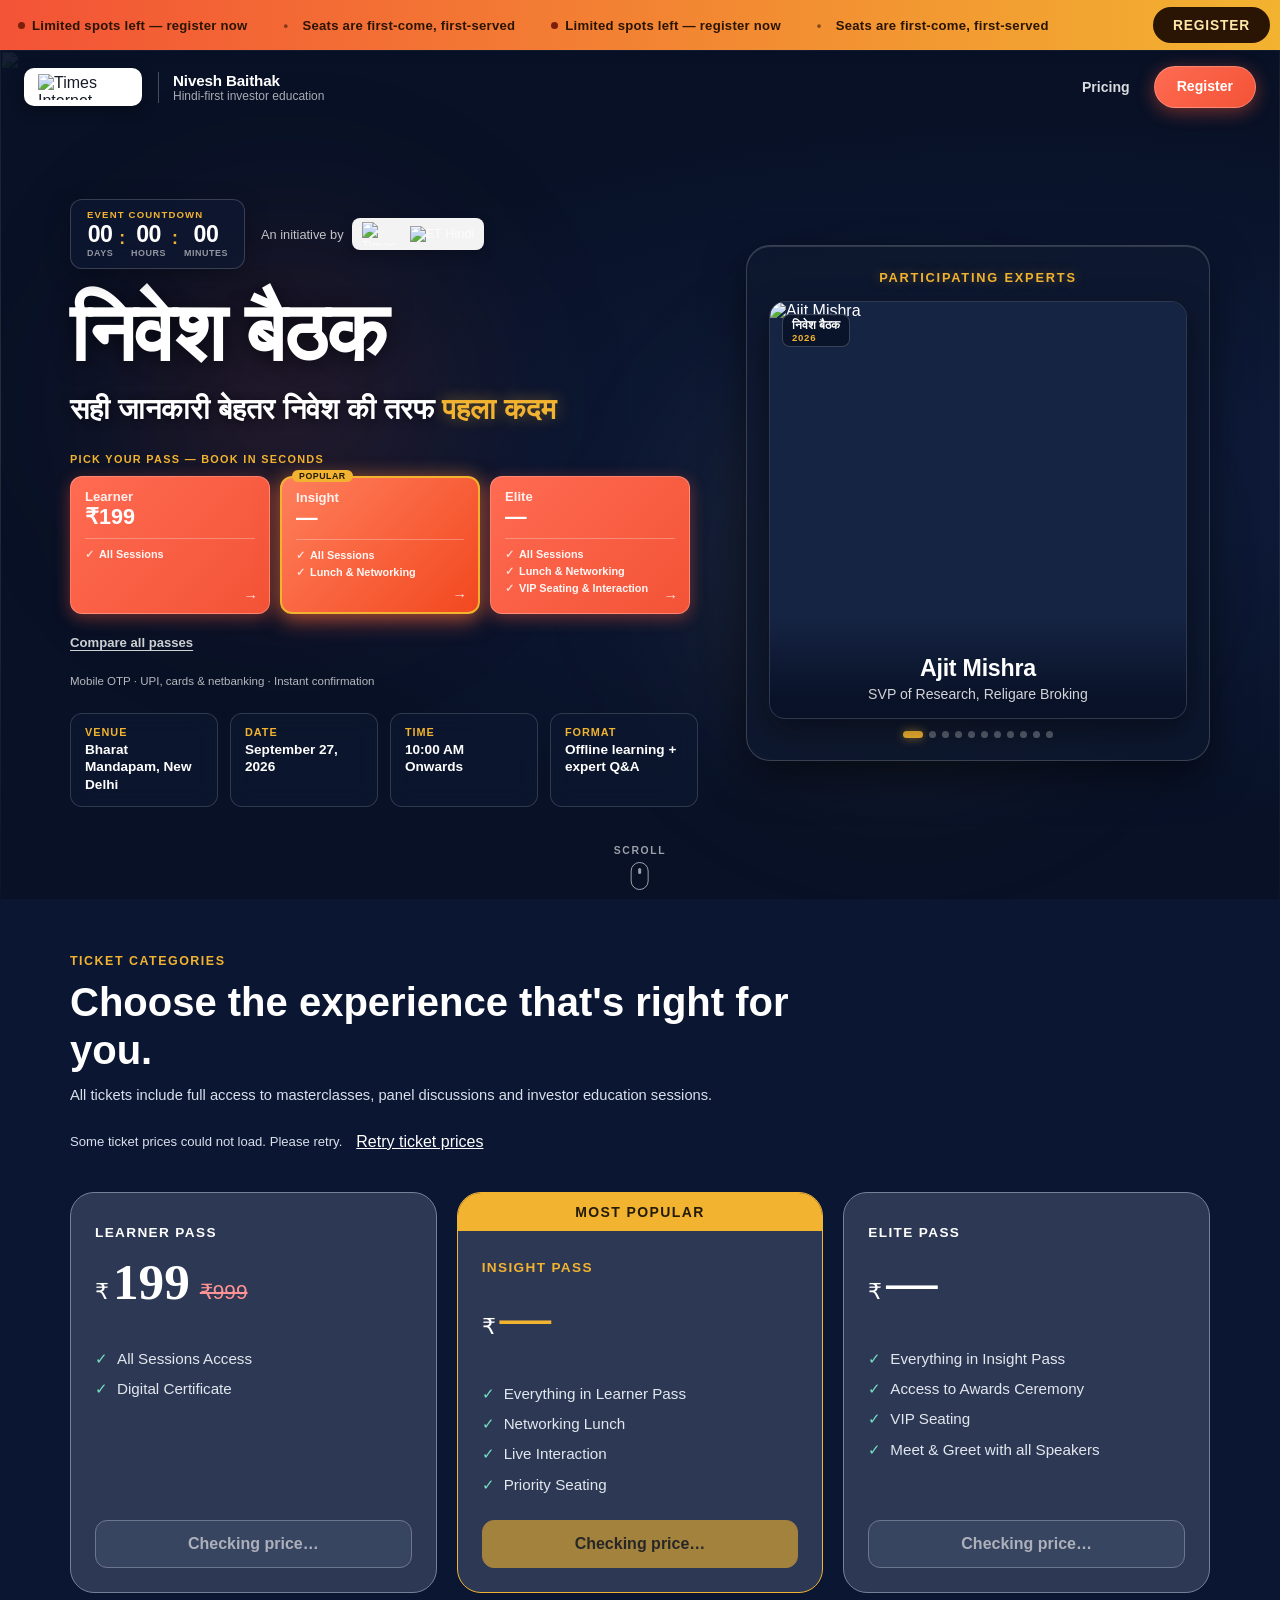
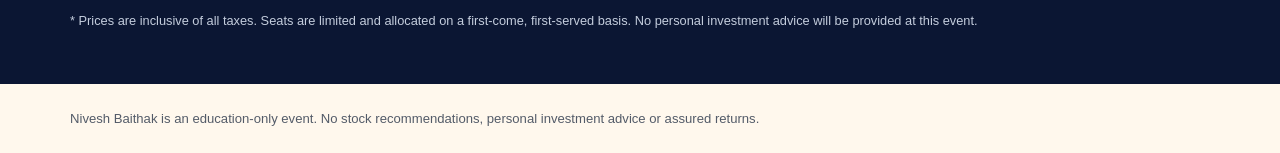
==== index.html @ 3da91553 "Enlarge hero pass chips and list what each pass includes Each chip now carries its inclusions: Learn" ====
<!doctype html>
<html lang="en">

<head>
  <meta charset="utf-8">
  <meta name="viewport" content="width=device-width, initial-scale=1, viewport-fit=cover">
  <meta name="theme-color" content="#081126">
  <meta name="description"
    content="Nivesh Baithak — Hindi-first investor education. September 27, 2026, Bharat Mandapam, New Delhi. Limited seats. Book your pass from ₹199.">
  <meta name="referrer" content="strict-origin-when-cross-origin">
  <title>Nivesh Baithak | Register for September 27</title>

  <meta property="og:type" content="website">
  <meta property="og:title" content="Nivesh Baithak — Hindi-first investor education, Sep 27, New Delhi">
  <meta property="og:description"
    content="Limited seats at Bharat Mandapam. Masterclasses, panels and expert Q&amp;A. Passes from ₹199.">
  <meta property="og:image" content="https://static.langimg.com/photo/132278264.cms">
  <meta name="twitter:card" content="summary_large_image">

  <link rel="preconnect" href="https://static.langimg.com">
  <link rel="preconnect" href="https://setufeed.indiatimes.com" crossorigin>
  <link rel="preconnect" href="https://api.indiatimes.com" crossorigin>
  <link rel="dns-prefetch" href="https://payment.economictimes.indiatimes.com">
  <link rel="preload" as="image" href="https://static.langimg.com/photo/132278264.cms" fetchpriority="high">
  <link rel="stylesheet" href="styles.css">

  <!-- Google tag (gtag.js) — loaded here so measurement starts before script.js.
       gtag('config') is issued by script.js so exactly one page_view is sent,
       on a URL cleaned of click identifiers. -->
  <script async src="https://www.googletagmanager.com/gtag/js?id=G-6TLYWEPS3Y"></script>
  <script>
    window.dataLayer = window.dataLayer || [];
    function gtag() { dataLayer.push(arguments); }
    gtag('js', new Date());
  </script>

  <script defer src="script.js"></script>
</head>

<body>
  <a class="skip-link" href="#buy">Skip to ticket booking</a>

  <!-- ── Urgency marquee: persistent, tappable route to checkout ── -->
  <div class="urgency-bar" data-urgency-bar>
    <button class="urgency-btn" type="button" data-open-modal="register" data-cta="marquee"
      data-nav-section="urgency_bar" aria-label="Limited spots left. Register now.">
      <span class="urgency-viewport">
        <span class="urgency-track">
          <span class="urgency-set">
            <span class="urgency-item"><span class="urgency-dot" aria-hidden="true"></span>Limited spots left —
              register now</span>
            <span class="urgency-item">Seats are first-come, first-served</span>
          </span>
          <span class="urgency-set" aria-hidden="true">
            <span class="urgency-item"><span class="urgency-dot"></span>Limited spots left — register now</span>
            <span class="urgency-item">Seats are first-come, first-served</span>
          </span>
        </span>
      </span>
      <span class="urgency-action" aria-hidden="true">Register</span>
    </button>
  </div>

  <header class="site-header">
    <div class="header-left">
      <img src="https://static.langimg.com/photo/132278251.cms" alt="Times Internet - Nivesh Baithak" width="180"
        height="52" class="header-logo">
      <div class="header-subbrand">
        <span class="header-title">Nivesh Baithak</span>
        <span class="header-tagline">Hindi-first investor education</span>
      </div>
    </div>
    <nav class="header-nav" aria-label="Quick Links">
      <a href="#buy" class="nav-link">Pricing</a>
      <button class="button button-accent header-register-btn" data-open-modal="register" data-cta="header"
        data-nav-section="header">Register</button>
    </nav>
  </header>

  <main id="main">
    <section class="hero" aria-labelledby="hero-title">
      <img class="hero-image" src="https://static.langimg.com/photo/132278264.cms" alt="" width="1024" height="1024"
        fetchpriority="high">
      <div class="hero-glow hero-glow-1"></div>
      <div class="hero-glow hero-glow-2"></div>
      <div class="container hero-inner">
        <div class="hero-content">
          <div class="hero-top-row">
            <div class="hero-countdown" id="event-countdown" aria-label="Event Countdown">
              <div class="countdown-label">Event Countdown</div>
              <div class="countdown-timer">
                <div class="timer-segment">
                  <span class="timer-num" id="cd-days">19</span>
                  <span class="timer-unit">DAYS</span>
                </div>
                <span class="timer-colon">:</span>
                <div class="timer-segment">
                  <span class="timer-num" id="cd-hours">15</span>
                  <span class="timer-unit">HOURS</span>
                </div>
                <span class="timer-colon">:</span>
                <div class="timer-segment">
                  <span class="timer-num" id="cd-minutes">58</span>
                  <span class="timer-unit">MINUTES</span>
                </div>
              </div>
            </div>

            <div class="initiative-line">
              <span>An initiative by</span>
              <div class="initiative-badges">
                <img src="https://static.langimg.com/photo/132278250.cms" alt="Times Internet Languages Live"
                  width="135" height="81">
                <img src="https://static.langimg.com/photo/133675594.cms" alt="ET Hindi" width="127" height="33">
              </div>
            </div>
          </div>

          <h1 id="hero-title" lang="hi">निवेश बैठक</h1>
          <p class="hero-tagline" lang="hi">सही जानकारी बेहतर निवेश की तरफ <span>पहला कदम</span></p>

          <!-- ── One-tap pass picker: selects the pass AND opens checkout ── -->
          <div class="hero-picker" role="group" aria-label="Choose a pass and register">
            <p class="hero-picker-label">Pick your pass — book in seconds</p>
            <div class="pick-row">
              <button class="pick-chip" type="button" data-open-modal="register" data-cta="hero_chip"
                data-nav-section="ticket_section" data-ticket-tier="learner"
                data-select-product="nivesh_delhi_learner">
                <span class="pick-head">
                  <span class="pick-name">Learner</span>
                  <span class="pick-price"><span data-price-for="nivesh_delhi_learner">₹199</span></span>
                </span>
                <span class="pick-perks">
                  <span class="pick-perk">All Sessions</span>
                </span>
              </button>
              <button class="pick-chip pick-chip--featured" type="button" data-open-modal="register"
                data-cta="hero_chip" data-nav-section="ticket_section" data-ticket-tier="insight"
                data-select-product="nivesh_delhi_insight">
                <span class="pick-flag">Popular</span>
                <span class="pick-head">
                  <span class="pick-name">Insight</span>
                  <span class="pick-price"><span data-price-for="nivesh_delhi_insight">—</span></span>
                </span>
                <span class="pick-perks">
                  <span class="pick-perk">All Sessions</span>
                  <span class="pick-perk">Lunch &amp; Networking</span>
                </span>
              </button>
              <button class="pick-chip" type="button" data-open-modal="register" data-cta="hero_chip"
                data-nav-section="ticket_section" data-ticket-tier="elite" data-select-product="nivesh_delhi_elite">
                <span class="pick-head">
                  <span class="pick-name">Elite</span>
                  <span class="pick-price"><span data-price-for="nivesh_delhi_elite">—</span></span>
                </span>
                <span class="pick-perks">
                  <span class="pick-perk">All Sessions</span>
                  <span class="pick-perk">Lunch &amp; Networking</span>
                  <span class="pick-perk">VIP Seating &amp; Interaction</span>
                </span>
              </button>
            </div>
            <a class="hero-compare" href="#buy">Compare all passes</a>
            <p class="hero-reassure">Mobile OTP · UPI, cards &amp; netbanking · Instant confirmation</p>
          </div>

          <dl class="event-facts">
            <div class="fact-card">
              <dt>Venue</dt>
              <dd>Bharat Mandapam, New Delhi</dd>
            </div>
            <div class="fact-card">
              <dt>Date</dt>
              <dd><time datetime="2026-09-27T10:00:00+05:30">September 27, 2026</time></dd>
            </div>
            <div class="fact-card">
              <dt>Time</dt>
              <dd>10:00 AM Onwards</dd>
            </div>
            <div class="fact-card">
              <dt>Format</dt>
              <dd>Offline learning + expert Q&amp;A</dd>
            </div>
          </dl>
        </div>

        <aside class="hero-showcase" aria-labelledby="showcase-heading">
          <div class="showcase-frame">
            <p class="showcase-kicker" id="showcase-heading">Participating Experts</p>
            <div class="showcase-card" id="hero-speaker-card">
              <div class="showcase-photo-wrap">
                <img id="showcase-img" src="https://static.langimg.com/photo/133709675.cms" alt="Ajit Mishra"
                  width="420" height="420" fetchpriority="low" decoding="async">
                <div class="showcase-badge-brand">
                  <span class="showcase-brand-hi" lang="hi">निवेश बैठक</span>
                  <span class="showcase-brand-sub">2026</span>
                </div>
                <div class="showcase-overlay">
                  <h3 id="showcase-name">Ajit Mishra</h3>
                  <p id="showcase-role">SVP of Research, Religare Broking</p>
                </div>
              </div>
            </div>
            <div class="showcase-dots" id="showcase-dots" aria-label="Speaker Navigation"></div>
          </div>
        </aside>
      </div>
      <a href="#buy" class="scroll-indicator" aria-label="Scroll down to ticket booking">
        <span>SCROLL</span>
        <div class="mouse-icon">
          <div class="wheel"></div>
        </div>
      </a>
    </section>

    <section class="pricing-section" id="buy" aria-labelledby="pricing-title">
      <div class="container">

        <div class="section-heading pricing-heading">
          <p class="section-kicker">Ticket Categories</p>
          <h2 id="pricing-title">Choose the experience that's right for you.</h2>
          <p class="pricing-subhead">All tickets include full access to masterclasses, panel discussions and investor
            education sessions.</p>
        </div>

        <div id="statusMessage" class="payment-status hidden" role="status" aria-live="polite"></div>

        <div class="pricing-meta">
          <p id="price-status" role="status">Checking current ticket prices…</p>
          <button id="retry-prices" class="text-button" hidden type="button">Retry ticket prices</button>
        </div>

        <div class="pricing-grid">

          <article class="pricing-card" aria-labelledby="tier1-title" data-product-card
            data-product-code="nivesh_delhi_learner">
            <div class="pricing-card-header">
              <p class="tier-label" id="tier1-title" data-product-name>Learner Pass</p>
              <div class="tier-price">
                <span class="tier-currency" aria-hidden="true">₹</span><span class="tier-amount"
                  data-product-sale-price>199</span><s class="tier-strike" data-product-original-price
                  aria-label="Regular price ₹999">₹999</s>
              </div>
            </div>
            <ul class="tier-benefits" aria-label="Included in Learner Pass">
              <li><span class="check" aria-hidden="true">✓</span>All Sessions Access</li>
              <li><span class="check" aria-hidden="true">✓</span>Digital Certificate</li>
            </ul>
            <button class="button tier-cta tier-cta--base" type="button" disabled data-open-modal="register"
              data-cta="card_learner" data-nav-section="ticket_section" data-ticket-tier="learner">
              Checking price…
            </button>
          </article>

          <article class="pricing-card pricing-card--featured" aria-labelledby="tier2-title" data-product-card
            data-product-code="nivesh_delhi_insight">
            <div class="featured-badge">Most Popular</div>
            <div class="pricing-card-header">
              <p class="tier-label" id="tier2-title" data-product-name>Insight Pass</p>
              <div class="tier-price">
                <span class="tier-currency" aria-hidden="true">₹</span><span class="tier-amount"
                  data-product-sale-price>—</span><s class="tier-strike" data-product-original-price hidden></s>
              </div>
            </div>
            <ul class="tier-benefits" aria-label="Included in Insight Pass">
              <li><span class="check" aria-hidden="true">✓</span>Everything in Learner Pass</li>
              <li><span class="check" aria-hidden="true">✓</span>Networking Lunch</li>
              <li><span class="check" aria-hidden="true">✓</span>Live Interaction</li>
              <li><span class="check" aria-hidden="true">✓</span>Priority Seating</li>
            </ul>
            <button class="button tier-cta tier-cta--featured" type="button" disabled data-open-modal="register"
              data-cta="card_insight" data-nav-section="ticket_section" data-ticket-tier="insight">
              Checking price…
            </button>
          </article>

          <article class="pricing-card" aria-labelledby="tier3-title" data-product-card
            data-product-code="nivesh_delhi_elite">
            <div class="pricing-card-header">
              <p class="tier-label" id="tier3-title" data-product-name>Elite Pass</p>
              <div class="tier-price">
                <span class="tier-currency" aria-hidden="true">₹</span><span class="tier-amount"
                  data-product-sale-price>—</span><s class="tier-strike" data-product-original-price hidden></s>
              </div>
            </div>
            <ul class="tier-benefits" aria-label="Included in Elite Pass">
              <li><span class="check" aria-hidden="true">✓</span>Everything in Insight Pass</li>
              <li><span class="check" aria-hidden="true">✓</span>Access to Awards Ceremony</li>
              <li><span class="check" aria-hidden="true">✓</span>VIP Seating</li>
              <li><span class="check" aria-hidden="true">✓</span>Meet &amp; Greet with all Speakers</li>
            </ul>
            <button class="button tier-cta tier-cta--base" type="button" disabled data-open-modal="register"
              data-cta="card_elite" data-nav-section="ticket_section" data-ticket-tier="elite">
              Checking price…
            </button>
          </article>

        </div>

        <p class="pricing-note">* Prices are inclusive of all taxes. Seats are limited and allocated on a first-come,
          first-served basis. No personal investment advice will be provided at this event.</p>

      </div>
    </section>

  </main>

  <footer class="container footer">
    <p>Nivesh Baithak is an education-only event. No stock recommendations, personal investment advice or assured
      returns.</p>
  </footer>

  <!-- ── Sticky mobile CTA: always shows what you are buying and for how much ── -->
  <div class="sticky-cta" data-sticky-cta>
    <div class="sticky-info">
      <span class="sticky-pass" data-sticky-pass>Insight Pass · Most popular</span>
      <span class="sticky-price" data-sticky-price>—</span>
    </div>
    <button class="button button-accent sticky-button" data-open-modal="register" data-cta="sticky"
      data-nav-section="sticky_cta">Register Now</button>
  </div>

  <p id="checkout-load-status" class="load-status" role="status" hidden></p>
  <noscript>
    <p class="container">Please enable JavaScript to load live ticket prices and register. Speaker and event details
      remain available.</p>
  </noscript>

  <div class="modal-backdrop" data-modal="register" hidden>
    <section class="modal" role="dialog" aria-modal="true" aria-labelledby="modal-title"
      aria-describedby="modal-description" data-step="1">
      <button class="modal-close" type="button" aria-label="Close registration form" data-close-modal>
        <span aria-hidden="true">×</span>
      </button>

      <div class="modal-copy">
        <p class="section-kicker">Registration</p>
        <h2 id="modal-title">Register for Nivesh Baithak</h2>
        <p id="modal-description">
          Limited seats available. This is an education-only event. No stock
          recommendations or assured returns will be provided.
        </p>
        <ol class="step-rail" data-step-rail aria-hidden="true">
          <li data-rail-step="1"><span class="step-dot">1</span>Your details</li>
          <li data-rail-step="2"><span class="step-dot">2</span>Payment</li>
        </ol>
      </div>

      <form class="registration-form" id="registration-form" data-registration-form data-demo-form novalidate>
        <div class="otp-view is-active" data-otp-view="details">
          <div class="otp-panel">
            <div class="checkout-card">
              <div class="checkout-header">
                <div>
                  <p class="section-kicker">Your Details</p>
                  <h3>Complete your details</h3>
                </div>
              </div>

              <div class="form-grid pass-select-block">
                <label class="form-wide">
                  <span>Select Pass</span>
                  <select id="reg-checkout-ticket" required>
                    <option value="nivesh_delhi_learner">Learner Pass</option>
                    <option value="nivesh_delhi_insight" selected>Insight Pass</option>
                    <option value="nivesh_delhi_elite">Elite Pass</option>
                  </select>
                </label>
                <p class="pass-hint"><strong data-selected-pass-price>—</strong> per ticket · inclusive of all taxes</p>
              </div>

              <div class="form-grid">
                <label class="form-wide">
                  <span>Mobile number</span>
                  <div class="phone-otp-row">
                    <input id="reg-phone-input" aria-label="Mobile number" type="tel" maxlength="10" inputmode="tel"
                      autocomplete="tel" enterkeyhint="send" placeholder="10-digit mobile number">
                    <button type="button" id="reg-send-otp-btn" class="button button-primary">Send OTP</button>
                    <button type="button" id="reg-verify-otp-btn" class="button button-primary" hidden>Verify
                      OTP</button>
                    <span class="phone-verified-badge" id="reg-phone-verified-badge" hidden>
                      <svg width="12" height="12" viewBox="0 0 12 12" fill="none" aria-hidden="true">
                        <path d="M9.99502 2.99851L4.49776 8.49577L1.999 5.99702" stroke="currentColor"
                          stroke-width="1.5" stroke-linecap="round" stroke-linejoin="round" />
                      </svg>
                      Verified
                    </span>
                  </div>
                </label>
              </div>
              <p class="otp-status" id="reg-otp-status-phone" role="status"></p>

              <div data-otp-step hidden>
                <div class="form-grid">
                  <label class="form-wide">
                    <span>Enter OTP</span>
                    <div class="phone-otp-row">
                      <input id="reg-otp-input" aria-label="6-digit OTP" type="text" maxlength="6" inputmode="numeric"
                        autocomplete="one-time-code" enterkeyhint="go" placeholder="6-digit OTP">
                      <button type="button" id="reg-resend-otp-btn" class="button button-secondary">Resend OTP</button>
                    </div>
                  </label>
                </div>
                <button type="button" id="reg-change-phone-btn" class="change-phone-btn">Change phone number</button>
                <p class="otp-status" id="reg-otp-status-otp" role="status"></p>
              </div>

              <div data-form-step>
                <div class="efr-fields" id="reg-fields-container" data-form-code="nivesh-baithak-register"></div>

                <p class="form-error" data-form-error role="alert" hidden></p>

                <button class="button button-accent form-submit" id="reg-save-next-btn" type="button">
                  Continue to payment
                </button>
              </div>
            </div>
          </div>
        </div>

        <div class="otp-view" data-otp-view="product-detail">
          <div class="otp-panel">
            <div class="checkout-card">
              <div class="checkout-header">
                <div>
                  <p class="section-kicker">Checkout</p>
                  <h3 id="checkout-product-name">Learner Pass</h3>
                </div>
                <button type="button" id="checkout-back-btn" class="change-phone-btn">Edit details</button>
              </div>

              <div class="checkout-ticket">
                <div>
                  <span class="checkout-label">Ticket price</span>
                  <strong id="checkout-unit-price">—</strong>
                  <s id="checkout-unit-price-original" hidden></s>
                </div>
                <div class="checkout-qty" aria-label="Ticket quantity">
                  <button type="button" id="checkout-qty-dec" aria-label="Decrease ticket quantity">−</button>
                  <span id="checkout-qty-value">1</span>
                  <button type="button" id="checkout-qty-inc" aria-label="Increase ticket quantity">+</button>
                </div>
              </div>

              <div class="checkout-summary">
                <div id="checkout-discount-row" hidden>
                  <span>You save</span>
                  <strong id="checkout-discount">—</strong>
                </div>
                <div>
                  <span>Total</span>
                  <strong id="checkout-total">—</strong>
                </div>
              </div>

              <label class="consent">
                <input name="consent" type="checkbox" required>
                <span>
                  I understand this is an education-only event and will not provide
                  stock recommendations, personal advice, or assured return claims.
                </span>
              </label>

              <p class="form-error" data-form-error role="alert" hidden></p>

              <button class="button button-accent form-submit" id="checkout-pay-btn" type="submit">
                Continue to payment
              </button>
              <p class="checkout-trust">Secure payment · UPI, cards &amp; netbanking</p>
            </div>
          </div>
        </div>

        <div class="otp-view otp-view-success" data-otp-view="success">
          <div class="otp-panel success-panel" role="status" aria-live="polite">
            <div class="success-icon" aria-hidden="true">
              <svg viewBox="0 0 64 64" fill="none" width="28" height="28">
                <circle cx="32" cy="32" r="30" fill="rgba(47,111,67,0.12)" />
                <path d="M18 33l9 9 19-21" stroke="var(--leaf)" stroke-width="4" stroke-linecap="round"
                  stroke-linejoin="round" />
              </svg>
            </div>
            <div class="success-copy">
              <p class="section-kicker">Submitted</p>
              <h3>Registration successful</h3>
              <p>Thanks, we’ve received your details and will reach out soon.</p>
            </div>
            <div class="success-actions">
              <button type="button" class="button button-primary" data-close-modal>Close</button>
            </div>
          </div>
        </div>
      </form>
    </section>
  </div>

  <div class="modal-backdrop" data-modal="partner" hidden>
    <section class="modal" role="dialog" aria-modal="true" aria-labelledby="partner-modal-title">
      <button class="modal-close" type="button" aria-label="Close partner form" data-close-modal>
        <span aria-hidden="true">×</span>
      </button>

      <div class="modal-copy">
        <p class="section-kicker">Partnership</p>
        <h2 id="partner-modal-title">Partner with Nivesh Baithak</h2>
        <p id="partner-modal-description">
          Collaborate with India's premier Hindi-first investment summit. Connect with investors, financial
          institutions, and retail market leaders.
        </p>
      </div>

      <form class="registration-form" id="partner-form" data-partner-form data-demo-form novalidate>
        <div class="otp-view is-active" data-otp-view="details">
          <div class="otp-panel">
            <div class="checkout-card">
              <div class="checkout-header">
                <div>
                  <p class="section-kicker">Partner Inquiry</p>
                  <h3>Enter your organization details</h3>
                </div>
              </div>

              <div class="form-grid">
                <label class="form-wide">
                  <span>Contact mobile number</span>
                  <div class="phone-otp-row">
                    <input id="partner-phone-input" aria-label="Mobile number" type="tel" maxlength="10"
                      inputmode="tel" autocomplete="tel" enterkeyhint="send" placeholder="10-digit mobile number">
                    <button type="button" id="partner-send-otp-btn" class="button button-primary">Send OTP</button>
                    <button type="button" id="partner-verify-otp-btn" class="button button-primary" hidden>Verify
                      OTP</button>
                    <span class="phone-verified-badge" id="partner-phone-verified-badge" hidden>
                      <svg width="12" height="12" viewBox="0 0 12 12" fill="none" aria-hidden="true">
                        <path d="M9.99502 2.99851L4.49776 8.49577L1.999 5.99702" stroke="currentColor"
                          stroke-width="1.5" stroke-linecap="round" stroke-linejoin="round" />
                      </svg>
                      Verified
                    </span>
                  </div>
                </label>
              </div>
              <p class="otp-status" id="partner-otp-status-phone" role="status"></p>

              <div data-otp-step hidden>
                <div class="form-grid">
                  <label class="form-wide">
                    <span>Enter OTP</span>
                    <div class="phone-otp-row">
                      <input id="partner-otp-input" aria-label="6-digit OTP" type="text" maxlength="6"
                        inputmode="numeric" autocomplete="one-time-code" enterkeyhint="go" placeholder="6-digit OTP">
                      <button type="button" id="partner-resend-otp-btn" class="button button-secondary">Resend
                        OTP</button>
                    </div>
                  </label>
                </div>
                <button type="button" id="partner-change-phone-btn" class="change-phone-btn">Change phone
                  number</button>
                <p class="otp-status" id="partner-otp-status-otp" role="status"></p>
              </div>

              <div data-form-step>
                <div class="efr-fields" id="partner-fields-container" data-form-code="nivesh-baithak-partner"></div>

                <div class="form-grid partner-extra-fields">
                  <label class="form-wide">
                    <span>Your Name *</span>
                    <input type="text" name="full_name" id="partner-name" required placeholder="Full Name">
                  </label>
                  <label class="form-wide">
                    <span>Official Email *</span>
                    <input type="email" name="email" id="partner-email" required placeholder="name@company.com">
                  </label>
                  <label class="form-wide">
                    <span>Company / Organisation *</span>
                    <input type="text" name="organisation" id="partner-org" required placeholder="Organisation name">
                  </label>
                  <label class="form-wide">
                    <span>Partnership Interest</span>
                    <select name="interest" id="partner-interest">
                      <option value="Sponsorship">Event Sponsor / Title Partner</option>
                      <option value="Stall">Exhibition Stall / Booth</option>
                      <option value="Speaker">Speaker Session / Panelist</option>
                      <option value="Media">Media Partnership</option>
                      <option value="Other">Other Collaboration</option>
                    </select>
                  </label>
                  <label class="form-wide">
                    <span>Message / Note</span>
                    <textarea name="message" id="partner-msg" rows="3"
                      placeholder="Tell us how you would like to collaborate..."></textarea>
                  </label>
                </div>

                <p class="form-error" data-form-error role="alert" hidden></p>

                <button class="button button-accent form-submit" id="partner-save-next-btn" type="submit">
                  Submit Inquiry
                </button>
              </div>
            </div>
          </div>
        </div>

        <div class="otp-view otp-view-success" data-otp-view="success">
          <div class="otp-panel success-panel" role="status" aria-live="polite">
            <div class="success-icon" aria-hidden="true">
              <svg viewBox="0 0 64 64" fill="none" width="28" height="28">
                <circle cx="32" cy="32" r="30" fill="rgba(47,111,67,0.12)" />
                <path d="M18 33l9 9 19-21" stroke="var(--leaf)" stroke-width="4" stroke-linecap="round"
                  stroke-linejoin="round" />
              </svg>
            </div>
            <div class="success-copy">
              <p class="section-kicker">Inquiry Received</p>
              <h3>Thank you for reaching out</h3>
              <p>Our partnerships team will contact you shortly.</p>
            </div>
            <div class="success-actions">
              <button type="button" class="button button-accent" data-close-modal>Close</button>
            </div>
          </div>
        </div>
      </form>
    </section>
  </div>

</body>

</html>
---- styles.css ----
/* ==========================================================================
   Nivesh Baithak — mobile-first stylesheet
   Breakpoints (min-width, mobile-first):
     base   → 0–479px    small phones
     bp1    → 480px      large phones
     bp2    → 640px      phablet / small tablet
     bp3    → 900px      tablet landscape / small laptop
     bp4    → 1200px     desktop
     bp5    → 1440px     large desktop
   ========================================================================== */

:root {
  color-scheme: light;
  --indigo: #23315f;
  --deep: #0b1633;
  --gold: #f2b330;
  --paper: #fff8ed;
  --ink: #181c29;
  --muted: #535b68;
  --leaf: #2f6f43;
  --coral: #f35336;
  --radius: 24px;
  --urgency-h: 46px;
  font-family: Arial, "Noto Sans Devanagari", sans-serif;
  color: var(--ink);
  background: var(--paper);
}

* {
  box-sizing: border-box;
}

html {
  scroll-behavior: smooth;
  scroll-padding-top: calc(var(--urgency-h) + 12px);
  -webkit-text-size-adjust: 100%;
}

body {
  margin: 0;
  overflow-x: hidden;
}

body.modal-open {
  overflow: hidden;
}

button,
input,
select,
textarea {
  font: inherit;
}

button,
a,
input,
select,
textarea {
  -webkit-tap-highlight-color: transparent;
}

button,
a {
  touch-action: manipulation;
  cursor: pointer;
}

a {
  color: inherit;
}

img {
  max-width: 100%;
  height: auto;
}

h1,
h2,
h3,
p {
  margin: 0;
}

p {
  line-height: 1.6;
}

h2 {
  font-size: clamp(1.45rem, 5.2vw, 2.5rem);
  line-height: 1.2;
  max-width: 760px;
}

h3 {
  font-size: 1.05rem;
}

button:disabled {
  cursor: wait;
  opacity: 0.6;
}

[hidden],
.hidden {
  display: none !important;
}

:focus-visible {
  outline: 3px solid #087bce;
  outline-offset: 3px;
}

.container {
  width: calc(100% - 28px);
  margin-inline: auto;
}

.skip-link {
  position: fixed;
  left: 12px;
  top: -100px;
  z-index: 200;
  background: white;
  padding: 14px;
  border-radius: 8px;
}

.skip-link:focus {
  top: 12px;
}

/* ── Buttons ── */
.button {
  display: inline-flex;
  justify-content: center;
  align-items: center;
  gap: 8px;
  text-align: center;
  text-decoration: none;
  min-height: 48px;
  padding: 13px 20px;
  border: 1px solid transparent;
  border-radius: 12px;
  font-weight: 700;
  line-height: 1.25;
  transition: transform 0.15s ease, box-shadow 0.2s ease, background-color 0.2s ease;
}

.button:active {
  transform: scale(0.98);
}

.button-primary {
  background: var(--gold);
  color: #241c08;
}

.button-secondary {
  background: #edf0f7;
  color: var(--indigo);
}

.button-accent {
  background: linear-gradient(135deg, #ff6b52, #f35336);
  color: #fff !important;
  border: 1px solid rgba(255, 255, 255, 0.25);
  box-shadow: 0 4px 18px rgba(243, 83, 54, 0.45);
}

.text-button {
  min-height: 44px;
  background: transparent;
  color: inherit;
  text-decoration: underline;
  border: 0;
}

/* ── Urgency marquee (sticky, always a tap away from checkout) ── */
.urgency-bar {
  position: sticky;
  top: 0;
  z-index: 60;
  background: linear-gradient(90deg, #f35336, #f2b330);
  box-shadow: 0 2px 10px rgba(8, 17, 38, 0.28);
}

.urgency-btn {
  display: flex;
  align-items: center;
  gap: 8px;
  width: 100%;
  min-height: var(--urgency-h);
  padding: 0 10px 0 0;
  border: 0;
  background: transparent;
  color: #2a1403;
  text-align: left;
  overflow: hidden;
}

.urgency-viewport {
  flex: 1;
  min-width: 0;
  overflow: hidden;
  mask-image: linear-gradient(90deg, transparent, #000 12px, #000 calc(100% - 12px), transparent);
  -webkit-mask-image: linear-gradient(90deg, transparent, #000 12px, #000 calc(100% - 12px), transparent);
}

.urgency-track {
  display: flex;
  width: max-content;
  animation: nb-marquee 26s linear infinite;
  will-change: transform;
}

.urgency-set {
  display: flex;
  align-items: center;
  flex: 0 0 auto;
}

.urgency-item {
  display: inline-flex;
  align-items: center;
  gap: 7px;
  padding-inline: 14px;
  font-size: 0.72rem;
  font-weight: 700;
  letter-spacing: 0.02em;
  white-space: nowrap;
}

.urgency-item + .urgency-item::before {
  content: "•";
  opacity: 0.55;
  margin-right: 7px;
}

.urgency-item b {
  font-weight: 800;
}

.urgency-dot {
  width: 7px;
  height: 7px;
  border-radius: 999px;
  background: #7a1f0c;
  animation: nb-pulse 1.4s ease-in-out infinite;
  flex-shrink: 0;
}

.urgency-action {
  flex-shrink: 0;
  display: inline-flex;
  align-items: center;
  min-height: 32px;
  padding: 7px 16px;
  border-radius: 999px;
  background: #2a1403;
  color: #ffe6a6;
  font-size: 0.82rem;
  font-weight: 800;
  text-transform: uppercase;
  letter-spacing: 0.06em;
}

.urgency-btn:hover .urgency-track,
.urgency-btn:focus-visible .urgency-track {
  animation-play-state: paused;
}

@keyframes nb-marquee {
  from { transform: translateX(0); }
  to { transform: translateX(-50%); }
}

@keyframes nb-pulse {
  0%, 100% { opacity: 1; transform: scale(1); }
  50% { opacity: 0.35; transform: scale(0.75); }
}

/* ── Header (in flow on small screens, overlays the hero from bp3) ── */
.site-header {
  position: relative;
  z-index: 50;
  display: flex;
  justify-content: space-between;
  align-items: center;
  gap: 12px;
  padding: 10px 14px;
  background: rgba(8, 17, 38, 0.94);
}

.header-left {
  display: flex;
  align-items: center;
  gap: 12px;
  min-width: 0;
}

.header-logo {
  height: 30px;
  width: auto;
  object-fit: contain;
  background: #ffffff;
  padding: 5px 10px;
  border-radius: 10px;
  box-shadow: 0 4px 14px rgba(0, 0, 0, 0.35);
}

.header-subbrand {
  display: none;
  flex-direction: column;
  border-left: 1px solid rgba(255, 255, 255, 0.25);
  padding-left: 14px;
  min-width: 0;
}

.header-title {
  color: #fff;
  font-weight: 700;
  font-size: 0.95rem;
  letter-spacing: -0.01em;
}

.header-tagline {
  color: rgba(255, 255, 255, 0.65);
  font-size: 0.75rem;
}

.header-nav {
  display: flex;
  align-items: center;
  gap: 6px;
  flex-shrink: 0;
}

.nav-link {
  display: none;
  color: rgba(255, 255, 255, 0.85);
  font-size: 0.88rem;
  font-weight: 600;
  text-decoration: none;
  padding: 8px 14px;
  border-radius: 999px;
  transition: all 0.2s ease;
}

.header-register-btn {
  padding: 9px 14px !important;
  font-size: 0.8rem !important;
  min-height: 44px !important;
  border-radius: 999px !important;
}

/* ── Hero ── */
.hero {
  position: relative;
  isolation: isolate;
  color: white;
  background: #081126;
  display: flex;
  flex-direction: column;
  justify-content: center;
  overflow: hidden;
  padding-block: 18px 22px;
}

.hero-image {
  position: absolute;
  inset: 0;
  width: 100%;
  height: 100%;
  object-fit: cover;
  object-position: center 30%;
  z-index: -3;
  filter: brightness(0.6) saturate(1.2);
}

.hero:before {
  content: "";
  position: absolute;
  inset: 0;
  background:
    radial-gradient(ellipse at 80% 50%, rgba(25, 45, 95, 0.4) 0%, transparent 60%),
    linear-gradient(180deg, rgba(8, 17, 38, 0.88) 0%, rgba(8, 17, 38, 0.7) 45%, rgba(8, 17, 38, 0.96) 100%);
  z-index: -2;
}

.hero-glow {
  position: absolute;
  border-radius: 50%;
  pointer-events: none;
  z-index: -1;
  filter: blur(90px);
  display: none;
}

.hero-glow-1 {
  width: 450px;
  height: 450px;
  background: radial-gradient(circle, rgba(243, 83, 54, 0.18), transparent 70%);
  top: 15%;
  left: 5%;
}

.hero-glow-2 {
  width: 500px;
  height: 500px;
  background: radial-gradient(circle, rgba(242, 179, 48, 0.15), transparent 70%);
  bottom: 10%;
  right: 10%;
}

.hero-inner {
  display: grid;
  grid-template-columns: 1fr;
  gap: 24px;
  position: relative;
  z-index: 1;
}

.hero-content {
  display: flex;
  flex-direction: column;
  align-items: flex-start;
  min-width: 0;
}

.hero-top-row {
  display: flex;
  align-items: center;
  gap: 10px;
  flex-wrap: wrap;
  margin-bottom: 14px;
}

.hero-countdown {
  display: inline-flex;
  flex-direction: column;
  background: rgba(14, 26, 52, 0.65);
  border: 1px solid rgba(255, 255, 255, 0.18);
  border-radius: 12px;
  padding: 7px 12px 8px;
  box-shadow: 0 8px 24px rgba(0, 0, 0, 0.3);
}

.countdown-label {
  font-size: 0.6rem;
  font-weight: 800;
  letter-spacing: 0.12em;
  text-transform: uppercase;
  color: var(--gold);
  margin-bottom: 3px;
}

.countdown-timer {
  display: flex;
  align-items: center;
  gap: 6px;
}

.timer-segment {
  display: flex;
  flex-direction: column;
  align-items: center;
}

.timer-num {
  font-size: 1.2rem;
  font-weight: 800;
  line-height: 1;
  color: #fff;
  font-feature-settings: "tnum";
  letter-spacing: -0.02em;
}

.timer-unit {
  font-size: 0.52rem;
  font-weight: 700;
  letter-spacing: 0.06em;
  color: rgba(255, 255, 255, 0.55);
  margin-top: 2px;
}

.timer-colon {
  font-size: 1.1rem;
  font-weight: 700;
  color: var(--gold);
  margin-top: -5px;
}

.initiative-line {
  display: flex;
  align-items: center;
  gap: 8px;
  flex-wrap: wrap;
  font-size: 0.72rem;
  color: rgba(255, 255, 255, 0.75);
}

.initiative-badges {
  display: inline-flex;
  align-items: center;
  gap: 8px;
  background: rgba(255, 255, 255, 0.95);
  padding: 4px 10px;
  border-radius: 8px;
  box-shadow: 0 4px 12px rgba(0, 0, 0, 0.25);
}

.initiative-badges img {
  object-fit: contain;
  max-height: 20px;
  width: auto;
}

.initiative-badges img:last-child {
  max-height: 17px;
}

.hero h1 {
  font-size: clamp(2.5rem, 12vw, 3.4rem);
  font-weight: 900;
  line-height: 1.08;
  margin-bottom: 8px;
  letter-spacing: -0.02em;
  color: #ffffff;
  text-shadow: 0 4px 20px rgba(0, 0, 0, 0.6);
}

.hero-tagline {
  font-size: clamp(1rem, 4.4vw, 1.2rem);
  font-weight: 700;
  max-width: 680px;
  color: #ffffff;
  line-height: 1.35;
  text-shadow: 0 2px 10px rgba(0, 0, 0, 0.5);
}

.hero-tagline span {
  color: var(--gold);
  text-shadow: 0 0 16px rgba(242, 179, 48, 0.4);
}

/* ── Hero pass picker: one tap to a pre-selected checkout ── */
.hero-picker {
  --picker-max: 520px;
  width: 100%;
  margin-top: 16px;
}

.hero-picker-label {
  font-size: 0.68rem;
  font-weight: 800;
  letter-spacing: 0.12em;
  text-transform: uppercase;
  color: var(--gold);
  margin-bottom: 8px;
}

.pick-row {
  display: grid;
  grid-template-columns: 1fr;
  gap: 8px;
  width: 100%;
  max-width: var(--picker-max);
}

.pick-chip {
  position: relative;
  display: flex;
  flex-direction: row;
  align-items: center;
  gap: 12px;
  min-height: 66px;
  padding: 11px 26px 11px 14px;
  text-align: left;
  border: 1px solid rgba(255, 255, 255, 0.25);
  border-radius: 12px;
  background: linear-gradient(135deg, #ff6b52, #f35336);
  color: #fff;
  box-shadow: 0 4px 16px rgba(243, 83, 54, 0.42);
  transition: border-color 0.2s ease, background 0.2s ease, box-shadow 0.2s ease, transform 0.15s ease;
}

.pick-chip:active {
  transform: scale(0.98);
}

/* Arrow marks the chip as the action, not just a price label. Hidden on the
   narrowest phones where the chip has no room to spare. */
.pick-chip::after {
  content: "→";
  position: absolute;
  right: 9px;
  top: 50%;
  transform: translateY(-50%);
  font-size: 0.9rem;
  font-weight: 700;
  color: rgba(255, 255, 255, 0.85);
}

.pick-chip--featured {
  border: 2px solid var(--gold);
  background: linear-gradient(135deg, #ff7f5c, #f2481f);
  box-shadow: 0 6px 22px rgba(243, 83, 54, 0.6), 0 0 18px rgba(242, 179, 48, 0.28);
}

.pick-chip.is-selected {
  border-color: #ffffff;
  box-shadow: 0 0 0 2px rgba(255, 255, 255, 0.85), 0 6px 20px rgba(243, 83, 54, 0.5);
}

.pick-flag {
  position: absolute;
  top: -8px;
  left: 12px;
  padding: 1px 7px;
  border-radius: 999px;
  background: var(--gold);
  color: #241c08;
  font-size: 0.55rem;
  font-weight: 800;
  text-transform: uppercase;
  letter-spacing: 0.06em;
}

.pick-head {
  flex: 0 0 auto;
  display: flex;
  flex-direction: column;
  gap: 1px;
  min-width: 88px;
}

.pick-perks {
  flex: 1 1 auto;
  min-width: 0;
  display: flex;
  flex-direction: column;
  gap: 3px;
  padding-left: 12px;
  border-left: 1px solid rgba(255, 255, 255, 0.3);
}

.pick-perk {
  display: flex;
  align-items: flex-start;
  gap: 5px;
  font-size: 0.7rem;
  font-weight: 600;
  line-height: 1.3;
  color: rgba(255, 255, 255, 0.95);
}

.pick-perk::before {
  content: "✓";
  flex-shrink: 0;
  font-weight: 700;
  color: rgba(255, 255, 255, 0.75);
}

.pick-name {
  font-size: 0.8rem;
  font-weight: 700;
  color: rgba(255, 255, 255, 0.9);
}

.pick-price {
  font-size: 1.25rem;
  font-weight: 800;
  line-height: 1.1;
  color: #fff;
  font-feature-settings: "tnum";
}

.pick-chip--featured .pick-price {
  color: #ffffff;
}

.hero-compare {
  display: inline-flex;
  align-items: center;
  min-height: 44px;
  margin-top: 6px;
  padding: 4px 0;
  font-size: 0.82rem;
  font-weight: 600;
  color: rgba(255, 255, 255, 0.8);
  text-decoration: underline;
  text-underline-offset: 3px;
}

.hero-reassure {
  margin-top: 8px;
  font-size: 0.72rem;
  color: rgba(255, 255, 255, 0.7);
}

/* ── Event facts ── */
.event-facts {
  display: grid;
  grid-template-columns: repeat(2, minmax(0, 1fr));
  gap: 8px;
  width: 100%;
  max-width: 680px;
  margin-top: 18px;
  margin-bottom: 0;
}

.fact-card {
  background: rgba(14, 25, 50, 0.6);
  border: 1px solid rgba(255, 255, 255, 0.15);
  border-radius: 10px;
  padding: 9px 11px;
  transition: border-color 0.2s ease, transform 0.2s ease;
  min-width: 0;
}

.fact-card dt {
  font-size: 0.6rem;
  font-weight: 800;
  text-transform: uppercase;
  letter-spacing: 0.09em;
  color: var(--gold);
  margin-bottom: 3px;
}

.fact-card dd {
  margin: 0;
  font-size: 0.78rem;
  font-weight: 600;
  color: #fff;
  line-height: 1.3;
  overflow-wrap: break-word;
}

/* ── Hero showcase (experts carousel) ── */
.hero-showcase {
  display: flex;
  justify-content: center;
  align-items: center;
  width: 100%;
}

.showcase-frame {
  width: 100%;
  max-width: 380px;
  background: rgba(15, 25, 48, 0.7);
  border: 1px solid rgba(255, 255, 255, 0.18);
  border-radius: 18px;
  padding: 14px;
  box-shadow: 0 16px 40px rgba(0, 0, 0, 0.5), inset 0 1px 0 rgba(255, 255, 255, 0.15);
  position: relative;
}

.showcase-kicker {
  text-align: center;
  font-size: 0.7rem;
  font-weight: 800;
  letter-spacing: 0.14em;
  text-transform: uppercase;
  color: var(--gold);
  margin-bottom: 12px;
  text-shadow: 0 0 12px rgba(242, 179, 48, 0.35);
}

.showcase-card {
  position: relative;
  border-radius: 16px;
  overflow: hidden;
  background: #111d38;
  border: 1px solid rgba(255, 255, 255, 0.12);
  box-shadow: 0 10px 30px rgba(0, 0, 0, 0.4);
}

.showcase-photo-wrap {
  position: relative;
  aspect-ratio: 1 / 1;
  width: 100%;
  overflow: hidden;
  background: #162444;
}

.showcase-photo-wrap img {
  width: 100%;
  height: 100%;
  object-fit: cover;
  object-position: top center;
  display: block;
  transition: opacity 0.35s ease, transform 0.45s ease;
}

.showcase-badge-brand {
  position: absolute;
  top: 12px;
  left: 12px;
  display: flex;
  flex-direction: column;
  background: rgba(8, 17, 38, 0.85);
  border: 1px solid rgba(255, 255, 255, 0.2);
  border-radius: 8px;
  padding: 3px 9px;
}

.showcase-brand-hi {
  font-size: 0.76rem;
  font-weight: 800;
  color: #fff;
}

.showcase-brand-sub {
  font-size: 0.6rem;
  font-weight: 700;
  color: var(--gold);
  letter-spacing: 0.08em;
}

.showcase-overlay {
  position: absolute;
  inset: auto 0 0 0;
  padding: 40px 16px 14px;
  background: linear-gradient(180deg, transparent 0%, rgba(8, 17, 38, 0.95) 80%);
  text-align: center;
  display: flex;
  flex-direction: column;
  align-items: center;
}

.showcase-overlay h3 {
  font-size: 1.1rem;
  font-weight: 800;
  color: #ffffff;
  margin-bottom: 3px;
  letter-spacing: -0.01em;
}

.showcase-overlay p {
  font-size: 0.76rem;
  color: rgba(255, 255, 255, 0.82);
  margin: 0;
  line-height: 1.35;
}

.showcase-dots {
  display: flex;
  justify-content: center;
  align-items: center;
  flex-wrap: wrap;
  gap: 6px;
  margin-top: 12px;
}

.showcase-dot {
  width: 7px;
  height: 7px;
  border-radius: 999px;
  background: rgba(255, 255, 255, 0.3);
  border: 0;
  padding: 0;
  cursor: pointer;
  transition: all 0.25s ease;
}

.showcase-dot.active {
  width: 20px;
  background: var(--gold);
  box-shadow: 0 0 10px rgba(242, 179, 48, 0.6);
}

.scroll-indicator {
  display: none;
}

.mouse-icon {
  width: 18px;
  height: 28px;
  border: 1.5px solid currentColor;
  border-radius: 999px;
  position: relative;
}

.wheel {
  width: 3px;
  height: 6px;
  background: currentColor;
  border-radius: 999px;
  position: absolute;
  top: 5px;
  left: 50%;
  transform: translateX(-50%);
  animation: mouseScroll 1.6s infinite ease-in-out;
}

@keyframes mouseScroll {
  0% { transform: translate(-50%, 0); opacity: 1; }
  75% { transform: translate(-50%, 8px); opacity: 0; }
  100% { transform: translate(-50%, 0); opacity: 0; }
}

/* ── Pricing ── */
.pricing-section {
  background: var(--deep);
  color: white;
  padding-block: 30px;
  scroll-margin-top: var(--urgency-h);
  content-visibility: auto;
  contain-intrinsic-size: auto 1300px;
}

.section-kicker {
  text-transform: uppercase;
  letter-spacing: 0.12em;
  font-size: 0.78rem;
  font-weight: 700;
  color: var(--indigo);
  margin-bottom: 6px;
}

.pricing-section .section-kicker {
  color: var(--gold);
}

.pricing-subhead {
  max-width: 740px;
  color: #d9dfeb;
  margin-top: 10px;
  font-size: 0.92rem;
}

.pricing-meta {
  display: flex;
  align-items: center;
  flex-wrap: wrap;
  gap: 8px;
  margin-top: 12px;
}

#price-status {
  color: #d9dfeb;
  font-size: 0.82rem;
}

.pricing-grid {
  display: grid;
  grid-template-columns: 1fr;
  gap: 14px;
  align-items: stretch;
  margin-top: 16px;
}

.pricing-card {
  position: relative;
  border: 1px solid #758097;
  background: #2d3954;
  padding: 20px 18px;
  border-radius: 18px;
  display: flex;
  flex-direction: column;
  scroll-margin-top: calc(var(--urgency-h) + 12px);
}

.pricing-card--featured {
  border-color: var(--gold);
  padding-top: 54px;
}

.pricing-card.is-selected {
  box-shadow: 0 0 0 2px var(--gold);
}

.featured-badge {
  position: absolute;
  top: 0;
  left: 0;
  right: 0;
  background: var(--gold);
  color: #241c08;
  border-radius: 17px 17px 0 0;
  text-align: center;
  padding: 9px;
  font-size: 0.78rem;
  font-weight: 700;
  text-transform: uppercase;
  letter-spacing: 0.1em;
}

.tier-label {
  font-weight: 700;
  font-size: 0.85rem;
  text-transform: uppercase;
  letter-spacing: 0.1em;
  line-height: 1.5;
}

.pricing-card--featured .tier-label,
.pricing-card--featured .tier-amount {
  color: var(--gold);
}

.tier-price {
  display: flex;
  align-items: baseline;
  gap: 4px;
  flex-wrap: nowrap;
  margin-block: 8px;
}

.tier-currency {
  font-size: 1.4rem;
}

.tier-amount {
  font-family: Georgia, serif;
  font-size: clamp(2.4rem, 11vw, 3rem);
  font-weight: 700;
  line-height: 1.05;
}

.tier-strike {
  font-size: 1.1rem;
  color: #ff9292;
  margin-left: 6px;
}

.tier-benefits {
  list-style: none;
  padding: 0;
  margin: 8px 0 16px;
  flex: 1;
}

.tier-benefits li {
  display: flex;
  gap: 9px;
  margin-block: 9px;
  line-height: 1.4;
  font-size: 0.92rem;
  color: #e2e6ee;
}

.check {
  color: #76dfc2;
  flex-shrink: 0;
}

.tier-cta {
  width: 100%;
  color: white;
  border-color: #97a1b5;
  background: #404d68;
}

.tier-cta--featured {
  background: var(--gold);
  color: #241c08;
  border-color: var(--gold);
}

.tier-cta:hover {
  filter: brightness(1.08);
}

.pricing-note {
  font-size: 0.8rem;
  color: #c4cddd;
  margin-top: 18px;
}

.payment-status {
  padding: 16px;
  border: 1px solid var(--gold);
  border-radius: 12px;
  margin-top: 16px;
  font-size: 0.9rem;
}

.footer {
  padding-block: 20px;
  padding-bottom: 104px;
  font-size: 0.82rem;
  color: var(--muted);
}

/* ── Sticky mobile CTA ── */
.sticky-cta {
  display: flex;
  position: fixed;
  bottom: 0;
  left: 0;
  right: 0;
  align-items: center;
  justify-content: space-between;
  gap: 10px;
  padding: 8px 12px calc(8px + env(safe-area-inset-bottom));
  background: var(--paper);
  border-top: 1px solid #d7d3c8;
  box-shadow: 0 -4px 18px rgba(8, 17, 38, 0.12);
  z-index: 40;
}

.sticky-info {
  display: flex;
  flex-direction: column;
  min-width: 0;
  flex: 1 1 auto;
}

.sticky-pass {
  font-size: 0.7rem;
  font-weight: 700;
  color: var(--muted);
  line-height: 1.3;
  overflow: hidden;
  text-overflow: ellipsis;
  white-space: nowrap;
}

.sticky-price {
  font-size: 1rem;
  font-weight: 800;
  color: var(--ink);
  line-height: 1.2;
  font-feature-settings: "tnum";
}

/* Fixed width: the label never changes, so live price updates in .sticky-info
   cannot resize the button and shift the bar. */
.sticky-button {
  flex: 0 0 auto;
  width: 160px;
  min-height: 46px;
  padding-inline: 14px;
  font-size: 0.92rem;
}

.modal-open .sticky-cta {
  visibility: hidden;
}

.load-status {
  position: fixed;
  bottom: 90px;
  left: 16px;
  right: 16px;
  margin: auto;
  max-width: 560px;
  z-index: 100;
  padding: 14px;
  background: white;
  color: var(--ink);
  border: 2px solid var(--indigo);
  border-radius: 12px;
  box-shadow: 0 6px 24px #0003;
  font-size: 0.9rem;
}

/* ── Modal: bottom sheet on phones, centred dialog from bp2 ── */
.modal-backdrop {
  position: fixed;
  inset: 0;
  background: #081126e0;
  z-index: 110;
  display: flex;
  align-items: flex-end;
  justify-content: center;
  padding: 0;
}

.modal {
  position: relative;
  background: var(--paper);
  border-radius: 18px 18px 0 0;
  padding: 20px 14px calc(14px + env(safe-area-inset-bottom));
  width: 100%;
  max-height: 94dvh;
  overflow: auto;
  overscroll-behavior: contain;
  -webkit-overflow-scrolling: touch;
}

.modal-close {
  position: absolute;
  top: 4px;
  right: 4px;
  width: 44px;
  height: 44px;
  border: 0;
  background: transparent;
  color: var(--indigo);
  font-size: 2rem;
  line-height: 1;
  z-index: 2;
}

.modal-copy {
  padding-right: 44px;
  margin-bottom: 16px;
}

.modal h2 {
  font-size: 1.25rem;
}

.modal-copy > p#modal-description,
.modal-copy > p#partner-modal-description {
  margin-top: 8px;
  font-size: 0.82rem;
  color: var(--muted);
}

/* Step rail */
.step-rail {
  display: flex;
  align-items: center;
  gap: 6px;
  list-style: none;
  margin: 14px 0 0;
  padding: 0;
}

.step-rail li {
  display: flex;
  align-items: center;
  gap: 5px;
  flex: 1;
  min-width: 0;
  font-size: 0.68rem;
  font-weight: 700;
  color: var(--muted);
  padding-bottom: 6px;
  border-bottom: 2px solid #ded9cb;
  white-space: nowrap;
}

.step-dot {
  display: inline-flex;
  align-items: center;
  justify-content: center;
  width: 18px;
  height: 18px;
  border-radius: 999px;
  background: #ded9cb;
  color: #6d6555;
  font-size: 0.66rem;
  font-weight: 800;
  flex-shrink: 0;
}

.step-rail li.is-active {
  color: var(--ink);
  border-bottom-color: var(--coral);
}

.step-rail li.is-active .step-dot {
  background: var(--coral);
  color: #fff;
}

.step-rail li.is-done {
  color: var(--leaf);
  border-bottom-color: var(--leaf);
}

/* completed steps swap their number for a tick */
.step-rail li.is-done .step-dot {
  background: var(--leaf);
  color: transparent;
  font-size: 0;
}

.step-rail li.is-done .step-dot::before {
  content: "✓";
  color: #fff;
  font-size: 0.72rem;
  font-weight: 800;
}

.otp-view {
  display: none;
}

.otp-view.is-active {
  display: block;
}

.checkout-header {
  display: flex;
  justify-content: space-between;
  align-items: center;
  flex-wrap: wrap;
  gap: 8px;
  margin-bottom: 14px;
}

.checkout-header .section-kicker {
  margin-bottom: 2px;
}

.form-grid {
  display: grid;
  gap: 14px;
}

.pass-select-block {
  gap: 6px;
  margin-bottom: 14px;
}

.pass-hint {
  font-size: 0.8rem;
  color: var(--muted);
}

.pass-hint strong {
  color: var(--ink);
  font-size: 0.95rem;
}

.form-wide {
  display: block;
}

.form-wide > span {
  display: block;
  font-weight: 600;
  font-size: 0.9rem;
  margin-bottom: 6px;
}

.phone-otp-row {
  display: flex;
  gap: 8px;
  align-items: center;
  flex-wrap: wrap;
}

.modal input:not([type="checkbox"]),
.modal select,
.modal textarea {
  width: 100%;
  min-height: 48px;
  border: 1px solid #8b94a7;
  border-radius: 8px;
  padding: 12px;
  background: white;
  color: var(--ink);
  font-size: 16px;
}

.phone-otp-row input {
  flex: 1;
  min-width: 140px;
  width: 0 !important;
}

.phone-otp-row .button {
  flex-shrink: 0;
  padding-inline: 14px;
  min-height: 48px;
}

.change-phone-btn {
  border: 0;
  background: transparent;
  color: var(--indigo);
  text-decoration: underline;
  min-height: 44px;
  padding-inline: 0;
  font-size: 0.85rem;
}

.otp-status,
.form-error {
  margin-block: 10px;
  font-size: 0.85rem;
  line-height: 1.4;
}

.form-error,
.is-error {
  color: #a42424;
}

.is-success,
.phone-verified-badge {
  color: #175d37;
}

.phone-verified-badge {
  display: inline-flex;
  align-items: center;
  gap: 4px;
  font-size: 0.85rem;
  font-weight: 700;
}

/* Primary action stays reachable inside the sheet. The paper ring keeps the
   content it scrolls over from peeking around its edges. */
.form-submit {
  width: 100%;
  margin-top: 14px;
  position: sticky;
  bottom: 0;
  z-index: 1;
  box-shadow: 0 0 0 10px var(--paper), 0 6px 20px rgba(8, 17, 38, 0.2);
}

.checkout-trust {
  margin-top: 8px;
  text-align: center;
  font-size: 0.74rem;
  color: var(--muted);
}

.checkout-ticket,
.checkout-summary > div {
  display: flex;
  justify-content: space-between;
  gap: 12px;
  align-items: center;
  margin-block: 14px;
}

.checkout-ticket strong {
  font-size: 1.15rem;
}

#checkout-unit-price-original {
  margin-left: 6px;
  color: var(--muted);
  font-size: 0.9rem;
}

.checkout-label {
  display: block;
  color: var(--muted);
  font-size: 0.85rem;
  margin-bottom: 4px;
}

.checkout-qty {
  display: flex;
  align-items: center;
  gap: 12px;
  flex-shrink: 0;
}

.checkout-qty button {
  height: 44px;
  width: 44px;
  border: 1px solid #8b94a7;
  border-radius: 8px;
  background: white;
  font-size: 1.1rem;
}

.checkout-summary {
  border-block: 1px solid #ccc;
}

.checkout-summary strong {
  font-size: 1.2rem;
}

#checkout-discount {
  color: var(--leaf);
}

.consent {
  display: flex;
  align-items: flex-start;
  gap: 10px;
  font-size: 0.82rem;
  line-height: 1.5;
}

.consent input {
  width: 22px;
  height: 22px;
  min-height: 0 !important;
  flex-shrink: 0;
}

.success-panel {
  text-align: center;
  padding: 20px 8px;
}

.success-icon {
  margin: 0 auto 14px;
}

.success-copy h3 {
  font-size: 1.3rem;
  margin-block: 6px 8px;
}

.success-actions {
  margin-top: 20px;
}

/* ── EventFormRenderer ── */
.efr-fields {
  display: grid;
  grid-template-columns: 1fr;
  gap: 12px;
  margin-top: 14px;
}

.partner-extra-fields {
  margin-top: 14px;
}

.efr-field {
  display: grid;
  gap: 6px;
}

.efr-field-wide {
  grid-column: 1 / -1;
}

.efr-field-hidden {
  display: none;
}

.efr-label {
  font-size: 0.86rem;
  font-weight: 700;
}

.efr-control {
  width: 100%;
  min-height: 46px;
  padding: 10px 12px;
  border: 1.5px solid rgba(0, 0, 0, 0.15);
  border-radius: 12px;
  font: inherit;
  font-size: 16px;
  background: #fff;
  color: inherit;
}

textarea.efr-control {
  min-height: 90px;
  resize: vertical;
}

.efr-control:focus {
  outline: none;
  border-color: currentColor;
  box-shadow: 0 0 0 3px rgba(0, 0, 0, 0.08);
}

.efr-error {
  margin: 0;
  color: #c0392b;
  font-size: 0.8rem;
  font-weight: 700;
}

.efr-control-row,
.efr-otp-row {
  display: flex;
  gap: 8px;
  align-items: stretch;
  flex-wrap: wrap;
}

.efr-otp-row[hidden],
.efr-otp-verified-badge[hidden] {
  display: none;
}

.efr-control-row .efr-control,
.efr-otp-row .efr-otp-input {
  flex: 1;
  min-width: 0;
}

.efr-otp-row .efr-otp-input {
  letter-spacing: 0.3em;
}

.efr-otp-send-btn,
.efr-otp-verify-btn {
  flex-shrink: 0;
  min-height: 46px;
  padding: 0 14px;
  border: 1.5px solid currentColor;
  border-radius: 8px;
  background: #fff;
  color: inherit;
  font: inherit;
  font-weight: 700;
  font-size: 0.82rem;
  white-space: nowrap;
  cursor: pointer;
}

.efr-otp-send-btn:disabled,
.efr-otp-verify-btn:disabled {
  opacity: 0.6;
  cursor: not-allowed;
}

.efr-otp-hint {
  margin: 0;
  font-size: 0.8rem;
  font-weight: 600;
}

.efr-otp-hint-success {
  color: #1a7f37;
}

.efr-otp-hint-error {
  color: #c0392b;
}

.efr-otp-verified-badge {
  display: inline-flex;
  align-items: center;
  gap: 4px;
  font-size: 0.8rem;
  font-weight: 700;
  color: #1a7f37;
}

.efr-otp-verified-badge::before {
  content: "\2713";
}

.efr-checkbox-row {
  display: flex;
  align-items: flex-start;
  gap: 8px;
}

input[type="checkbox"].efr-checkbox {
  flex-shrink: 0;
  width: 18px;
  height: 18px;
  min-height: 0 !important;
  margin-top: 2px;
  accent-color: currentColor;
}

.efr-label.efr-checkbox-label {
  display: inline;
  flex: 1 1 0%;
  min-width: 0;
  font-size: 0.86rem;
  font-weight: 400;
}

/* ==========================================================================
   BP1 — 480px · large phones
   ========================================================================== */
@media (min-width: 480px) {
  .container {
    width: calc(100% - 32px);
  }
  .urgency-item {
    font-size: 0.76rem;
  }
  .hero {
    padding-block: 22px 28px;
  }
  .hero h1 {
    font-size: clamp(3rem, 11vw, 3.8rem);
  }
  .hero-tagline {
    font-size: 1.15rem;
  }
  .pick-name {
    font-size: 0.76rem;
  }
  .pick-price {
    font-size: 1.2rem;
  }
  .fact-card dd {
    font-size: 0.82rem;
  }
  .sticky-button {
    width: 180px;
    font-size: 1rem;
  }
  .modal {
    padding-inline: 18px;
  }
}

/* ==========================================================================
   BP2 — 640px · phablet / small tablet
   ========================================================================== */
@media (min-width: 640px) {
  :root {
    --urgency-h: 48px;
  }
  .container {
    width: calc(100% - 40px);
  }
  .site-header {
    padding: 12px 20px;
  }
  .header-logo {
    height: 34px;
  }
  .header-subbrand {
    display: flex;
  }
  .header-register-btn {
    padding: 10px 18px !important;
    font-size: 0.85rem !important;
  }
  .hero {
    padding-block: 28px 36px;
  }
  .hero-top-row {
    gap: 16px;
    margin-bottom: 20px;
  }
  .hero-countdown {
    padding: 9px 16px 10px;
  }
  .timer-num {
    font-size: 1.45rem;
  }
  .timer-unit {
    font-size: 0.56rem;
  }
  .initiative-line {
    font-size: 0.8rem;
  }
  .initiative-badges img {
    max-height: 24px;
  }
  .hero h1 {
    font-size: clamp(3.4rem, 9vw, 4.6rem);
  }
  .hero-tagline {
    font-size: 1.35rem;
  }
  .hero-picker {
    margin-top: 22px;
  }
  /* Enough width for three columns; below this each pass stays a full-width
     row so its perk lines are not squeezed into a ~120px column. */
  .pick-row {
    grid-template-columns: repeat(3, minmax(0, 1fr));
    gap: 10px;
  }
  .pick-chip {
    flex-direction: column;
    align-items: stretch;
    gap: 9px;
    min-height: 124px;
    padding: 12px 14px 18px;
  }
  .pick-chip::after {
    top: auto;
    bottom: 9px;
    right: 11px;
    transform: none;
  }
  .pick-head {
    min-width: 0;
  }
  .pick-perks {
    padding-left: 0;
    padding-right: 16px;
    padding-top: 8px;
    border-left: 0;
    border-top: 1px solid rgba(255, 255, 255, 0.28);
  }
  .pick-name {
    font-size: 0.82rem;
  }
  .pick-price {
    font-size: 1.35rem;
  }
  .pick-perk {
    font-size: 0.68rem;
  }
  .pick-flag {
    left: 10px;
  }
  .hero-picker {
    --picker-max: 560px;
  }
  .event-facts {
    grid-template-columns: repeat(4, minmax(0, 1fr));
    gap: 10px;
    margin-top: 22px;
  }
  .showcase-frame {
    max-width: 440px;
    padding: 18px;
    border-radius: 22px;
  }
  .showcase-overlay h3 {
    font-size: 1.3rem;
  }
  .showcase-overlay p {
    font-size: 0.84rem;
  }
  .pricing-section {
    padding-block: 42px;
  }
  .pricing-grid {
    grid-template-columns: repeat(2, minmax(0, 1fr));
    gap: 16px;
    margin-top: 22px;
  }
  .pricing-card {
    padding: 24px 20px;
  }
  .pricing-card--featured {
    grid-column: 1 / -1;
  }
  .tier-price {
    margin-block: 12px;
  }
  .sticky-cta {
    padding: 10px 20px calc(10px + env(safe-area-inset-bottom));
  }
  .sticky-pass {
    font-size: 0.78rem;
  }
  .sticky-price {
    font-size: 1.1rem;
  }
  /* back to a centred dialog */
  .modal-backdrop {
    align-items: center;
    padding: 16px;
  }
  .modal {
    width: min(620px, 100%);
    max-height: calc(100dvh - 32px);
    border-radius: 20px;
    padding: 26px 24px;
  }
  .modal h2 {
    font-size: 1.5rem;
  }
  .step-rail li {
    font-size: 0.74rem;
  }
  .form-submit {
    position: static;
    box-shadow: none;
  }
  .efr-fields {
    grid-template-columns: repeat(2, minmax(0, 1fr));
  }
}

/* ==========================================================================
   BP3 — 900px · tablet landscape / small laptop
   ========================================================================== */
@media (min-width: 900px) {
  :root {
    --urgency-h: 50px;
  }
  html {
    scroll-padding-top: calc(var(--urgency-h) + 76px);
  }
  .site-header {
    position: absolute;
    top: var(--urgency-h);
    left: 0;
    right: 0;
    padding: 16px max(24px, calc((100vw - 1240px) / 2));
    background: transparent;
  }
  .header-left {
    gap: 16px;
  }
  .header-logo {
    height: 38px;
    padding: 6px 14px;
  }
  .nav-link {
    display: inline-block;
  }
  .nav-link:hover {
    color: #fff;
    background: rgba(255, 255, 255, 0.1);
  }
  .header-nav {
    gap: 10px;
  }
  .header-register-btn {
    padding: 10px 22px !important;
    font-size: 0.88rem !important;
    min-height: 42px !important;
  }
  .hero {
    min-height: calc(100vh - var(--urgency-h));
    padding-block: 96px 40px;
  }
  .hero-glow {
    display: block;
  }
  /* Glass effect restored where the paint cost is affordable. */
  .hero-countdown,
  .fact-card,
  .showcase-frame,
  .showcase-badge-brand {
    backdrop-filter: blur(12px);
    -webkit-backdrop-filter: blur(12px);
  }
  .hero-inner {
    grid-template-columns: 1.1fr 0.9fr;
    align-items: center;
    gap: 36px;
  }
  .hero h1 {
    font-size: clamp(4rem, 6.4vw, 5.4rem);
    margin-bottom: 12px;
  }
  .hero-tagline {
    font-size: clamp(1.4rem, 2.4vw, 1.8rem);
  }
  .event-facts {
    grid-template-columns: repeat(2, minmax(0, 1fr));
    max-width: 560px;
  }
  .fact-card:hover {
    border-color: rgba(242, 179, 48, 0.5);
    transform: translateY(-2px);
  }
  .pick-chip:hover {
    background: linear-gradient(135deg, #ff7a63, #fa5b40);
    box-shadow: 0 6px 24px rgba(243, 83, 54, 0.6);
    transform: translateY(-1px);
  }
  .pick-chip--featured:hover {
    background: linear-gradient(135deg, #ff8a68, #f9552b);
  }
  .button-primary:hover {
    background: #ffc64e;
  }
  .button-accent:hover {
    background: linear-gradient(135deg, #ff7a63, #fa5b40);
    box-shadow: 0 6px 24px rgba(243, 83, 54, 0.6);
    transform: translateY(-1px);
  }
  .scroll-indicator {
    position: absolute;
    bottom: 10px;
    left: 50%;
    transform: translateX(-50%);
    display: flex;
    flex-direction: column;
    align-items: center;
    gap: 6px;
    text-decoration: none;
    color: rgba(255, 255, 255, 0.6);
    font-size: 0.65rem;
    letter-spacing: 0.16em;
    font-weight: 700;
    transition: color 0.2s ease;
    z-index: 5;
  }
  .scroll-indicator:hover {
    color: var(--gold);
  }
  .pricing-section {
    padding-block: 52px;
  }
  .pricing-grid {
    grid-template-columns: repeat(3, minmax(0, 1fr));
    gap: 16px;
  }
  .pricing-card--featured {
    grid-column: auto;
    padding-top: 60px;
  }
  .tier-benefits li {
    font-size: 0.95rem;
  }
  /* desktop keeps the header + hero CTAs, so the bottom bar is dropped */
  .sticky-cta {
    display: none;
  }
  .footer {
    padding-block: 24px;
    padding-bottom: 24px;
  }
}

/* ==========================================================================
   BP4 — 1200px · desktop
   ========================================================================== */
@media (min-width: 1200px) {
  .container {
    width: min(1140px, calc(100% - 48px));
  }
  .urgency-item {
    font-size: 0.82rem;
    padding-inline: 18px;
  }
  .urgency-action {
    min-height: 36px;
    padding: 8px 20px;
    font-size: 0.86rem;
  }
  .hero-inner {
    grid-template-columns: 1.15fr 0.85fr;
    gap: 48px;
  }
  .hero-picker {
    --picker-max: 620px;
  }
  .event-facts {
    grid-template-columns: repeat(4, minmax(0, 1fr));
    max-width: 680px;
    gap: 12px;
  }
  .fact-card {
    padding: 12px 14px;
    border-radius: 12px;
  }
  .fact-card dt {
    font-size: 0.68rem;
  }
  .fact-card dd {
    font-size: 0.85rem;
  }
  .showcase-frame {
    max-width: 470px;
    padding: 22px;
    border-radius: 24px;
  }
  .showcase-kicker {
    font-size: 0.8rem;
  }
  .showcase-overlay h3 {
    font-size: 1.45rem;
  }
  .showcase-overlay p {
    font-size: 0.88rem;
  }
  .pricing-grid {
    gap: 20px;
    margin-top: 28px;
  }
  .pricing-card {
    padding: 30px 24px 24px;
    border-radius: var(--radius);
  }
  .pricing-card--featured {
    padding-top: 65px;
  }
  .featured-badge {
    border-radius: 23px 23px 0 0;
    padding: 11px;
    font-size: 0.875rem;
  }
  .tier-price {
    min-height: 64px;
  }
  .tier-amount {
    font-size: clamp(2.8rem, 4vw, 3.7rem);
  }
  .tier-strike {
    font-size: 1.3rem;
  }
}

/* ==========================================================================
   BP5 — 1440px · large desktop
   ========================================================================== */
@media (min-width: 1440px) {
  .container {
    width: min(1240px, calc(100% - 64px));
  }
  .hero {
    padding-block: 112px 48px;
  }
  .hero-inner {
    gap: 64px;
  }
  .showcase-frame {
    max-width: 500px;
  }
  .pricing-section {
    padding-block: 64px;
  }
}

/* ── Motion / contrast preferences ── */
@media (prefers-reduced-motion: reduce) {
  html {
    scroll-behavior: auto;
  }
  /* Nothing scrolls, so keep the single message that matters instead of
     squeezing four unreadable fragments side by side. */
  .urgency-track {
    animation: none;
    width: 100%;
  }
  .urgency-set + .urgency-set,
  .urgency-item + .urgency-item {
    display: none;
  }
  .urgency-set {
    flex: 1;
    min-width: 0;
  }
  .urgency-item {
    flex: 1;
    min-width: 0;
    overflow: hidden;
    text-overflow: ellipsis;
  }
  .urgency-dot,
  .wheel {
    animation: none;
  }
  .button,
  .pick-chip,
  .fact-card,
  .showcase-photo-wrap img,
  .showcase-dot {
    transition: none;
  }
}
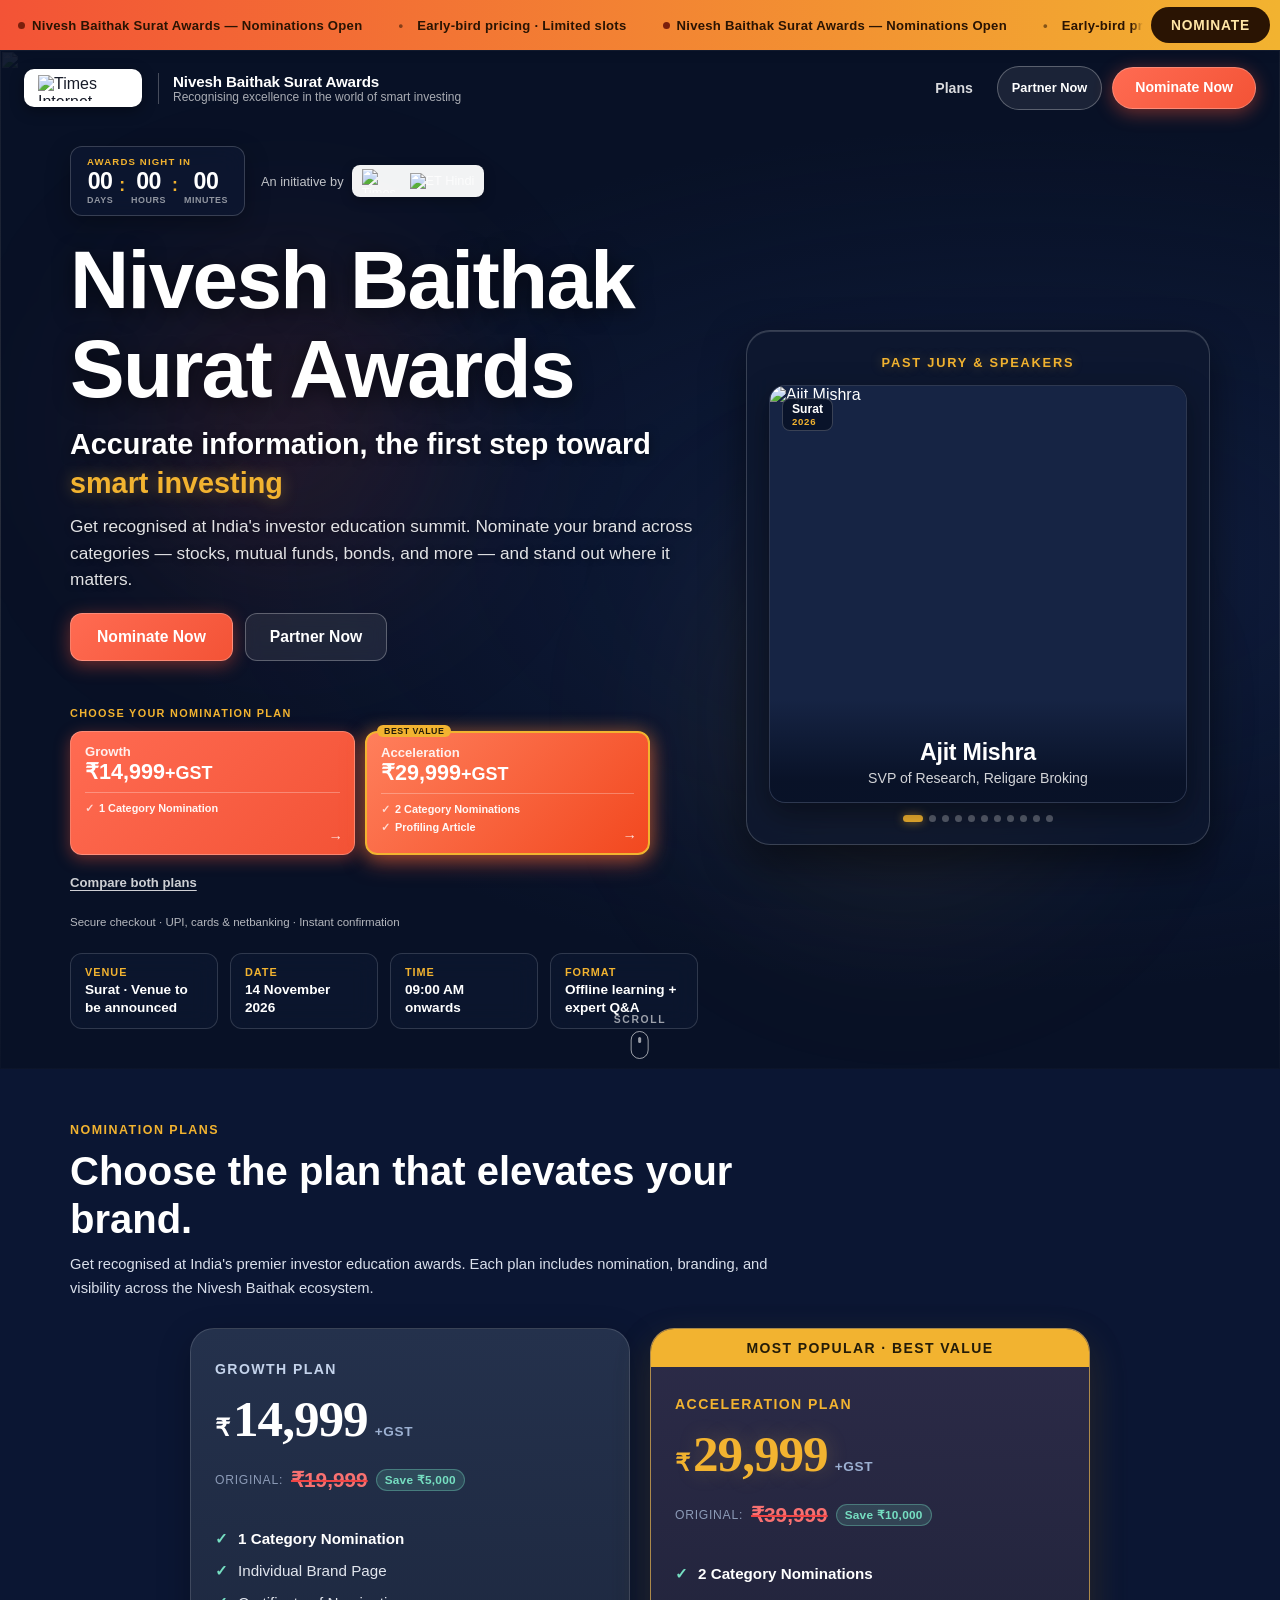
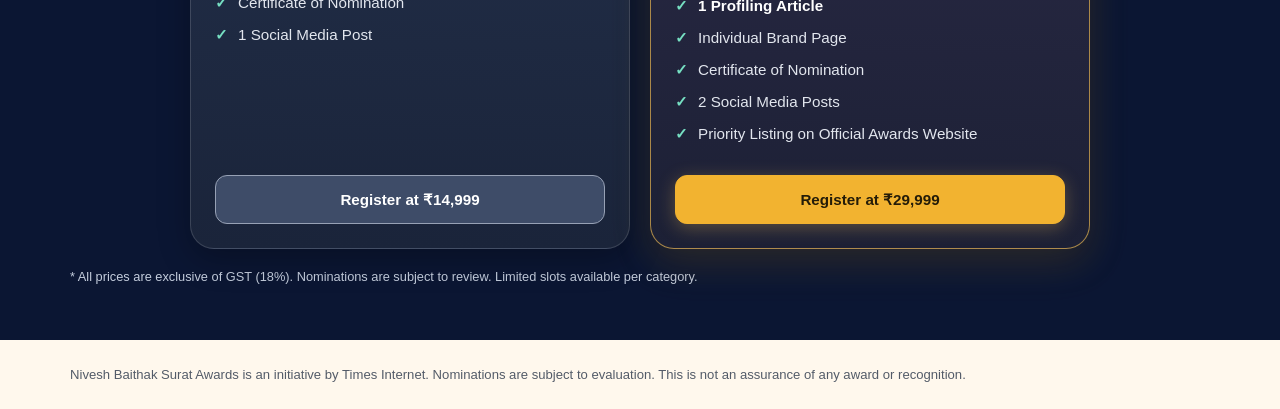
==== commit 32075a9a: "feat: convert landing page to Nivesh Baithak Surat awards nominations with 2-plan pricing" ====
--- a/index.html
+++ b/index.html
@@ -6,14 +6,14 @@
   <meta name="viewport" content="width=device-width, initial-scale=1, viewport-fit=cover">
   <meta name="theme-color" content="#081126">
   <meta name="description"
-    content="Nivesh Baithak — Hindi-first investor education. September 27, 2026, Bharat Mandapam, New Delhi. Limited seats. Book your pass from ₹199.">
+    content="Nivesh Baithak Surat Awards — Nominate your brand for India's premier investor education awards. Growth & Acceleration plans available. 14 November 2026, Surat.">
   <meta name="referrer" content="strict-origin-when-cross-origin">
-  <title>Nivesh Baithak | Register for September 27</title>
+  <title>Nivesh Baithak Surat Awards | Nominate Now</title>
 
   <meta property="og:type" content="website">
-  <meta property="og:title" content="Nivesh Baithak — Hindi-first investor education, Sep 27, New Delhi">
+  <meta property="og:title" content="Nivesh Baithak Surat Awards — Nominate for India's Investor Education Awards">
   <meta property="og:description"
-    content="Limited seats at Bharat Mandapam. Masterclasses, panels and expert Q&amp;A. Passes from ₹199.">
+    content="Get recognised at India's premier investor education awards. Nomination plans from ₹14,999+GST. 14 November 2026, Surat.">
   <meta property="og:image" content="https://static.langimg.com/photo/132278264.cms">
   <meta name="twitter:card" content="summary_large_image">
 
@@ -38,26 +38,25 @@
 </head>
 
 <body>
-  <a class="skip-link" href="#buy">Skip to ticket booking</a>
+  <a class="skip-link" href="#buy">Skip to nomination plans</a>
 
   <!-- ── Urgency marquee: persistent, tappable route to checkout ── -->
   <div class="urgency-bar" data-urgency-bar>
     <button class="urgency-btn" type="button" data-open-modal="register" data-cta="marquee"
-      data-nav-section="urgency_bar" aria-label="Limited spots left. Register now.">
+      data-nav-section="urgency_bar" aria-label="Nominate now for Nivesh Baithak Surat Awards.">
       <span class="urgency-viewport">
         <span class="urgency-track">
           <span class="urgency-set">
-            <span class="urgency-item"><span class="urgency-dot" aria-hidden="true"></span>Limited spots left —
-              register now</span>
-            <span class="urgency-item">Seats are first-come, first-served</span>
+            <span class="urgency-item"><span class="urgency-dot" aria-hidden="true"></span>Nivesh Baithak Surat Awards — Nominations Open</span>
+            <span class="urgency-item">Early-bird pricing · Limited slots</span>
           </span>
           <span class="urgency-set" aria-hidden="true">
-            <span class="urgency-item"><span class="urgency-dot"></span>Limited spots left — register now</span>
-            <span class="urgency-item">Seats are first-come, first-served</span>
+            <span class="urgency-item"><span class="urgency-dot"></span>Nivesh Baithak Surat Awards — Nominations Open</span>
+            <span class="urgency-item">Early-bird pricing · Limited slots</span>
           </span>
         </span>
       </span>
-      <span class="urgency-action" aria-hidden="true">Register</span>
+      <span class="urgency-action" aria-hidden="true">Nominate</span>
     </button>
   </div>
 
@@ -66,14 +65,16 @@
       <img src="https://static.langimg.com/photo/132278251.cms" alt="Times Internet - Nivesh Baithak" width="180"
         height="52" class="header-logo">
       <div class="header-subbrand">
-        <span class="header-title">Nivesh Baithak</span>
-        <span class="header-tagline">Hindi-first investor education</span>
+        <span class="header-title">Nivesh Baithak Surat Awards</span>
+        <span class="header-tagline">Recognising excellence in the world of smart investing</span>
       </div>
     </div>
     <nav class="header-nav" aria-label="Quick Links">
-      <a href="#buy" class="nav-link">Pricing</a>
-      <button class="button button-accent header-register-btn" data-open-modal="register" data-cta="header"
-        data-nav-section="header">Register</button>
+      <a href="#buy" class="nav-link">Plans</a>
+      <button class="button header-partner-btn" type="button" data-open-modal="partner" data-cta="header_partner"
+        data-nav-section="header">Partner Now</button>
+      <button class="button button-accent header-register-btn" type="button" data-open-modal="register" data-cta="header"
+        data-nav-section="header">Nominate Now</button>
     </nav>
   </header>
 
@@ -86,8 +87,8 @@
       <div class="container hero-inner">
         <div class="hero-content">
           <div class="hero-top-row">
-            <div class="hero-countdown" id="event-countdown" aria-label="Event Countdown">
-              <div class="countdown-label">Event Countdown</div>
+            <div class="hero-countdown" id="event-countdown" aria-label="Awards Countdown">
+              <div class="countdown-label">Awards Night In</div>
               <div class="countdown-timer">
                 <div class="timer-segment">
                   <span class="timer-num" id="cd-days">19</span>
@@ -116,66 +117,58 @@
             </div>
           </div>
 
-          <h1 id="hero-title" lang="hi">निवेश बैठक</h1>
-          <p class="hero-tagline" lang="hi">सही जानकारी बेहतर निवेश की तरफ <span>पहला कदम</span></p>
-
-          <!-- ── One-tap pass picker: selects the pass AND opens checkout ── -->
-          <div class="hero-picker" role="group" aria-label="Choose a pass and register">
-            <p class="hero-picker-label">Pick your pass — book in seconds</p>
-            <div class="pick-row">
+          <h1 id="hero-title">Nivesh Baithak Surat <span class="hero-title-accent">Awards</span></h1>
+          <p class="hero-tagline">Accurate information, the first step toward <span>smart investing</span></p>
+          <p class="hero-description">Get recognised at India's investor education summit. Nominate your brand across categories &mdash; stocks, mutual funds, bonds, and more &mdash; and stand out where it matters.</p>
+
+          <div class="hero-actions">
+            <button class="button button-accent hero-cta-btn" type="button" data-open-modal="register" data-cta="hero_nominate">Nominate Now</button>
+            <button class="button hero-partner-btn" type="button" data-open-modal="partner" data-cta="hero_partner">Partner Now</button>
+          </div>
+
+          <!-- ── Quick plan pills ── -->
+          <div class="hero-picker" role="group" aria-label="Choose a nomination plan">
+            <p class="hero-picker-label">Choose your nomination plan</p>
+            <div class="pick-row pick-row--two">
               <button class="pick-chip" type="button" data-open-modal="register" data-cta="hero_chip"
-                data-nav-section="ticket_section" data-ticket-tier="learner"
-                data-select-product="nivesh_delhi_learner">
+                data-nav-section="nomination_section" data-ticket-tier="growth">
                 <span class="pick-head">
-                  <span class="pick-name">Learner</span>
-                  <span class="pick-price"><span data-price-for="nivesh_delhi_learner">₹199</span></span>
+                  <span class="pick-name">Growth</span>
+                  <span class="pick-price">₹14,999<small>+GST</small></span>
                 </span>
                 <span class="pick-perks">
-                  <span class="pick-perk">All Sessions</span>
+                  <span class="pick-perk">1 Category Nomination</span>
                 </span>
               </button>
               <button class="pick-chip pick-chip--featured" type="button" data-open-modal="register"
-                data-cta="hero_chip" data-nav-section="ticket_section" data-ticket-tier="insight"
-                data-select-product="nivesh_delhi_insight">
-                <span class="pick-flag">Popular</span>
+                data-cta="hero_chip" data-nav-section="nomination_section" data-ticket-tier="acceleration">
+                <span class="pick-flag">Best Value</span>
                 <span class="pick-head">
-                  <span class="pick-name">Insight</span>
-                  <span class="pick-price"><span data-price-for="nivesh_delhi_insight">—</span></span>
+                  <span class="pick-name">Acceleration</span>
+                  <span class="pick-price">₹29,999<small>+GST</small></span>
                 </span>
                 <span class="pick-perks">
-                  <span class="pick-perk">All Sessions</span>
-                  <span class="pick-perk">Lunch &amp; Networking</span>
+                  <span class="pick-perk">2 Category Nominations</span>
+                  <span class="pick-perk">Profiling Article</span>
                 </span>
               </button>
-              <button class="pick-chip" type="button" data-open-modal="register" data-cta="hero_chip"
-                data-nav-section="ticket_section" data-ticket-tier="elite" data-select-product="nivesh_delhi_elite">
-                <span class="pick-head">
-                  <span class="pick-name">Elite</span>
-                  <span class="pick-price"><span data-price-for="nivesh_delhi_elite">—</span></span>
-                </span>
-                <span class="pick-perks">
-                  <span class="pick-perk">All Sessions</span>
-                  <span class="pick-perk">Lunch &amp; Networking</span>
-                  <span class="pick-perk">VIP Seating &amp; Interaction</span>
-                </span>
-              </button>
-            </div>
-            <a class="hero-compare" href="#buy">Compare all passes</a>
-            <p class="hero-reassure">Mobile OTP · UPI, cards &amp; netbanking · Instant confirmation</p>
+            </div>
+            <a class="hero-compare" href="#buy">Compare both plans</a>
+            <p class="hero-reassure">Secure checkout · UPI, cards &amp; netbanking · Instant confirmation</p>
           </div>
 
           <dl class="event-facts">
             <div class="fact-card">
               <dt>Venue</dt>
-              <dd>Bharat Mandapam, New Delhi</dd>
+              <dd>Surat · Venue to be announced</dd>
             </div>
             <div class="fact-card">
               <dt>Date</dt>
-              <dd><time datetime="2026-09-27T10:00:00+05:30">September 27, 2026</time></dd>
+              <dd><time datetime="2026-11-14T09:00:00+05:30">14 November 2026</time></dd>
             </div>
             <div class="fact-card">
               <dt>Time</dt>
-              <dd>10:00 AM Onwards</dd>
+              <dd>09:00 AM onwards</dd>
             </div>
             <div class="fact-card">
               <dt>Format</dt>
@@ -186,13 +179,13 @@
 
         <aside class="hero-showcase" aria-labelledby="showcase-heading">
           <div class="showcase-frame">
-            <p class="showcase-kicker" id="showcase-heading">Participating Experts</p>
+            <p class="showcase-kicker" id="showcase-heading">Past Jury &amp; Speakers</p>
             <div class="showcase-card" id="hero-speaker-card">
               <div class="showcase-photo-wrap">
                 <img id="showcase-img" src="https://static.langimg.com/photo/133709675.cms" alt="Ajit Mishra"
                   width="420" height="420" fetchpriority="low" decoding="async">
                 <div class="showcase-badge-brand">
-                  <span class="showcase-brand-hi" lang="hi">निवेश बैठक</span>
+                  <span class="showcase-brand-hi">Surat</span>
                   <span class="showcase-brand-sub">2026</span>
                 </div>
                 <div class="showcase-overlay">
@@ -205,7 +198,7 @@
           </div>
         </aside>
       </div>
-      <a href="#buy" class="scroll-indicator" aria-label="Scroll down to ticket booking">
+      <a href="#buy" class="scroll-indicator" aria-label="Scroll down to nomination plans">
         <span>SCROLL</span>
         <div class="mouse-icon">
           <div class="wheel"></div>
@@ -217,88 +210,79 @@
       <div class="container">
 
         <div class="section-heading pricing-heading">
-          <p class="section-kicker">Ticket Categories</p>
-          <h2 id="pricing-title">Choose the experience that's right for you.</h2>
-          <p class="pricing-subhead">All tickets include full access to masterclasses, panel discussions and investor
-            education sessions.</p>
+          <p class="section-kicker">Nomination Plans</p>
+          <h2 id="pricing-title">Choose the plan that elevates your brand.</h2>
+          <p class="pricing-subhead">Get recognised at India's premier investor education awards. Each plan includes nomination, branding, and visibility across the Nivesh Baithak ecosystem.</p>
         </div>
 
         <div id="statusMessage" class="payment-status hidden" role="status" aria-live="polite"></div>
 
-        <div class="pricing-meta">
-          <p id="price-status" role="status">Checking current ticket prices…</p>
-          <button id="retry-prices" class="text-button" hidden type="button">Retry ticket prices</button>
-        </div>
-
-        <div class="pricing-grid">
-
-          <article class="pricing-card" aria-labelledby="tier1-title" data-product-card
-            data-product-code="nivesh_delhi_learner">
+        <div class="pricing-grid pricing-grid--two">
+
+          <article class="pricing-card" aria-labelledby="plan1-title" data-product-card data-product-code="growth"
+            data-product-name="Growth Plan" data-product-unit-price="14999" data-product-sale-price="14,999" data-product-regular-price="19999">
             <div class="pricing-card-header">
-              <p class="tier-label" id="tier1-title" data-product-name>Learner Pass</p>
-              <div class="tier-price">
-                <span class="tier-currency" aria-hidden="true">₹</span><span class="tier-amount"
-                  data-product-sale-price>199</span><s class="tier-strike" data-product-original-price
-                  aria-label="Regular price ₹999">₹999</s>
-              </div>
-            </div>
-            <ul class="tier-benefits" aria-label="Included in Learner Pass">
-              <li><span class="check" aria-hidden="true">✓</span>All Sessions Access</li>
-              <li><span class="check" aria-hidden="true">✓</span>Digital Certificate</li>
+              <p class="tier-label" id="plan1-title" data-product-name>Growth Plan</p>
+              <div class="tier-pricing-stack">
+                <div class="tier-price">
+                  <span class="tier-currency" aria-hidden="true">₹</span>
+                  <span class="tier-amount" data-product-sale-price>14,999</span>
+                  <span class="tier-gst">+GST</span>
+                </div>
+                <div class="tier-price-original">
+                  <span class="tier-was-text">Original:</span>
+                  <s class="tier-strike" data-product-original-price aria-label="Regular price ₹19,999+GST">₹19,999+GST</s>
+                  <span class="tier-savings-pill">Save ₹5,000</span>
+                </div>
+              </div>
+            </div>
+            <ul class="tier-benefits" aria-label="Included in Growth Plan">
+              <li><span class="check" aria-hidden="true">✓</span><strong>1 Category Nomination</strong></li>
+              <li><span class="check" aria-hidden="true">✓</span>Individual Brand Page</li>
+              <li><span class="check" aria-hidden="true">✓</span>Certificate of Nomination</li>
+              <li><span class="check" aria-hidden="true">✓</span>1 Social Media Post</li>
             </ul>
-            <button class="button tier-cta tier-cta--base" type="button" disabled data-open-modal="register"
-              data-cta="card_learner" data-nav-section="ticket_section" data-ticket-tier="learner">
-              Checking price…
+            <button class="button tier-cta tier-cta--base" type="button" data-open-modal="register"
+              data-cta="card_growth" data-nav-section="nomination_section" data-ticket-tier="growth">
+              Nominate Now — ₹14,999+GST
             </button>
           </article>
 
-          <article class="pricing-card pricing-card--featured" aria-labelledby="tier2-title" data-product-card
-            data-product-code="nivesh_delhi_insight">
-            <div class="featured-badge">Most Popular</div>
+          <article class="pricing-card pricing-card--featured" aria-labelledby="plan2-title" data-product-card data-product-code="acceleration"
+            data-product-name="Acceleration Plan" data-product-unit-price="29999" data-product-sale-price="29,999" data-product-regular-price="39999">
+            <div class="featured-badge">Most Popular · Best Value</div>
             <div class="pricing-card-header">
-              <p class="tier-label" id="tier2-title" data-product-name>Insight Pass</p>
-              <div class="tier-price">
-                <span class="tier-currency" aria-hidden="true">₹</span><span class="tier-amount"
-                  data-product-sale-price>—</span><s class="tier-strike" data-product-original-price hidden></s>
-              </div>
-            </div>
-            <ul class="tier-benefits" aria-label="Included in Insight Pass">
-              <li><span class="check" aria-hidden="true">✓</span>Everything in Learner Pass</li>
-              <li><span class="check" aria-hidden="true">✓</span>Networking Lunch</li>
-              <li><span class="check" aria-hidden="true">✓</span>Live Interaction</li>
-              <li><span class="check" aria-hidden="true">✓</span>Priority Seating</li>
+              <p class="tier-label" id="plan2-title" data-product-name>Acceleration Plan</p>
+              <div class="tier-pricing-stack">
+                <div class="tier-price">
+                  <span class="tier-currency" aria-hidden="true">₹</span>
+                  <span class="tier-amount" data-product-sale-price>29,999</span>
+                  <span class="tier-gst">+GST</span>
+                </div>
+                <div class="tier-price-original">
+                  <span class="tier-was-text">Original:</span>
+                  <s class="tier-strike" data-product-original-price aria-label="Regular price ₹39,999+GST">₹39,999+GST</s>
+                  <span class="tier-savings-pill">Save ₹10,000</span>
+                </div>
+              </div>
+            </div>
+            <ul class="tier-benefits" aria-label="Included in Acceleration Plan">
+              <li><span class="check" aria-hidden="true">✓</span><strong>2 Category Nominations</strong></li>
+              <li><span class="check" aria-hidden="true">✓</span><strong>1 Profiling Article</strong></li>
+              <li><span class="check" aria-hidden="true">✓</span>Individual Brand Page</li>
+              <li><span class="check" aria-hidden="true">✓</span>Certificate of Nomination</li>
+              <li><span class="check" aria-hidden="true">✓</span>2 Social Media Posts</li>
+              <li><span class="check" aria-hidden="true">✓</span>Priority Listing on Official Awards Website</li>
             </ul>
-            <button class="button tier-cta tier-cta--featured" type="button" disabled data-open-modal="register"
-              data-cta="card_insight" data-nav-section="ticket_section" data-ticket-tier="insight">
-              Checking price…
+            <button class="button tier-cta tier-cta--featured" type="button" data-open-modal="register"
+              data-cta="card_acceleration" data-nav-section="nomination_section" data-ticket-tier="acceleration">
+              Nominate Now — ₹29,999+GST
             </button>
           </article>
 
-          <article class="pricing-card" aria-labelledby="tier3-title" data-product-card
-            data-product-code="nivesh_delhi_elite">
-            <div class="pricing-card-header">
-              <p class="tier-label" id="tier3-title" data-product-name>Elite Pass</p>
-              <div class="tier-price">
-                <span class="tier-currency" aria-hidden="true">₹</span><span class="tier-amount"
-                  data-product-sale-price>—</span><s class="tier-strike" data-product-original-price hidden></s>
-              </div>
-            </div>
-            <ul class="tier-benefits" aria-label="Included in Elite Pass">
-              <li><span class="check" aria-hidden="true">✓</span>Everything in Insight Pass</li>
-              <li><span class="check" aria-hidden="true">✓</span>Access to Awards Ceremony</li>
-              <li><span class="check" aria-hidden="true">✓</span>VIP Seating</li>
-              <li><span class="check" aria-hidden="true">✓</span>Meet &amp; Greet with all Speakers</li>
-            </ul>
-            <button class="button tier-cta tier-cta--base" type="button" disabled data-open-modal="register"
-              data-cta="card_elite" data-nav-section="ticket_section" data-ticket-tier="elite">
-              Checking price…
-            </button>
-          </article>
-
-        </div>
-
-        <p class="pricing-note">* Prices are inclusive of all taxes. Seats are limited and allocated on a first-come,
-          first-served basis. No personal investment advice will be provided at this event.</p>
+        </div>
+
+        <p class="pricing-note">* All prices are exclusive of GST (18%). Nominations are subject to review. Limited slots available per category.</p>
 
       </div>
     </section>
@@ -306,39 +290,36 @@
   </main>
 
   <footer class="container footer">
-    <p>Nivesh Baithak is an education-only event. No stock recommendations, personal investment advice or assured
-      returns.</p>
+    <p>Nivesh Baithak Surat Awards is an initiative by Times Internet. Nominations are subject to evaluation. This is not an assurance of any award or recognition.</p>
   </footer>
 
   <!-- ── Sticky mobile CTA: always shows what you are buying and for how much ── -->
   <div class="sticky-cta" data-sticky-cta>
     <div class="sticky-info">
-      <span class="sticky-pass" data-sticky-pass>Insight Pass · Most popular</span>
-      <span class="sticky-price" data-sticky-price>—</span>
+      <span class="sticky-pass" data-sticky-pass>Awards Nominations Open</span>
+      <span class="sticky-price" data-sticky-price>From ₹14,999+GST</span>
     </div>
     <button class="button button-accent sticky-button" data-open-modal="register" data-cta="sticky"
-      data-nav-section="sticky_cta">Register Now</button>
+      data-nav-section="sticky_cta">Nominate Now</button>
   </div>
 
   <p id="checkout-load-status" class="load-status" role="status" hidden></p>
   <noscript>
-    <p class="container">Please enable JavaScript to load live ticket prices and register. Speaker and event details
-      remain available.</p>
+    <p class="container">Please enable JavaScript to complete your nomination. Plan details and event information remain available.</p>
   </noscript>
 
   <div class="modal-backdrop" data-modal="register" hidden>
     <section class="modal" role="dialog" aria-modal="true" aria-labelledby="modal-title"
       aria-describedby="modal-description" data-step="1">
-      <button class="modal-close" type="button" aria-label="Close registration form" data-close-modal>
+      <button class="modal-close" type="button" aria-label="Close nomination form" data-close-modal>
         <span aria-hidden="true">×</span>
       </button>
 
       <div class="modal-copy">
-        <p class="section-kicker">Registration</p>
-        <h2 id="modal-title">Register for Nivesh Baithak</h2>
+        <p class="section-kicker">Nomination</p>
+        <h2 id="modal-title">Nominate for Nivesh Baithak Surat Awards</h2>
         <p id="modal-description">
-          Limited seats available. This is an education-only event. No stock
-          recommendations or assured returns will be provided.
+          Submit your nomination details below. Our team will review and confirm your category placement.
         </p>
         <ol class="step-rail" data-step-rail aria-hidden="true">
           <li data-rail-step="1"><span class="step-dot">1</span>Your details</li>
@@ -352,21 +333,20 @@
             <div class="checkout-card">
               <div class="checkout-header">
                 <div>
-                  <p class="section-kicker">Your Details</p>
-                  <h3>Complete your details</h3>
+                  <p class="section-kicker">Nomination Details</p>
+                  <h3>Complete your nomination</h3>
                 </div>
               </div>
 
               <div class="form-grid pass-select-block">
                 <label class="form-wide">
-                  <span>Select Pass</span>
+                  <span>Select Plan</span>
                   <select id="reg-checkout-ticket" required>
-                    <option value="nivesh_delhi_learner">Learner Pass</option>
-                    <option value="nivesh_delhi_insight" selected>Insight Pass</option>
-                    <option value="nivesh_delhi_elite">Elite Pass</option>
+                    <option value="growth" selected>Growth Plan — ₹14,999+GST</option>
+                    <option value="acceleration">Acceleration Plan — ₹29,999+GST</option>
                   </select>
                 </label>
-                <p class="pass-hint"><strong data-selected-pass-price>—</strong> per ticket · inclusive of all taxes</p>
+                <p class="pass-hint">Prices exclusive of 18% GST · Secure payment</p>
               </div>
 
               <div class="form-grid">
@@ -411,7 +391,7 @@
                 <p class="form-error" data-form-error role="alert" hidden></p>
 
                 <button class="button button-accent form-submit" id="reg-save-next-btn" type="button">
-                  Continue to payment
+                  Continue to payment & nominate
                 </button>
               </div>
             </div>
@@ -424,21 +404,21 @@
               <div class="checkout-header">
                 <div>
                   <p class="section-kicker">Checkout</p>
-                  <h3 id="checkout-product-name">Learner Pass</h3>
+                  <h3 id="checkout-product-name">Growth Plan</h3>
                 </div>
                 <button type="button" id="checkout-back-btn" class="change-phone-btn">Edit details</button>
               </div>
 
               <div class="checkout-ticket">
                 <div>
-                  <span class="checkout-label">Ticket price</span>
+                  <span class="checkout-label">Plan price</span>
                   <strong id="checkout-unit-price">—</strong>
                   <s id="checkout-unit-price-original" hidden></s>
                 </div>
-                <div class="checkout-qty" aria-label="Ticket quantity">
-                  <button type="button" id="checkout-qty-dec" aria-label="Decrease ticket quantity">−</button>
+                <div class="checkout-qty" aria-label="Nomination quantity">
+                  <button type="button" id="checkout-qty-dec" aria-label="Decrease quantity">−</button>
                   <span id="checkout-qty-value">1</span>
-                  <button type="button" id="checkout-qty-inc" aria-label="Increase ticket quantity">+</button>
+                  <button type="button" id="checkout-qty-inc" aria-label="Increase quantity">+</button>
                 </div>
               </div>
 
@@ -456,15 +436,15 @@
               <label class="consent">
                 <input name="consent" type="checkbox" required>
                 <span>
-                  I understand this is an education-only event and will not provide
-                  stock recommendations, personal advice, or assured return claims.
+                  I understand that nomination does not guarantee an award. All
+                  nominations are subject to jury evaluation and editorial review.
                 </span>
               </label>
 
               <p class="form-error" data-form-error role="alert" hidden></p>
 
               <button class="button button-accent form-submit" id="checkout-pay-btn" type="submit">
-                Continue to payment
+                Pay & Submit Nomination
               </button>
               <p class="checkout-trust">Secure payment · UPI, cards &amp; netbanking</p>
             </div>
@@ -482,8 +462,8 @@
             </div>
             <div class="success-copy">
               <p class="section-kicker">Submitted</p>
-              <h3>Registration successful</h3>
-              <p>Thanks, we’ve received your details and will reach out soon.</p>
+              <h3>Nomination received!</h3>
+              <p>Thanks, we’ve received your nomination. Our team will review and confirm your category placement shortly.</p>
             </div>
             <div class="success-actions">
               <button type="button" class="button button-primary" data-close-modal>Close</button>
@@ -502,10 +482,10 @@
 
       <div class="modal-copy">
         <p class="section-kicker">Partnership</p>
-        <h2 id="partner-modal-title">Partner with Nivesh Baithak</h2>
+        <h2 id="partner-modal-title">Partner with Nivesh Baithak Surat Awards</h2>
         <p id="partner-modal-description">
-          Collaborate with India's premier Hindi-first investment summit. Connect with investors, financial
-          institutions, and retail market leaders.
+          Collaborate with India's premier investor education awards in Surat. Connect with nominees, financial
+          institutions, and industry leaders.
         </p>
       </div>
 
--- a/styles.css
+++ b/styles.css
@@ -354,6 +354,29 @@
   border-radius: 999px !important;
 }
 
+.header-partner-btn {
+  display: none;
+  background: rgba(255, 255, 255, 0.08);
+  color: #fff !important;
+  border: 1px solid rgba(255, 255, 255, 0.28);
+  padding: 9px 14px !important;
+  font-size: 0.8rem !important;
+  min-height: 44px !important;
+  border-radius: 999px !important;
+  transition: all 0.2s ease;
+}
+
+@media (min-width: 480px) {
+  .header-partner-btn {
+    display: inline-flex;
+  }
+}
+
+.header-partner-btn:hover {
+  background: rgba(255, 255, 255, 0.18);
+  border-color: rgba(255, 255, 255, 0.45);
+}
+
 /* ── Hero ── */
 .hero {
   position: relative;
@@ -544,6 +567,51 @@
   text-shadow: 0 0 16px rgba(242, 179, 48, 0.4);
 }
 
+.hero-description {
+  font-size: clamp(0.95rem, 2.2vw, 1.08rem);
+  color: rgba(255, 255, 255, 0.88);
+  line-height: 1.55;
+  max-width: 640px;
+  margin-top: 10px;
+  margin-bottom: 20px;
+  text-shadow: 0 1px 6px rgba(0, 0, 0, 0.4);
+}
+
+.hero-actions {
+  display: flex;
+  align-items: center;
+  gap: 12px;
+  flex-wrap: wrap;
+  width: 100%;
+  margin-bottom: 22px;
+}
+
+.hero-cta-btn {
+  font-size: 0.98rem;
+  padding: 13px 26px;
+  font-weight: 700;
+  box-shadow: 0 4px 18px rgba(243, 83, 54, 0.45);
+}
+
+.hero-partner-btn {
+  background: rgba(255, 255, 255, 0.08);
+  color: #ffffff;
+  border: 1px solid rgba(255, 255, 255, 0.28);
+  backdrop-filter: blur(8px);
+  -webkit-backdrop-filter: blur(8px);
+  font-size: 0.98rem;
+  padding: 13px 24px;
+  font-weight: 700;
+  transition: all 0.2s ease;
+}
+
+.hero-partner-btn:hover {
+  background: rgba(255, 255, 255, 0.18);
+  border-color: rgba(255, 255, 255, 0.5);
+  color: #ffffff;
+  transform: translateY(-1px);
+}
+
 /* ── Hero pass picker: one tap to a pre-selected checkout ── */
 .hero-picker {
   --picker-max: 520px;
@@ -566,6 +634,15 @@
   gap: 8px;
   width: 100%;
   max-width: var(--picker-max);
+}
+
+.pick-row--two {
+  max-width: 580px;
+}
+@media (min-width: 600px) {
+  .pick-row--two {
+    grid-template-columns: repeat(2, minmax(0, 1fr)) !important;
+  }
 }
 
 .pick-chip {
@@ -946,25 +1023,52 @@
 .pricing-grid {
   display: grid;
   grid-template-columns: 1fr;
-  gap: 14px;
+  gap: 16px;
   align-items: stretch;
-  margin-top: 16px;
+  margin-top: 20px;
+}
+
+.pricing-grid--two {
+  max-width: 900px;
+  margin-inline: auto;
+}
+
+@media (min-width: 768px) {
+  .pricing-grid--two {
+    grid-template-columns: repeat(2, minmax(0, 1fr)) !important;
+    gap: 24px;
+  }
 }
 
 .pricing-card {
   position: relative;
-  border: 1px solid #758097;
-  background: #2d3954;
-  padding: 20px 18px;
-  border-radius: 18px;
+  border: 1px solid rgba(255, 255, 255, 0.14);
+  background: linear-gradient(180deg, #24314c 0%, #1a243a 100%);
+  padding: 26px 22px;
+  border-radius: 20px;
   display: flex;
   flex-direction: column;
   scroll-margin-top: calc(var(--urgency-h) + 12px);
+  box-shadow: 0 10px 32px rgba(0, 0, 0, 0.28);
+  transition: transform 0.2s ease, box-shadow 0.2s ease, border-color 0.2s ease;
+}
+
+.pricing-card:hover {
+  transform: translateY(-3px);
+  border-color: rgba(255, 255, 255, 0.25);
+  box-shadow: 0 16px 40px rgba(0, 0, 0, 0.38);
 }
 
 .pricing-card--featured {
+  border-color: rgba(230, 180, 80, 0.7);
+  background: linear-gradient(180deg, #2c2b48 0%, #1c2035 100%);
+  padding-top: 58px;
+  box-shadow: 0 14px 40px rgba(230, 180, 80, 0.16), 0 12px 32px rgba(0, 0, 0, 0.32);
+}
+
+.pricing-card--featured:hover {
   border-color: var(--gold);
-  padding-top: 54px;
+  box-shadow: 0 18px 48px rgba(230, 180, 80, 0.26), 0 14px 40px rgba(0, 0, 0, 0.4);
 }
 
 .pricing-card.is-selected {
@@ -978,7 +1082,7 @@
   right: 0;
   background: var(--gold);
   color: #241c08;
-  border-radius: 17px 17px 0 0;
+  border-radius: 19px 19px 0 0;
   text-align: center;
   padding: 9px;
   font-size: 0.78rem;
@@ -989,78 +1093,151 @@
 
 .tier-label {
   font-weight: 700;
-  font-size: 0.85rem;
+  font-size: 0.88rem;
   text-transform: uppercase;
   letter-spacing: 0.1em;
   line-height: 1.5;
-}
-
-.pricing-card--featured .tier-label,
+  color: #c4d3eb;
+}
+
+.pricing-card--featured .tier-label {
+  color: var(--gold);
+}
+
+.tier-pricing-stack {
+  margin-block: 8px 14px;
+}
+
+.tier-price {
+  display: flex;
+  align-items: baseline;
+  gap: 3px;
+  flex-wrap: nowrap;
+  margin-block: 4px 2px;
+}
+
+.tier-currency {
+  font-size: 1.5rem;
+  font-weight: 700;
+  color: #fff;
+}
+
+.pricing-card--featured .tier-currency {
+  color: var(--gold);
+}
+
+.tier-amount {
+  font-family: Georgia, serif;
+  font-size: clamp(2.5rem, 8vw, 3.2rem);
+  font-weight: 800;
+  line-height: 1.05;
+  letter-spacing: -0.02em;
+  color: #ffffff;
+}
+
 .pricing-card--featured .tier-amount {
   color: var(--gold);
-}
-
-.tier-price {
-  display: flex;
-  align-items: baseline;
-  gap: 4px;
-  flex-wrap: nowrap;
-  margin-block: 8px;
-}
-
-.tier-currency {
-  font-size: 1.4rem;
-}
-
-.tier-amount {
-  font-family: Georgia, serif;
-  font-size: clamp(2.4rem, 11vw, 3rem);
-  font-weight: 700;
-  line-height: 1.05;
+  text-shadow: 0 0 20px rgba(230, 180, 80, 0.25);
+}
+
+.tier-gst {
+  font-size: 0.85rem;
+  font-weight: 600;
+  color: #9cb0d1;
+  text-transform: uppercase;
+  letter-spacing: 0.05em;
+  margin-left: 4px;
+}
+
+.tier-price-original {
+  display: flex;
+  align-items: center;
+  flex-wrap: wrap;
+  gap: 8px;
+  margin-top: 4px;
+  font-size: 0.95rem;
+}
+
+.tier-was-text {
+  font-size: 0.76rem;
+  text-transform: uppercase;
+  letter-spacing: 0.06em;
+  color: #8c9bb7;
 }
 
 .tier-strike {
-  font-size: 1.1rem;
-  color: #ff9292;
-  margin-left: 6px;
+  font-size: 1.15rem;
+  font-weight: 600;
+  color: #f87171;
+  text-decoration: line-through;
+  text-decoration-thickness: 2px;
+  text-decoration-color: #ef4444;
+}
+
+.tier-savings-pill {
+  font-size: 0.74rem;
+  font-weight: 700;
+  padding: 3px 8px;
+  border-radius: 999px;
+  background: rgba(118, 223, 194, 0.16);
+  color: #76dfc2;
+  border: 1px solid rgba(118, 223, 194, 0.35);
+  letter-spacing: 0.02em;
 }
 
 .tier-benefits {
   list-style: none;
   padding: 0;
-  margin: 8px 0 16px;
+  margin: 12px 0 20px;
   flex: 1;
 }
 
 .tier-benefits li {
   display: flex;
-  gap: 9px;
-  margin-block: 9px;
-  line-height: 1.4;
-  font-size: 0.92rem;
+  gap: 10px;
+  margin-block: 10px;
+  line-height: 1.45;
+  font-size: 0.94rem;
   color: #e2e6ee;
+}
+
+.tier-benefits li strong {
+  color: #ffffff;
 }
 
 .check {
   color: #76dfc2;
   flex-shrink: 0;
+  font-weight: 700;
 }
 
 .tier-cta {
   width: 100%;
   color: white;
   border-color: #97a1b5;
-  background: #404d68;
+  background: #3e4c68;
+  padding: 14px 18px;
+  font-size: 0.95rem;
+  font-weight: 700;
+  border-radius: 12px;
+  cursor: pointer;
+  transition: filter 0.2s ease, transform 0.15s ease;
 }
 
 .tier-cta--featured {
   background: var(--gold);
   color: #241c08;
   border-color: var(--gold);
+  box-shadow: 0 4px 18px rgba(230, 180, 80, 0.32);
 }
 
 .tier-cta:hover {
-  filter: brightness(1.08);
+  filter: brightness(1.1);
+  transform: translateY(-1px);
+}
+
+.tier-cta:active {
+  transform: translateY(0);
 }
 
 .pricing-note {
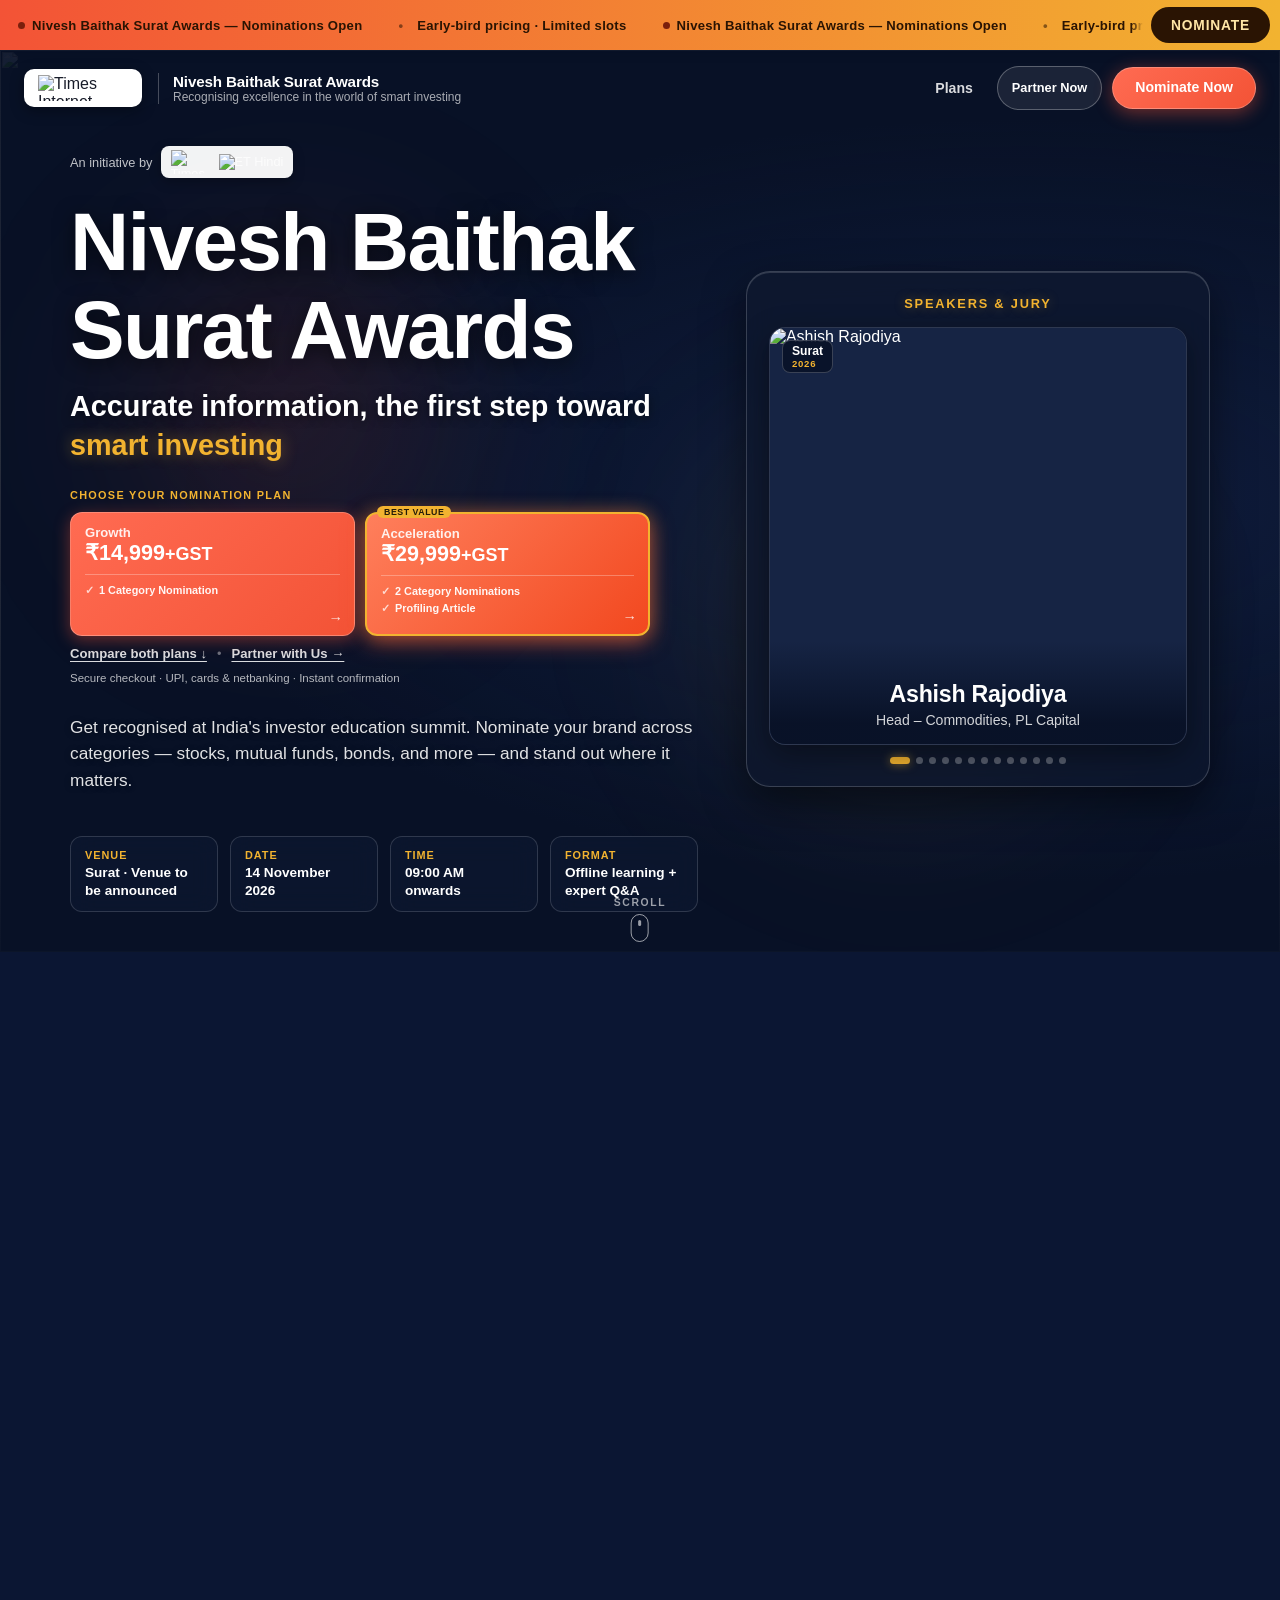
==== commit f853b2a8: "feat: fetch speakers from eventhub API, remove countdown, and elevate hero orange plan cards" ====
--- a/index.html
+++ b/index.html
@@ -87,26 +87,6 @@
       <div class="container hero-inner">
         <div class="hero-content">
           <div class="hero-top-row">
-            <div class="hero-countdown" id="event-countdown" aria-label="Awards Countdown">
-              <div class="countdown-label">Awards Night In</div>
-              <div class="countdown-timer">
-                <div class="timer-segment">
-                  <span class="timer-num" id="cd-days">19</span>
-                  <span class="timer-unit">DAYS</span>
-                </div>
-                <span class="timer-colon">:</span>
-                <div class="timer-segment">
-                  <span class="timer-num" id="cd-hours">15</span>
-                  <span class="timer-unit">HOURS</span>
-                </div>
-                <span class="timer-colon">:</span>
-                <div class="timer-segment">
-                  <span class="timer-num" id="cd-minutes">58</span>
-                  <span class="timer-unit">MINUTES</span>
-                </div>
-              </div>
-            </div>
-
             <div class="initiative-line">
               <span>An initiative by</span>
               <div class="initiative-badges">
@@ -119,14 +99,8 @@
 
           <h1 id="hero-title">Nivesh Baithak Surat <span class="hero-title-accent">Awards</span></h1>
           <p class="hero-tagline">Accurate information, the first step toward <span>smart investing</span></p>
-          <p class="hero-description">Get recognised at India's investor education summit. Nominate your brand across categories &mdash; stocks, mutual funds, bonds, and more &mdash; and stand out where it matters.</p>
-
-          <div class="hero-actions">
-            <button class="button button-accent hero-cta-btn" type="button" data-open-modal="register" data-cta="hero_nominate">Nominate Now</button>
-            <button class="button hero-partner-btn" type="button" data-open-modal="partner" data-cta="hero_partner">Partner Now</button>
-          </div>
-
-          <!-- ── Quick plan pills ── -->
+
+          <!-- ── Quick plan pills: brought right to the top ── -->
           <div class="hero-picker" role="group" aria-label="Choose a nomination plan">
             <p class="hero-picker-label">Choose your nomination plan</p>
             <div class="pick-row pick-row--two">
@@ -153,9 +127,15 @@
                 </span>
               </button>
             </div>
-            <a class="hero-compare" href="#buy">Compare both plans</a>
+            <div class="hero-picker-links">
+              <a class="hero-compare" href="#buy">Compare both plans &darr;</a>
+              <span class="hero-picker-sep">&bull;</span>
+              <button class="hero-partner-link" type="button" data-open-modal="partner" data-cta="hero_partner">Partner with Us &rarr;</button>
+            </div>
             <p class="hero-reassure">Secure checkout · UPI, cards &amp; netbanking · Instant confirmation</p>
           </div>
+
+          <p class="hero-description">Get recognised at India's investor education summit. Nominate your brand across categories &mdash; stocks, mutual funds, bonds, and more &mdash; and stand out where it matters.</p>
 
           <dl class="event-facts">
             <div class="fact-card">
@@ -179,18 +159,18 @@
 
         <aside class="hero-showcase" aria-labelledby="showcase-heading">
           <div class="showcase-frame">
-            <p class="showcase-kicker" id="showcase-heading">Past Jury &amp; Speakers</p>
+            <p class="showcase-kicker" id="showcase-heading">Speakers &amp; Jury</p>
             <div class="showcase-card" id="hero-speaker-card">
               <div class="showcase-photo-wrap">
-                <img id="showcase-img" src="https://static.langimg.com/photo/133709675.cms" alt="Ajit Mishra"
+                <img id="showcase-img" src="https://static.langimg.com/photo/134938385.cms" alt="Ashish Rajodiya"
                   width="420" height="420" fetchpriority="low" decoding="async">
                 <div class="showcase-badge-brand">
                   <span class="showcase-brand-hi">Surat</span>
                   <span class="showcase-brand-sub">2026</span>
                 </div>
                 <div class="showcase-overlay">
-                  <h3 id="showcase-name">Ajit Mishra</h3>
-                  <p id="showcase-role">SVP of Research, Religare Broking</p>
+                  <h3 id="showcase-name">Ashish Rajodiya</h3>
+                  <p id="showcase-role">Head – Commodities, PL Capital</p>
                 </div>
               </div>
             </div>
--- a/styles.css
+++ b/styles.css
@@ -456,7 +456,7 @@
   align-items: center;
   gap: 10px;
   flex-wrap: wrap;
-  margin-bottom: 14px;
+  margin-bottom: 8px;
 }
 
 .hero-countdown {
@@ -614,9 +614,10 @@
 
 /* ── Hero pass picker: one tap to a pre-selected checkout ── */
 .hero-picker {
-  --picker-max: 520px;
+  --picker-max: 540px;
   width: 100%;
-  margin-top: 16px;
+  margin-top: 12px;
+  margin-bottom: 16px;
 }
 
 .hero-picker-label {
@@ -757,21 +758,53 @@
   color: #ffffff;
 }
 
+.hero-picker-links {
+  display: flex;
+  align-items: center;
+  gap: 10px;
+  margin-top: 8px;
+}
+
 .hero-compare {
   display: inline-flex;
   align-items: center;
-  min-height: 44px;
-  margin-top: 6px;
-  padding: 4px 0;
+  padding: 2px 0;
   font-size: 0.82rem;
   font-weight: 600;
-  color: rgba(255, 255, 255, 0.8);
+  color: rgba(255, 255, 255, 0.85);
   text-decoration: underline;
   text-underline-offset: 3px;
+  transition: color 0.15s ease;
+}
+
+.hero-compare:hover {
+  color: var(--gold);
+}
+
+.hero-picker-sep {
+  color: rgba(255, 255, 255, 0.4);
+  font-size: 0.8rem;
+}
+
+.hero-partner-link {
+  background: none;
+  border: none;
+  color: rgba(255, 255, 255, 0.85);
+  font-size: 0.82rem;
+  font-weight: 600;
+  cursor: pointer;
+  padding: 2px 0;
+  text-decoration: underline;
+  text-underline-offset: 3px;
+  transition: color 0.15s ease;
+}
+
+.hero-partner-link:hover {
+  color: var(--gold);
 }
 
 .hero-reassure {
-  margin-top: 8px;
+  margin-top: 6px;
   font-size: 0.72rem;
   color: rgba(255, 255, 255, 0.7);
 }
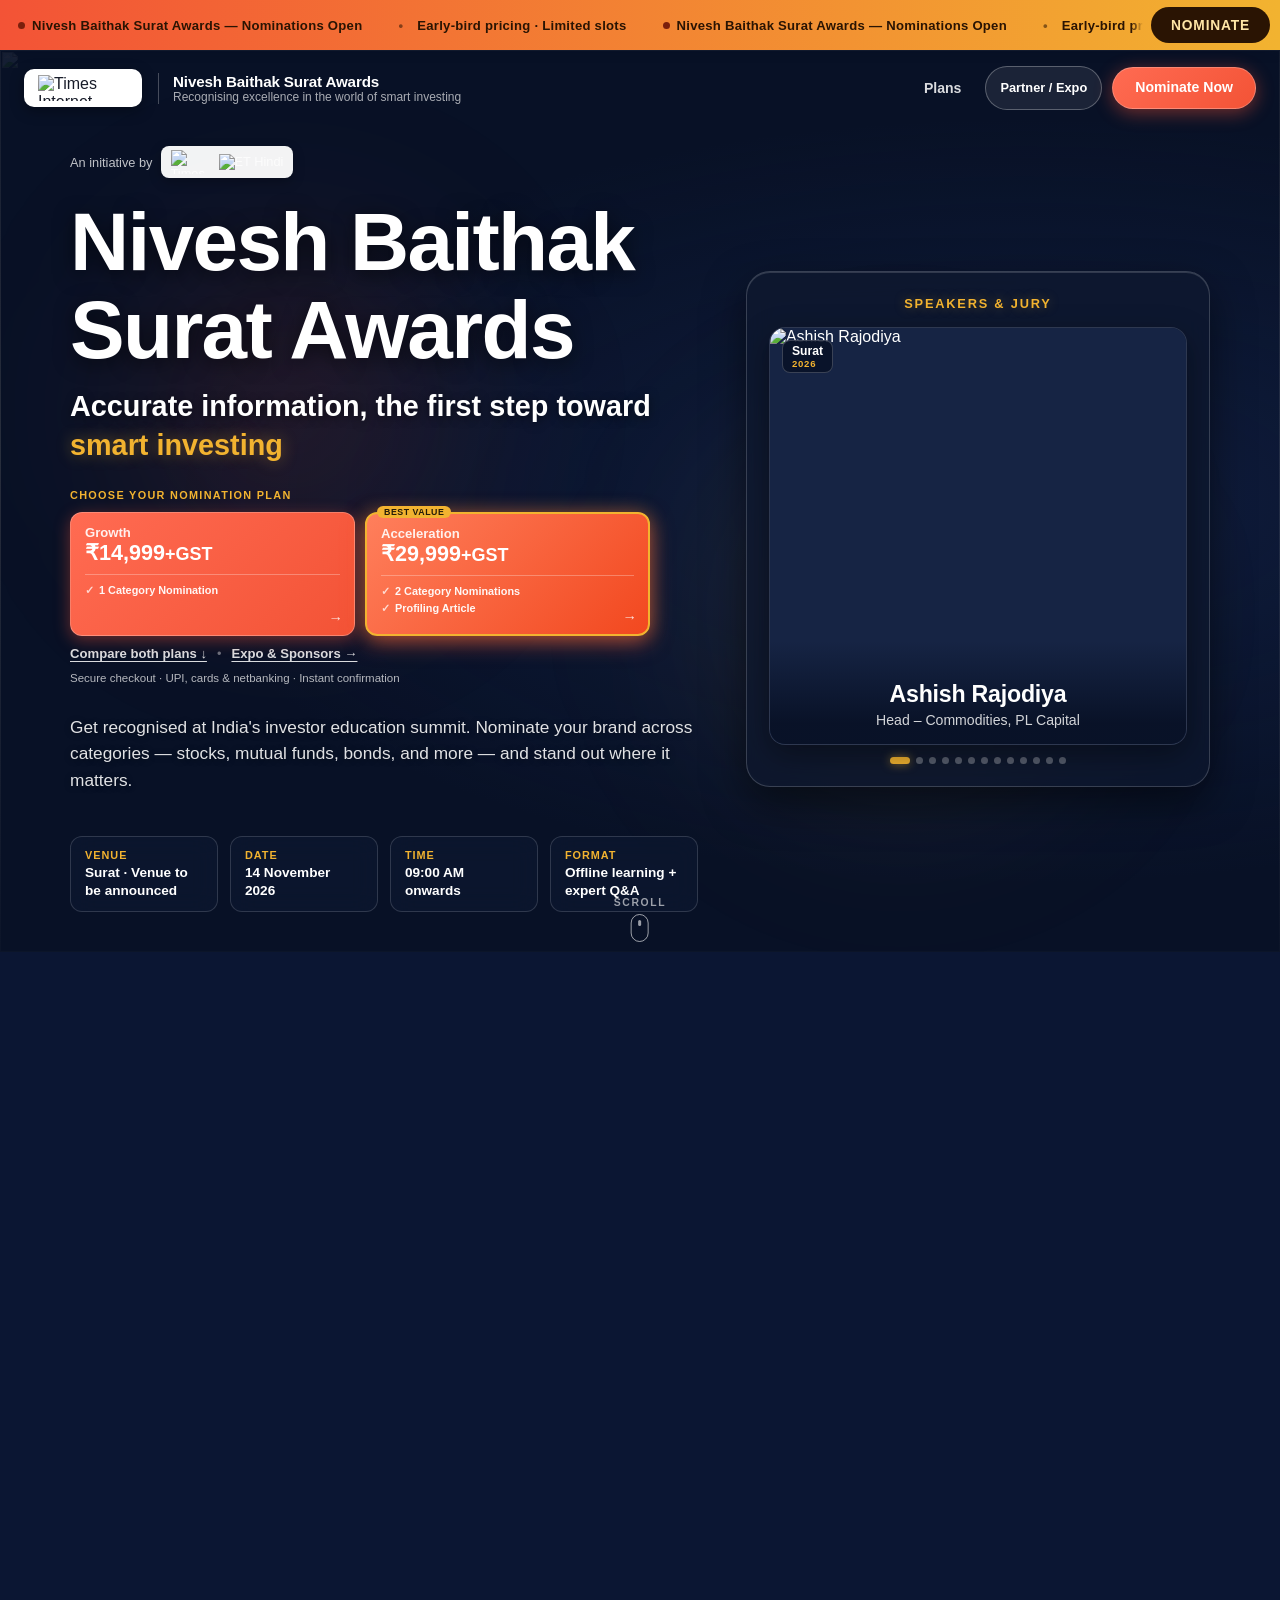
==== commit b7bd03aa: "feat: add dedicated /partners lead gen page for expo, sponsorships, and partnerships" ====
--- a/index.html
+++ b/index.html
@@ -71,8 +71,7 @@
     </div>
     <nav class="header-nav" aria-label="Quick Links">
       <a href="#buy" class="nav-link">Plans</a>
-      <button class="button header-partner-btn" type="button" data-open-modal="partner" data-cta="header_partner"
-        data-nav-section="header">Partner Now</button>
+      <a href="partners/" class="button header-partner-btn">Partner / Expo</a>
       <button class="button button-accent header-register-btn" type="button" data-open-modal="register" data-cta="header"
         data-nav-section="header">Nominate Now</button>
     </nav>
@@ -130,7 +129,7 @@
             <div class="hero-picker-links">
               <a class="hero-compare" href="#buy">Compare both plans &darr;</a>
               <span class="hero-picker-sep">&bull;</span>
-              <button class="hero-partner-link" type="button" data-open-modal="partner" data-cta="hero_partner">Partner with Us &rarr;</button>
+              <a class="hero-partner-link" href="partners/">Expo &amp; Sponsors &rarr;</a>
             </div>
             <p class="hero-reassure">Secure checkout · UPI, cards &amp; netbanking · Instant confirmation</p>
           </div>
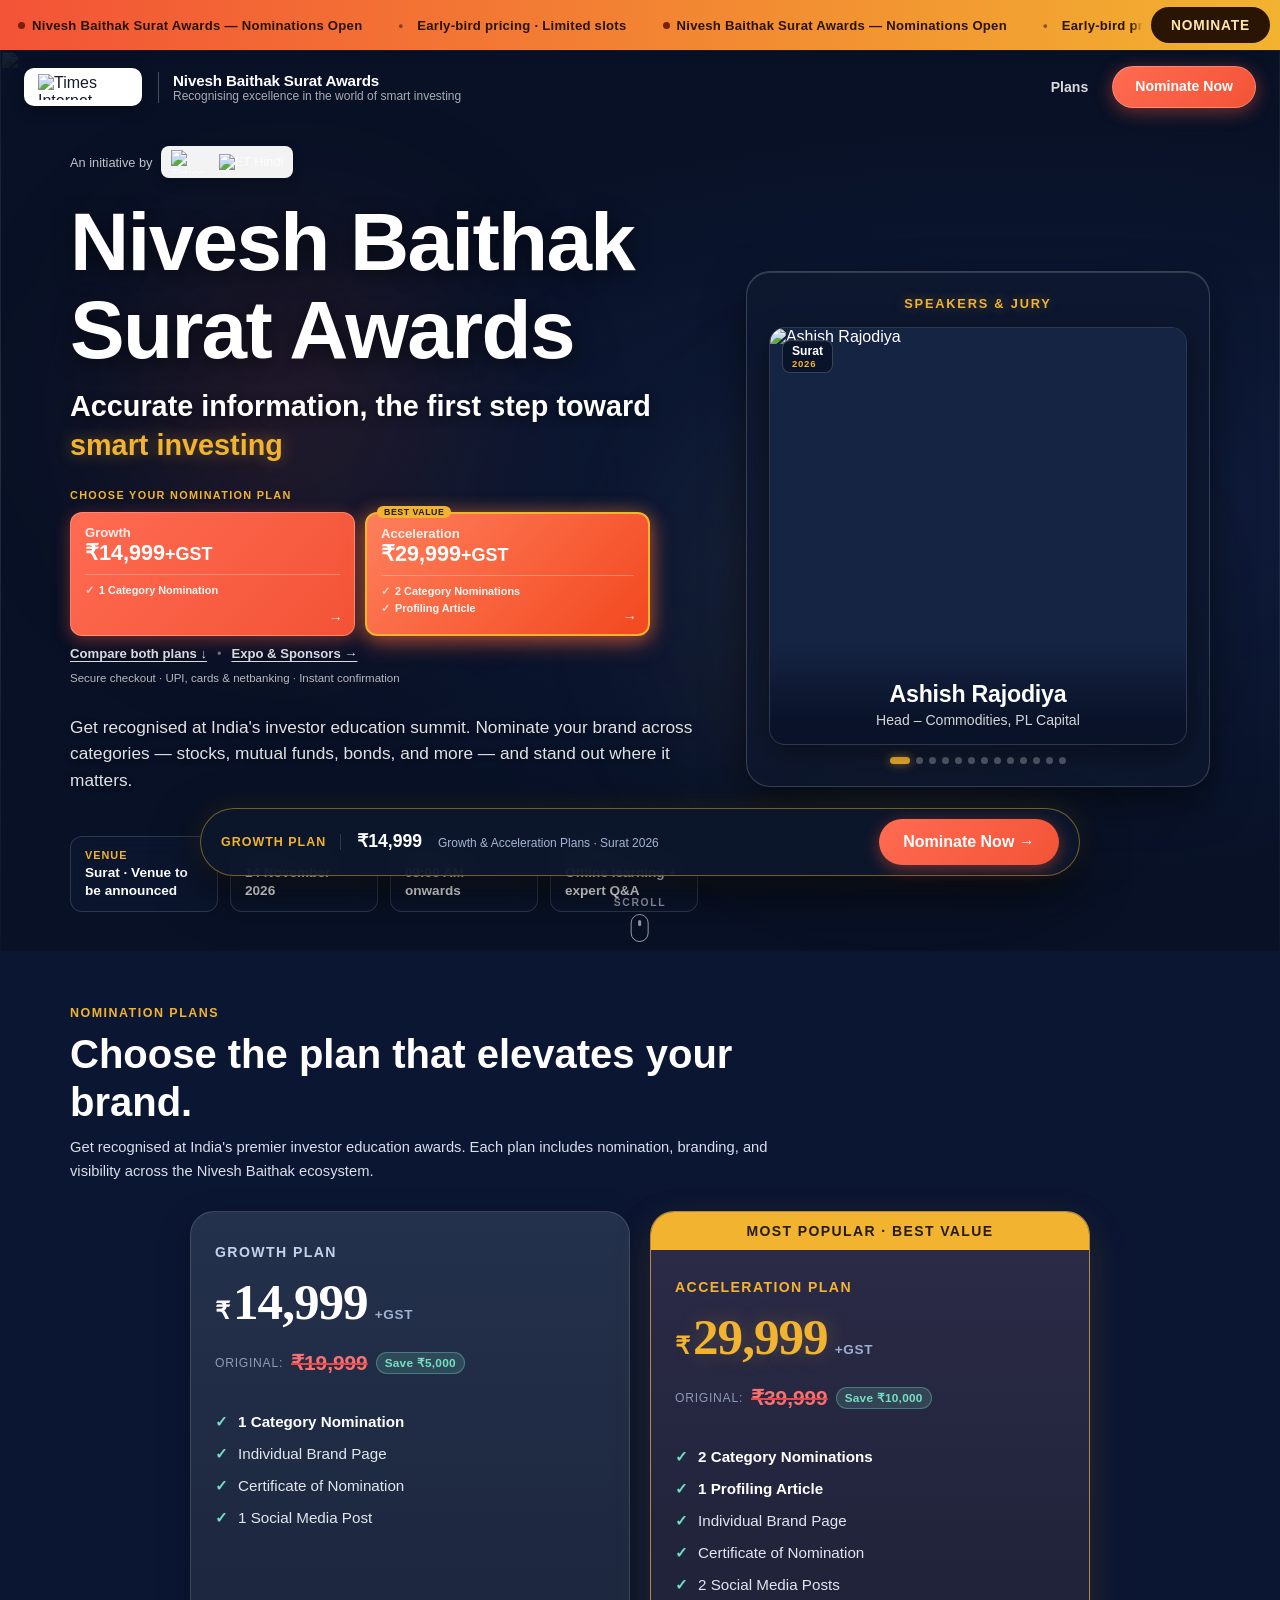
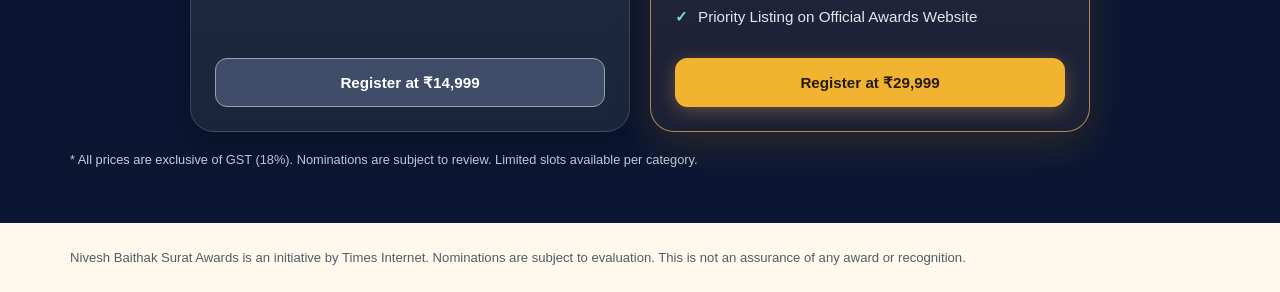
==== commit a8ef2b99: "feat: align partner hero UI with awards page, remove navbar cross-links, add responsive sticky foote" ====
--- a/index.html
+++ b/index.html
@@ -71,7 +71,6 @@
     </div>
     <nav class="header-nav" aria-label="Quick Links">
       <a href="#buy" class="nav-link">Plans</a>
-      <a href="partners/" class="button header-partner-btn">Partner / Expo</a>
       <button class="button button-accent header-register-btn" type="button" data-open-modal="register" data-cta="header"
         data-nav-section="header">Nominate Now</button>
     </nav>
@@ -272,14 +271,15 @@
     <p>Nivesh Baithak Surat Awards is an initiative by Times Internet. Nominations are subject to evaluation. This is not an assurance of any award or recognition.</p>
   </footer>
 
-  <!-- ── Sticky mobile CTA: always shows what you are buying and for how much ── -->
+  <!-- ── Responsive Sticky Footer CTA (Mobile-First UI) ── -->
   <div class="sticky-cta" data-sticky-cta>
     <div class="sticky-info">
       <span class="sticky-pass" data-sticky-pass>Awards Nominations Open</span>
       <span class="sticky-price" data-sticky-price>From ₹14,999+GST</span>
+      <span class="sticky-desc">Growth &amp; Acceleration Plans · Surat 2026</span>
     </div>
-    <button class="button button-accent sticky-button" data-open-modal="register" data-cta="sticky"
-      data-nav-section="sticky_cta">Nominate Now</button>
+    <button class="sticky-button" data-open-modal="register" data-cta="sticky"
+      data-nav-section="sticky_cta">Nominate Now &rarr;</button>
   </div>
 
   <p id="checkout-load-status" class="load-status" role="status" hidden></p>
--- a/styles.css
+++ b/styles.css
@@ -1295,20 +1295,24 @@
 }
 
 /* ── Sticky mobile CTA ── */
+/* ── Responsive Sticky Footer CTA (Mobile-First UI) ── */
 .sticky-cta {
-  display: flex;
+  display: flex !important;
   position: fixed;
   bottom: 0;
   left: 0;
   right: 0;
   align-items: center;
   justify-content: space-between;
-  gap: 10px;
-  padding: 8px 12px calc(8px + env(safe-area-inset-bottom));
-  background: var(--paper);
-  border-top: 1px solid #d7d3c8;
-  box-shadow: 0 -4px 18px rgba(8, 17, 38, 0.12);
-  z-index: 40;
+  gap: 12px;
+  padding: 10px 16px calc(10px + env(safe-area-inset-bottom));
+  background: rgba(12, 21, 40, 0.94);
+  border-top: 1px solid rgba(242, 179, 48, 0.35);
+  box-shadow: 0 -8px 32px rgba(0, 0, 0, 0.5), 0 0 20px rgba(242, 179, 48, 0.08);
+  backdrop-filter: blur(16px);
+  -webkit-backdrop-filter: blur(16px);
+  z-index: 90;
+  transition: transform 0.3s cubic-bezier(0.16, 1, 0.3, 1), opacity 0.3s ease, visibility 0.3s;
 }
 
 .sticky-info {
@@ -1319,9 +1323,11 @@
 }
 
 .sticky-pass {
-  font-size: 0.7rem;
-  font-weight: 700;
-  color: var(--muted);
+  font-size: 0.72rem;
+  font-weight: 800;
+  letter-spacing: 0.08em;
+  text-transform: uppercase;
+  color: var(--gold);
   line-height: 1.3;
   overflow: hidden;
   text-overflow: ellipsis;
@@ -1329,25 +1335,114 @@
 }
 
 .sticky-price {
-  font-size: 1rem;
+  font-size: 1.05rem;
   font-weight: 800;
-  color: var(--ink);
+  color: #ffffff;
   line-height: 1.2;
   font-feature-settings: "tnum";
 }
 
-/* Fixed width: the label never changes, so live price updates in .sticky-info
-   cannot resize the button and shift the bar. */
+.sticky-desc {
+  display: none;
+  font-size: 0.75rem;
+  color: #a4b5d4;
+  margin-top: 2px;
+  line-height: 1.2;
+}
+
 .sticky-button {
   flex: 0 0 auto;
-  width: 160px;
-  min-height: 46px;
-  padding-inline: 14px;
-  font-size: 0.92rem;
+  min-height: 44px;
+  padding: 10px 22px;
+  font-size: 0.94rem;
+  font-weight: 800;
+  border-radius: 12px;
+  background: linear-gradient(135deg, #ff6b52, #f35336);
+  color: #ffffff;
+  border: none;
+  box-shadow: 0 4px 16px rgba(243, 83, 54, 0.45);
+  cursor: pointer;
+  white-space: nowrap;
+  display: inline-flex;
+  align-items: center;
+  justify-content: center;
+  gap: 6px;
+  transition: transform 0.15s ease, filter 0.15s ease, box-shadow 0.15s ease;
+  text-decoration: none;
+}
+
+.sticky-button:hover {
+  filter: brightness(1.1);
+  transform: translateY(-1px);
+  box-shadow: 0 6px 20px rgba(243, 83, 54, 0.55);
+}
+
+.sticky-button:active {
+  transform: translateY(0);
+}
+
+/* Tablet screen size (600px - 991px) */
+@media (min-width: 600px) {
+  .sticky-cta {
+    padding: 12px 24px calc(12px + env(safe-area-inset-bottom));
+  }
+  .sticky-pass {
+    font-size: 0.76rem;
+  }
+  .sticky-price {
+    font-size: 1.15rem;
+  }
+  .sticky-desc {
+    display: block;
+  }
+  .sticky-button {
+    min-height: 46px;
+    padding: 11px 26px;
+    font-size: 0.98rem;
+  }
+}
+
+/* Desktop screen size (>= 992px) floating dock */
+@media (min-width: 992px) {
+  .sticky-cta {
+    bottom: 24px !important;
+    left: 50% !important;
+    right: auto !important;
+    transform: translateX(-50%);
+    width: min(880px, calc(100% - 48px));
+    border-radius: 999px;
+    padding: 12px 30px;
+    border: 1px solid rgba(242, 179, 48, 0.45);
+    background: rgba(13, 23, 44, 0.92);
+    box-shadow: 0 16px 48px rgba(0, 0, 0, 0.65), 0 0 28px rgba(242, 179, 48, 0.12);
+  }
+  .sticky-info {
+    flex-direction: row;
+    align-items: center;
+    gap: 16px;
+  }
+  .sticky-pass {
+    font-size: 0.78rem;
+    padding-right: 14px;
+    border-right: 1px solid rgba(255, 255, 255, 0.15);
+  }
+  .sticky-price {
+    font-size: 1.12rem;
+  }
+  .sticky-desc {
+    display: block;
+  }
+  .sticky-button {
+    border-radius: 999px;
+    padding: 12px 30px;
+    font-size: 1rem;
+  }
 }
 
 .modal-open .sticky-cta {
-  visibility: hidden;
+  visibility: hidden !important;
+  opacity: 0 !important;
+  pointer-events: none !important;
 }
 
 .load-status {
@@ -2195,10 +2290,6 @@
   .tier-benefits li {
     font-size: 0.95rem;
   }
-  /* desktop keeps the header + hero CTAs, so the bottom bar is dropped */
-  .sticky-cta {
-    display: none;
-  }
   .footer {
     padding-block: 24px;
     padding-bottom: 24px;
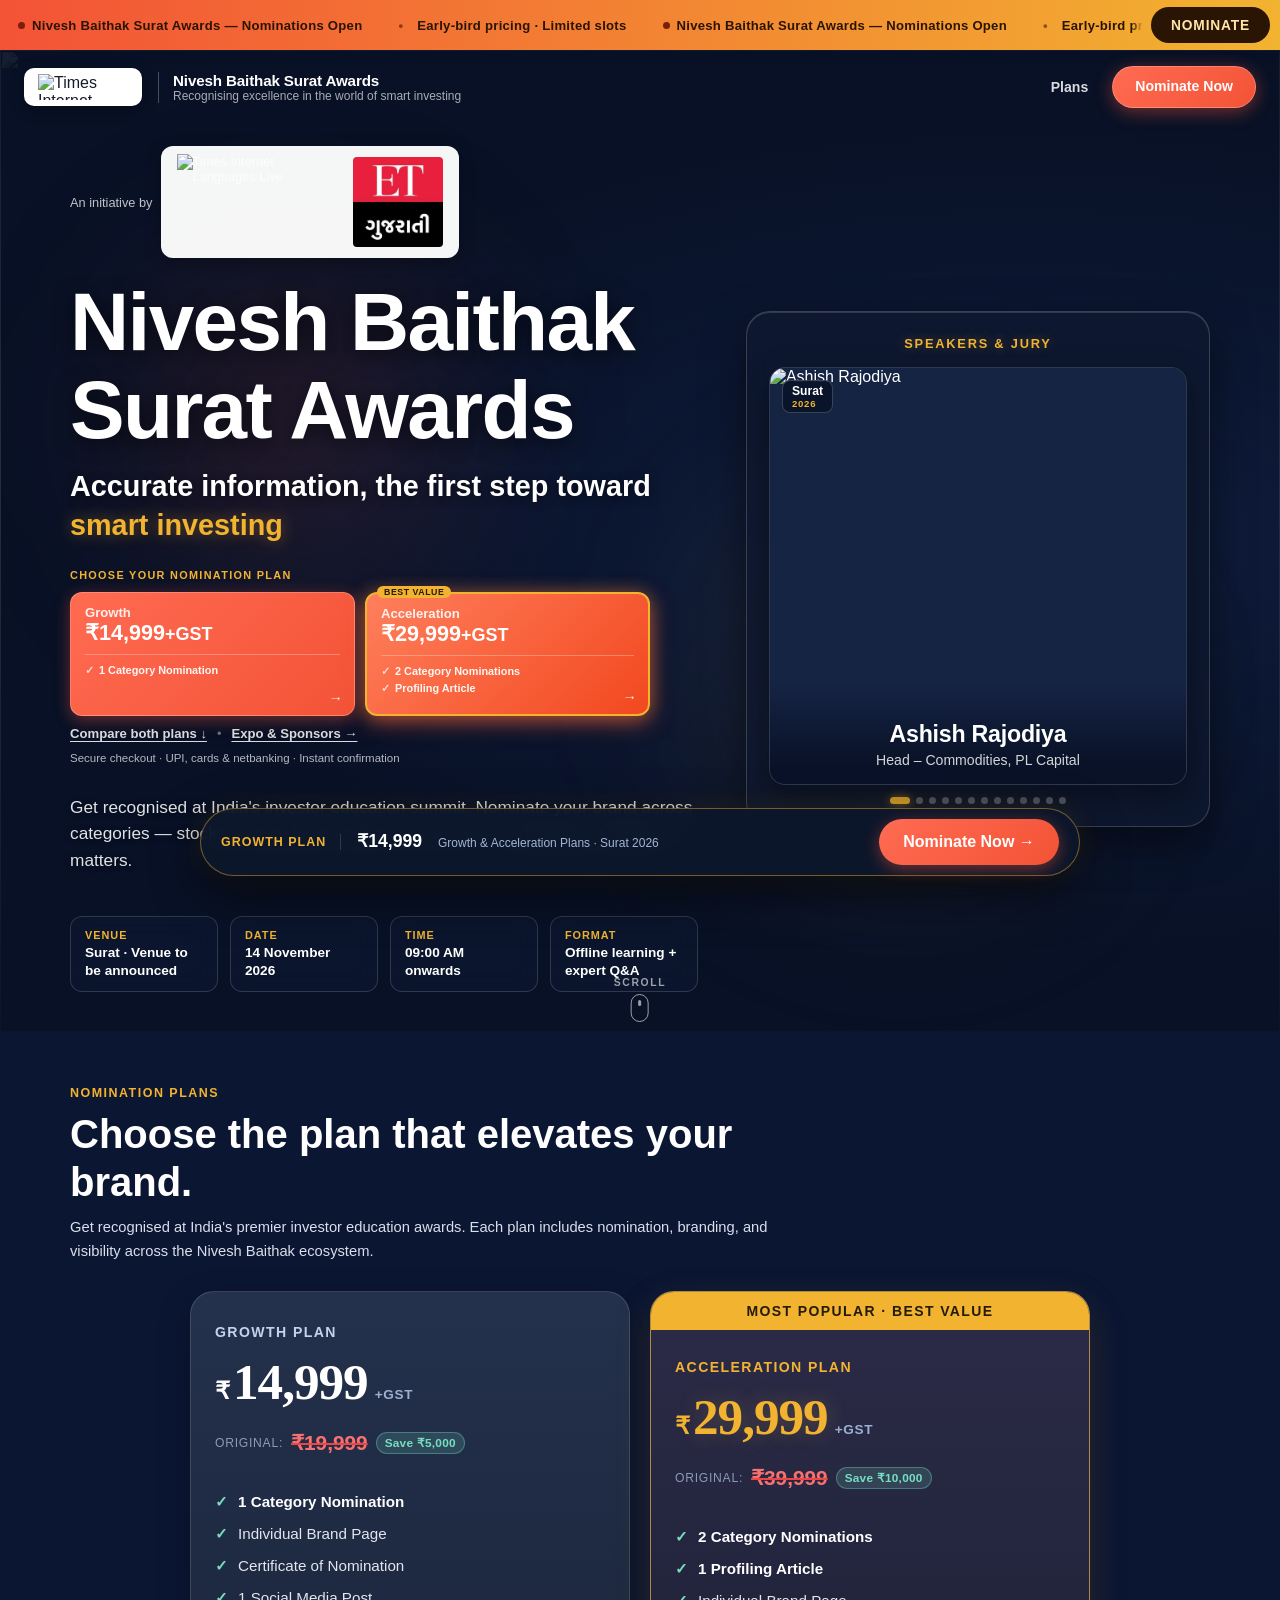
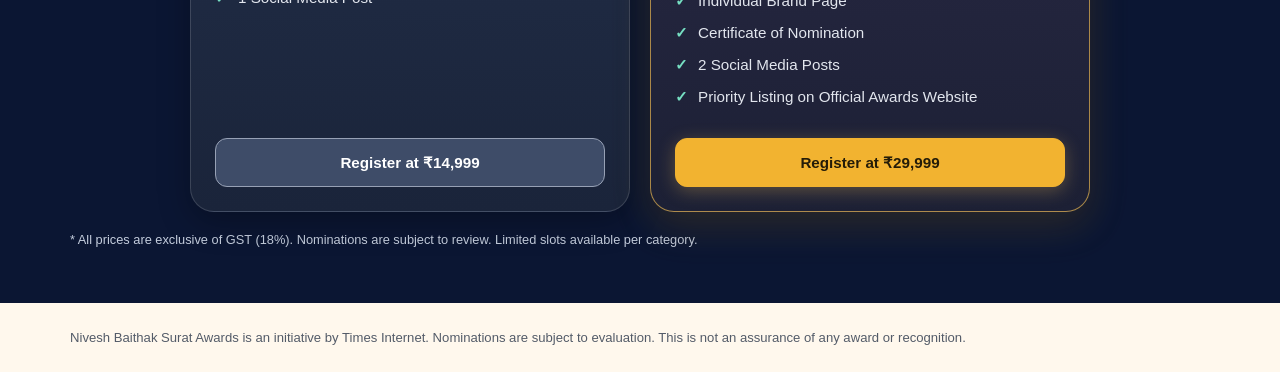
==== commit c02d99cd: "feat: replace ET Hindi with ET Gujarati logo (4x size), add Pay Now and Pay Later buttons with Zamee" ====
--- a/index.html
+++ b/index.html
@@ -90,7 +90,7 @@
               <div class="initiative-badges">
                 <img src="https://static.langimg.com/photo/132278250.cms" alt="Times Internet Languages Live"
                   width="135" height="81">
-                <img src="https://static.langimg.com/photo/133675594.cms" alt="ET Hindi" width="127" height="33">
+                <img src="etgujaratilogo.jpeg" alt="ET Gujarati" width="447" height="447">
               </div>
             </div>
           </div>
@@ -369,9 +369,14 @@
 
                 <p class="form-error" data-form-error role="alert" hidden></p>
 
-                <button class="button button-accent form-submit" id="reg-save-next-btn" type="button">
-                  Continue to payment & nominate
-                </button>
+                <div class="form-submit-split">
+                  <button class="button button-accent" id="reg-pay-now-btn" type="button">
+                    Pay Now
+                  </button>
+                  <button class="button button-secondary" id="reg-pay-later-btn" type="button">
+                    Pay Later
+                  </button>
+                </div>
               </div>
             </div>
           </div>
@@ -440,11 +445,12 @@
               </svg>
             </div>
             <div class="success-copy">
-              <p class="section-kicker">Submitted</p>
-              <h3>Nomination received!</h3>
-              <p>Thanks, we’ve received your nomination. Our team will review and confirm your category placement shortly.</p>
-            </div>
-            <div class="success-actions">
+              <p class="section-kicker" id="reg-success-kicker">Submitted</p>
+              <h3 id="reg-success-title">Nomination Process Started</h3>
+              <p id="reg-success-desc">Your nomination process has been started and payment is pending, an executive from our team would be in touch shortly, in case of any queries contact: 99197 59480 (Zameer).</p>
+            </div>
+            <div class="success-actions" style="display: flex; gap: 10px; justify-content: center; flex-wrap: wrap;">
+              <a href="tel:+919919759480" class="button button-accent" style="padding: 10px 18px; font-weight: 700;">Call Zameer (99197 59480)</a>
               <button type="button" class="button button-primary" data-close-modal>Close</button>
             </div>
           </div>
--- a/styles.css
+++ b/styles.css
@@ -526,21 +526,47 @@
 .initiative-badges {
   display: inline-flex;
   align-items: center;
-  gap: 8px;
-  background: rgba(255, 255, 255, 0.95);
-  padding: 4px 10px;
-  border-radius: 8px;
-  box-shadow: 0 4px 12px rgba(0, 0, 0, 0.25);
+  gap: 16px;
+  background: rgba(255, 255, 255, 0.96);
+  padding: 8px 16px;
+  border-radius: 12px;
+  box-shadow: 0 4px 16px rgba(0, 0, 0, 0.3);
 }
 
 .initiative-badges img {
   object-fit: contain;
-  max-height: 20px;
+  max-height: 80px;
   width: auto;
 }
 
 .initiative-badges img:last-child {
-  max-height: 17px;
+  max-height: 75px;
+  border-radius: 4px;
+}
+
+/* ── Split submit buttons for Pay Now / Pay Later ── */
+.form-submit-split {
+  display: flex;
+  gap: 12px;
+  margin-top: 16px;
+  width: 100%;
+}
+
+.form-submit-split .button {
+  flex: 1 1 50%;
+  padding: 13px 18px;
+  font-size: 0.98rem;
+  font-weight: 700;
+  text-align: center;
+  justify-content: center;
+  border-radius: 10px;
+}
+
+@media (max-width: 480px) {
+  .form-submit-split {
+    flex-direction: column;
+    gap: 10px;
+  }
 }
 
 .hero h1 {
@@ -2042,7 +2068,10 @@
     font-size: 0.8rem;
   }
   .initiative-badges img {
-    max-height: 24px;
+    max-height: 96px;
+  }
+  .initiative-badges img:last-child {
+    max-height: 90px;
   }
   .hero h1 {
     font-size: clamp(3.4rem, 9vw, 4.6rem);
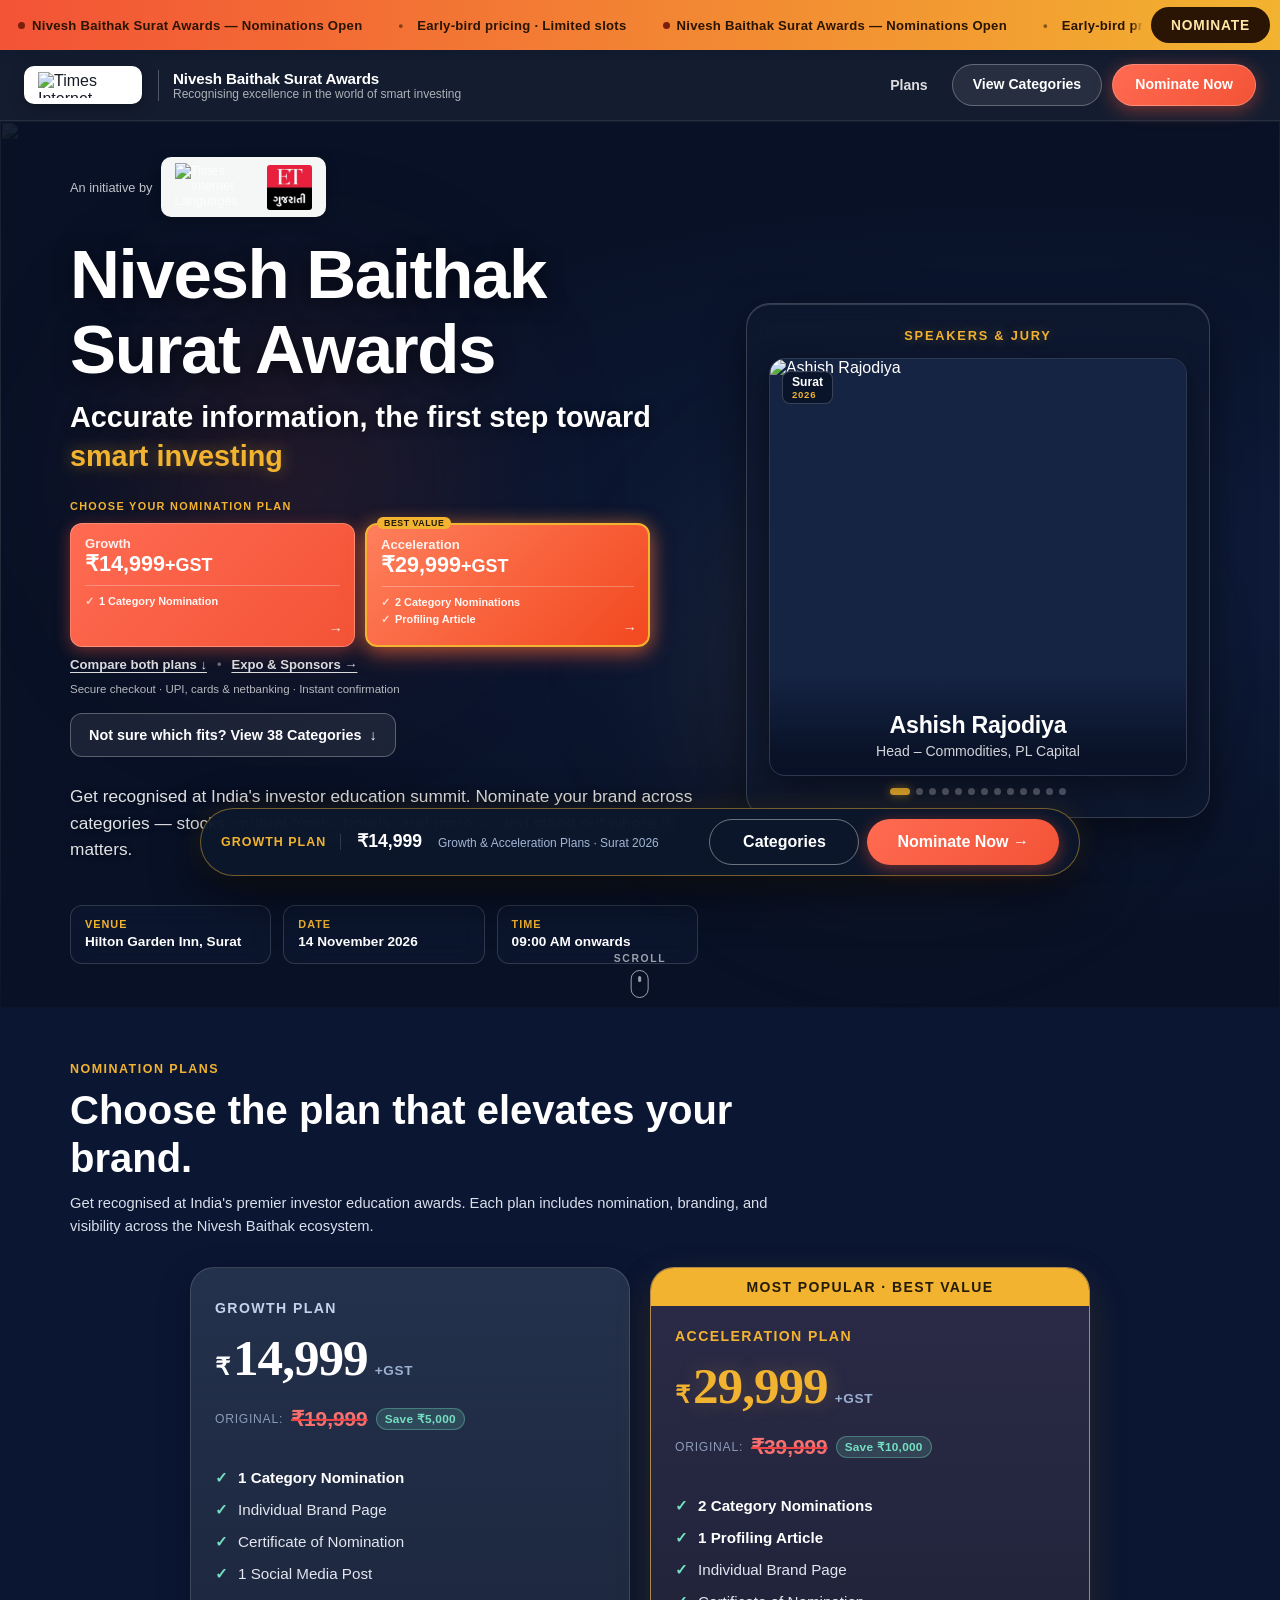
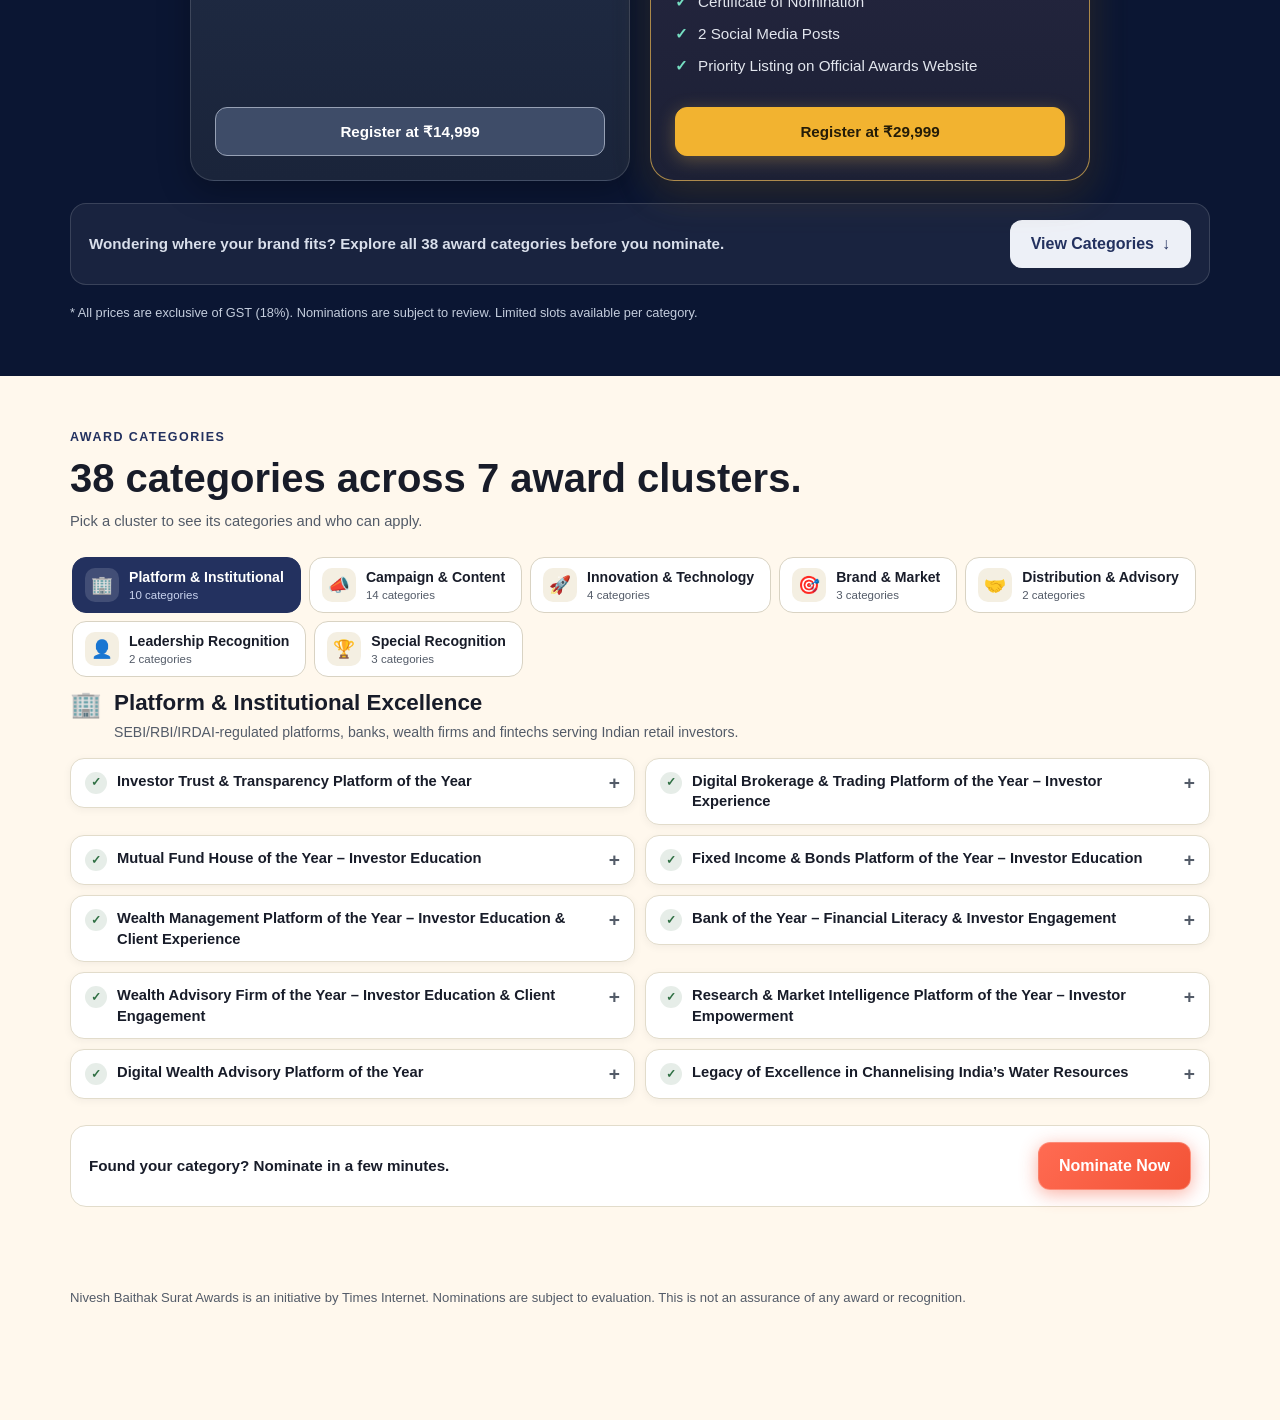
==== commit 9ba24797: "feat: add award categories section, View Categories CTAs and segment multi-select; fix responsive la" ====
--- a/index.html
+++ b/index.html
@@ -17,6 +17,7 @@
   <meta property="og:image" content="https://static.langimg.com/photo/132278264.cms">
   <meta name="twitter:card" content="summary_large_image">
 
+  <link rel="icon" href="data:image/svg+xml,%3Csvg xmlns=%27http://www.w3.org/2000/svg%27 viewBox=%270 0 100 100%27%3E%3Ctext y=%27.9em%27 font-size=%2790%27%3E%F0%9F%8F%86%3C/text%3E%3C/svg%3E">
   <link rel="preconnect" href="https://static.langimg.com">
   <link rel="preconnect" href="https://setufeed.indiatimes.com" crossorigin>
   <link rel="preconnect" href="https://api.indiatimes.com" crossorigin>
@@ -71,6 +72,7 @@
     </div>
     <nav class="header-nav" aria-label="Quick Links">
       <a href="#buy" class="nav-link">Plans</a>
+      <a href="#categories" class="button button-secondary header-categories-btn" data-cta="header_categories">View Categories</a>
       <button class="button button-accent header-register-btn" type="button" data-open-modal="register" data-cta="header"
         data-nav-section="header">Nominate Now</button>
     </nav>
@@ -131,6 +133,7 @@
               <a class="hero-partner-link" href="partners/">Expo &amp; Sponsors &rarr;</a>
             </div>
             <p class="hero-reassure">Secure checkout · UPI, cards &amp; netbanking · Instant confirmation</p>
+            <a class="button hero-partner-btn hero-categories-btn" href="#categories" data-cta="hero_categories">Not sure which fits? View 38 Categories <span aria-hidden="true">&darr;</span></a>
           </div>
 
           <p class="hero-description">Get recognised at India's investor education summit. Nominate your brand across categories &mdash; stocks, mutual funds, bonds, and more &mdash; and stand out where it matters.</p>
@@ -138,7 +141,7 @@
           <dl class="event-facts">
             <div class="fact-card">
               <dt>Venue</dt>
-              <dd>Surat · Venue to be announced</dd>
+              <dd>Hilton Garden Inn, Surat</dd>
             </div>
             <div class="fact-card">
               <dt>Date</dt>
@@ -147,10 +150,6 @@
             <div class="fact-card">
               <dt>Time</dt>
               <dd>09:00 AM onwards</dd>
-            </div>
-            <div class="fact-card">
-              <dt>Format</dt>
-              <dd>Offline learning + expert Q&amp;A</dd>
             </div>
           </dl>
         </div>
@@ -260,9 +259,562 @@
 
         </div>
 
+        <div class="pricing-categories-cta">
+          <p>Wondering where your brand fits? Explore all 38 award categories before you nominate.</p>
+          <a href="#categories" class="button button-secondary" data-cta="pricing_categories">View Categories <span aria-hidden="true">&darr;</span></a>
+        </div>
+
         <p class="pricing-note">* All prices are exclusive of GST (18%). Nominations are subject to review. Limited slots available per category.</p>
 
       </div>
+    </section>
+
+    <section class="categories-section" id="categories" aria-labelledby="categories-title">
+      <div class="container">
+        <div class="section-heading">
+          <p class="section-kicker">Award Categories</p>
+          <h2 id="categories-title">38 categories across 7 award clusters.</h2>
+          <p class="categories-subhead">Pick a cluster to see its categories and who can apply.</p>
+        </div>
+
+        <div class="cat-v2-layout">
+          <nav class="cat-v2-sidebar" aria-label="Award clusters" role="tablist">
+            <button class="cat-v2-sidebar-tab is-active" data-catv2="platform" id="catv2-tab-platform" role="tab" aria-selected="true" aria-controls="catv2-panel-platform" tabindex="0" type="button">
+              <span class="cat-v2-tab-icon" aria-hidden="true">🏢</span>
+              <span class="cat-v2-tab-text">
+                <strong>Platform &amp; Institutional</strong>
+                <small>10 categories</small>
+              </span>
+            </button>
+            <button class="cat-v2-sidebar-tab" data-catv2="campaign" id="catv2-tab-campaign" role="tab" aria-selected="false" aria-controls="catv2-panel-campaign" tabindex="-1" type="button">
+              <span class="cat-v2-tab-icon" aria-hidden="true">📣</span>
+              <span class="cat-v2-tab-text">
+                <strong>Campaign &amp; Content</strong>
+                <small>14 categories</small>
+              </span>
+            </button>
+            <button class="cat-v2-sidebar-tab" data-catv2="innovation" id="catv2-tab-innovation" role="tab" aria-selected="false" aria-controls="catv2-panel-innovation" tabindex="-1" type="button">
+              <span class="cat-v2-tab-icon" aria-hidden="true">🚀</span>
+              <span class="cat-v2-tab-text">
+                <strong>Innovation &amp; Technology</strong>
+                <small>4 categories</small>
+              </span>
+            </button>
+            <button class="cat-v2-sidebar-tab" data-catv2="brand" id="catv2-tab-brand" role="tab" aria-selected="false" aria-controls="catv2-panel-brand" tabindex="-1" type="button">
+              <span class="cat-v2-tab-icon" aria-hidden="true">🎯</span>
+              <span class="cat-v2-tab-text">
+                <strong>Brand &amp; Market</strong>
+                <small>3 categories</small>
+              </span>
+            </button>
+            <button class="cat-v2-sidebar-tab" data-catv2="distribution" id="catv2-tab-distribution" role="tab" aria-selected="false" aria-controls="catv2-panel-distribution" tabindex="-1" type="button">
+              <span class="cat-v2-tab-icon" aria-hidden="true">🤝</span>
+              <span class="cat-v2-tab-text">
+                <strong>Distribution &amp; Advisory</strong>
+                <small>2 categories</small>
+              </span>
+            </button>
+            <button class="cat-v2-sidebar-tab" data-catv2="leadership" id="catv2-tab-leadership" role="tab" aria-selected="false" aria-controls="catv2-panel-leadership" tabindex="-1" type="button">
+              <span class="cat-v2-tab-icon" aria-hidden="true">👤</span>
+              <span class="cat-v2-tab-text">
+                <strong>Leadership Recognition</strong>
+                <small>2 categories</small>
+              </span>
+            </button>
+            <button class="cat-v2-sidebar-tab" data-catv2="special" id="catv2-tab-special" role="tab" aria-selected="false" aria-controls="catv2-panel-special" tabindex="-1" type="button">
+              <span class="cat-v2-tab-icon" aria-hidden="true">🏆</span>
+              <span class="cat-v2-tab-text">
+                <strong>Special Recognition</strong>
+                <small>3 categories</small>
+              </span>
+            </button>
+          </nav>
+
+          <div class="cat-v2-content">
+
+            <div class="cat-v2-panel is-active" data-catv2-panel="platform" id="catv2-panel-platform" role="tabpanel" aria-labelledby="catv2-tab-platform">
+              <div class="cat-v2-panel-header">
+                <span class="cat-v2-panel-icon" aria-hidden="true">🏢</span>
+                <div>
+                  <h3>Platform &amp; Institutional Excellence</h3>
+                  <p>SEBI/RBI/IRDAI-regulated platforms, banks, wealth firms and fintechs serving Indian retail investors.</p>
+                </div>
+              </div>
+
+              <details class="cat-v2-card">
+                <summary><span class="cat-v2-check" aria-hidden="true">✓</span> Investor Trust &amp; Transparency Platform of the Year</summary>
+                <div class="cat-v2-card-body">
+                  <div class="cat-v2-block cat-v2-block--who">
+                    <span class="cat-v2-block-label">Who Can Apply</span>
+                    <p>SEBI/RBI/IRDAI-regulated or otherwise eligible investment, brokerage, bank, wealth, fintech or financial-services platforms serving Indian retail investors.</p>
+                  </div>
+                </div>
+              </details>
+
+              <details class="cat-v2-card">
+                <summary><span class="cat-v2-check" aria-hidden="true">✓</span> Digital Brokerage &amp; Trading Platform of the Year – Investor Experience</summary>
+                <div class="cat-v2-card-body">
+                  <div class="cat-v2-block cat-v2-block--who">
+                    <span class="cat-v2-block-label">Who Can Apply</span>
+                    <p>Registered stock brokers and digital brokerage/trading platforms serving Indian retail investors.</p>
+                  </div>
+                </div>
+              </details>
+
+              <details class="cat-v2-card">
+                <summary><span class="cat-v2-check" aria-hidden="true">✓</span> Mutual Fund House of the Year – Investor Education</summary>
+                <div class="cat-v2-card-body">
+                  <div class="cat-v2-block cat-v2-block--who">
+                    <span class="cat-v2-block-label">Who Can Apply</span>
+                    <p>AMFI-member / SEBI-registered asset management companies and mutual fund houses operating in India.</p>
+                  </div>
+                </div>
+              </details>
+
+              <details class="cat-v2-card">
+                <summary><span class="cat-v2-check" aria-hidden="true">✓</span> Fixed Income &amp; Bonds Platform of the Year – Investor Education</summary>
+                <div class="cat-v2-card-body">
+                  <div class="cat-v2-block cat-v2-block--who">
+                    <span class="cat-v2-block-label">Who Can Apply</span>
+                    <p>Regulated bond/fixed-income platforms, brokerages, banks, AMCs and wealth platforms with a material retail fixed-income proposition.</p>
+                  </div>
+                </div>
+              </details>
+
+              <details class="cat-v2-card">
+                <summary><span class="cat-v2-check" aria-hidden="true">✓</span> Wealth Management Platform of the Year – Investor Education &amp; Client Experience</summary>
+                <div class="cat-v2-card-body">
+                  <div class="cat-v2-block cat-v2-block--who">
+                    <span class="cat-v2-block-label">Who Can Apply</span>
+                    <p>Wealth managers, private banks, portfolio managers, digital wealth platforms and advisory firms with an India retail/affluent proposition.</p>
+                  </div>
+                </div>
+              </details>
+
+              <details class="cat-v2-card">
+                <summary><span class="cat-v2-check" aria-hidden="true">✓</span> Bank of the Year – Financial Literacy &amp; Investor Engagement</summary>
+                <div class="cat-v2-card-body">
+                  <div class="cat-v2-block cat-v2-block--who">
+                    <span class="cat-v2-block-label">Who Can Apply</span>
+                    <p>Scheduled commercial banks, small finance banks and eligible banking institutions with documented financial literacy/investor education initiatives.</p>
+                  </div>
+                </div>
+              </details>
+
+              <details class="cat-v2-card">
+                <summary><span class="cat-v2-check" aria-hidden="true">✓</span> Wealth Advisory Firm of the Year – Investor Education &amp; Client Engagement</summary>
+                <div class="cat-v2-card-body">
+                  <div class="cat-v2-block cat-v2-block--who">
+                    <span class="cat-v2-block-label">Who Can Apply</span>
+                    <p>SEBI-registered investment advisers/portfolio managers and eligible wealth/advisory firms with a documented client-education practice.</p>
+                  </div>
+                </div>
+              </details>
+
+              <details class="cat-v2-card">
+                <summary><span class="cat-v2-check" aria-hidden="true">✓</span> Research &amp; Market Intelligence Platform of the Year – Investor Empowerment</summary>
+                <div class="cat-v2-card-body">
+                  <div class="cat-v2-block cat-v2-block--who">
+                    <span class="cat-v2-block-label">Who Can Apply</span>
+                    <p>Research, analytics, screening, market-intelligence and investor-information platforms serving retail investors in India.</p>
+                  </div>
+                </div>
+              </details>
+
+              <details class="cat-v2-card">
+                <summary><span class="cat-v2-check" aria-hidden="true">✓</span> Digital Wealth Advisory Platform of the Year</summary>
+                <div class="cat-v2-card-body">
+                  <div class="cat-v2-block cat-v2-block--who">
+                    <span class="cat-v2-block-label">Who Can Apply</span>
+                    <p>Digital wealth platforms, RIAs, portfolio managers and eligible advisory firms with a regulated India wealth/advisory proposition.</p>
+                  </div>
+                </div>
+              </details>
+
+              <details class="cat-v2-card">
+                <summary><span class="cat-v2-check" aria-hidden="true">✓</span> Legacy of Excellence in Channelising India’s Water Resources</summary>
+                <div class="cat-v2-card-body">
+                  <div class="cat-v2-block cat-v2-block--who">
+                    <span class="cat-v2-block-label">Who Can Apply</span>
+                    <p>Eligible institutions and organisations with a sustained, measurable contribution to channelising India’s water resources through responsible investment, financing or infrastructure initiatives.</p>
+                  </div>
+                </div>
+              </details>
+            </div>
+
+            <div class="cat-v2-panel" data-catv2-panel="campaign" id="catv2-panel-campaign" role="tabpanel" aria-labelledby="catv2-tab-campaign">
+              <div class="cat-v2-panel-header">
+                <span class="cat-v2-panel-icon" aria-hidden="true">📣</span>
+                <div>
+                  <h3>Campaign &amp; Content Excellence</h3>
+                  <p>Banks, AMCs, brokers, insurers, fintechs, wealth firms and agencies driving investor awareness campaigns.</p>
+                </div>
+              </div>
+
+              <details class="cat-v2-card">
+                <summary><span class="cat-v2-check" aria-hidden="true">✓</span> Investor Education Initiative of the Year</summary>
+                <div class="cat-v2-card-body">
+                  <div class="cat-v2-block cat-v2-block--who">
+                    <span class="cat-v2-block-label">Who Can Apply</span>
+                    <p>Banks, AMCs, brokers, insurers, fintechs, wealth firms, exchanges/associations, agencies with client authorisation, and other eligible financial institutions.</p>
+                  </div>
+                </div>
+              </details>
+
+              <details class="cat-v2-card">
+                <summary><span class="cat-v2-check" aria-hidden="true">✓</span> Wealth Awareness Campaign of the Year</summary>
+                <div class="cat-v2-card-body">
+                  <div class="cat-v2-block cat-v2-block--who">
+                    <span class="cat-v2-block-label">Who Can Apply</span>
+                    <p>Wealth managers, banks, insurers, AMCs, brokers, fintechs and agencies with client authorisation.</p>
+                  </div>
+                </div>
+              </details>
+
+              <details class="cat-v2-card">
+                <summary><span class="cat-v2-check" aria-hidden="true">✓</span> Mutual Fund Investor Education Campaign of the Year</summary>
+                <div class="cat-v2-card-body">
+                  <div class="cat-v2-block cat-v2-block--who">
+                    <span class="cat-v2-block-label">Who Can Apply</span>
+                    <p>AMCs, mutual fund distributors, banks/brokers with eligible mutual-fund education campaigns, and agencies with client authorisation.</p>
+                  </div>
+                </div>
+              </details>
+
+              <details class="cat-v2-card">
+                <summary><span class="cat-v2-check" aria-hidden="true">✓</span> Insurance Awareness Initiative of the Year</summary>
+                <div class="cat-v2-card-body">
+                  <div class="cat-v2-block cat-v2-block--who">
+                    <span class="cat-v2-block-label">Who Can Apply</span>
+                    <p>IRDAI-regulated life/general/health insurers, eligible distributors/banks and agencies with client authorisation.</p>
+                  </div>
+                </div>
+              </details>
+
+              <details class="cat-v2-card">
+                <summary><span class="cat-v2-check" aria-hidden="true">✓</span> Regional / Vernacular Investor Education Initiative of the Year</summary>
+                <div class="cat-v2-card-body">
+                  <div class="cat-v2-block cat-v2-block--who">
+                    <span class="cat-v2-block-label">Who Can Apply</span>
+                    <p>Any eligible BFSI/fintech/wealth organisation or agency with an India investor-education initiative delivered materially in Hindi or other Indian languages.</p>
+                  </div>
+                </div>
+              </details>
+
+              <details class="cat-v2-card">
+                <summary><span class="cat-v2-check" aria-hidden="true">✓</span> Excellence in Rural Financial Literacy &amp; Inclusion</summary>
+                <div class="cat-v2-card-body">
+                  <div class="cat-v2-block cat-v2-block--who">
+                    <span class="cat-v2-block-label">Who Can Apply</span>
+                    <p>Banks, AMCs, insurers, fintechs, NGOs, government-linked institutions and agencies running measurable financial-literacy or inclusion initiatives for rural communities.</p>
+                  </div>
+                </div>
+              </details>
+
+              <details class="cat-v2-card">
+                <summary><span class="cat-v2-check" aria-hidden="true">✓</span> Digital Content Campaign for Investor Awareness</summary>
+                <div class="cat-v2-card-body">
+                  <div class="cat-v2-block cat-v2-block--who">
+                    <span class="cat-v2-block-label">Who Can Apply</span>
+                    <p>BFSI/fintech/wealth brands, research/content platforms and agencies with client authorisation.</p>
+                  </div>
+                </div>
+              </details>
+
+              <details class="cat-v2-card">
+                <summary><span class="cat-v2-check" aria-hidden="true">✓</span> Investor Education Video / Podcast Series of the Year</summary>
+                <div class="cat-v2-card-body">
+                  <div class="cat-v2-block cat-v2-block--who">
+                    <span class="cat-v2-block-label">Who Can Apply</span>
+                    <p>Banks, AMCs, brokers, insurers, fintechs, wealth firms, research/media-style brand properties and agencies with client authorisation.</p>
+                  </div>
+                </div>
+              </details>
+
+              <details class="cat-v2-card">
+                <summary><span class="cat-v2-check" aria-hidden="true">✓</span> Investor Protection &amp; Fraud Awareness Initiative of the Year</summary>
+                <div class="cat-v2-card-body">
+                  <div class="cat-v2-block cat-v2-block--who">
+                    <span class="cat-v2-block-label">Who Can Apply</span>
+                    <p>Banks, brokers, AMCs, insurers, fintechs, exchanges, industry bodies and eligible entities running investor-protection/cyber-fraud awareness.</p>
+                  </div>
+                </div>
+              </details>
+
+              <details class="cat-v2-card">
+                <summary><span class="cat-v2-check" aria-hidden="true">✓</span> Women Investor Education &amp; Inclusion Initiative of the Year</summary>
+                <div class="cat-v2-card-body">
+                  <div class="cat-v2-block cat-v2-block--who">
+                    <span class="cat-v2-block-label">Who Can Apply</span>
+                    <p>Eligible BFSI/fintech/wealth organisations, foundations/industry bodies and agencies with client authorisation running women-focused financial education.</p>
+                  </div>
+                </div>
+              </details>
+
+              <details class="cat-v2-card">
+                <summary><span class="cat-v2-check" aria-hidden="true">✓</span> Young / New-to-Market Investor Education Initiative of the Year</summary>
+                <div class="cat-v2-card-body">
+                  <div class="cat-v2-block cat-v2-block--who">
+                    <span class="cat-v2-block-label">Who Can Apply</span>
+                    <p>Brokers, fintechs, AMCs, banks, insurers, wealth platforms, educational initiatives and agencies with client authorisation targeting first-time/young investors.</p>
+                  </div>
+                </div>
+              </details>
+
+              <details class="cat-v2-card">
+                <summary><span class="cat-v2-check" aria-hidden="true">✓</span> Retirement &amp; Long-Term Wealth Awareness Initiative of the Year</summary>
+                <div class="cat-v2-card-body">
+                  <div class="cat-v2-block cat-v2-block--who">
+                    <span class="cat-v2-block-label">Who Can Apply</span>
+                    <p>Insurers, AMCs, banks, pension/retirement platforms, wealth firms and agencies with client authorisation.</p>
+                  </div>
+                </div>
+              </details>
+
+              <details class="cat-v2-card">
+                <summary><span class="cat-v2-check" aria-hidden="true">✓</span> Passive &amp; ETF Investor Education Initiative of the Year</summary>
+                <div class="cat-v2-card-body">
+                  <div class="cat-v2-block cat-v2-block--who">
+                    <span class="cat-v2-block-label">Who Can Apply</span>
+                    <p>AMCs, brokers, investment platforms and eligible institutions with ETF/index/passive-investing education initiatives.</p>
+                  </div>
+                </div>
+              </details>
+
+              <details class="cat-v2-card">
+                <summary><span class="cat-v2-check" aria-hidden="true">✓</span> Responsible Trading &amp; Markets Education Initiative of the Year</summary>
+                <div class="cat-v2-card-body">
+                  <div class="cat-v2-block cat-v2-block--who">
+                    <span class="cat-v2-block-label">Who Can Apply</span>
+                    <p>Registered brokers, trading platforms, market-education providers and eligible entities delivering responsible trading/risk education.</p>
+                  </div>
+                </div>
+              </details>
+            </div>
+
+            <div class="cat-v2-panel" data-catv2-panel="innovation" id="catv2-panel-innovation" role="tabpanel" aria-labelledby="catv2-tab-innovation">
+              <div class="cat-v2-panel-header">
+                <span class="cat-v2-panel-icon" aria-hidden="true">🚀</span>
+                <div>
+                  <h3>Innovation &amp; Technology</h3>
+                  <p>Fintechs, banks, brokers, AMCs and wealth platforms with India-live technology innovations.</p>
+                </div>
+              </div>
+
+              <details class="cat-v2-card">
+                <summary><span class="cat-v2-check" aria-hidden="true">✓</span> Fintech Innovation in Investor Engagement</summary>
+                <div class="cat-v2-card-body">
+                  <div class="cat-v2-block cat-v2-block--who">
+                    <span class="cat-v2-block-label">Who Can Apply</span>
+                    <p>Fintechs, banks, brokers, AMCs, wealth platforms and financial institutions with an India-live investor-engagement innovation.</p>
+                  </div>
+                </div>
+              </details>
+
+              <details class="cat-v2-card">
+                <summary><span class="cat-v2-check" aria-hidden="true">✓</span> AI-Enabled Investor Experience / Advisory Innovation</summary>
+                <div class="cat-v2-card-body">
+                  <div class="cat-v2-block cat-v2-block--who">
+                    <span class="cat-v2-block-label">Who Can Apply</span>
+                    <p>Fintechs, brokers, banks, wealth/advisory firms and technology providers with a deployed AI-enabled investor experience or advisory-support solution.</p>
+                  </div>
+                </div>
+              </details>
+
+              <details class="cat-v2-card">
+                <summary><span class="cat-v2-check" aria-hidden="true">✓</span> Investor App of the Year – Retail Investing Experience</summary>
+                <div class="cat-v2-card-body">
+                  <div class="cat-v2-block cat-v2-block--who">
+                    <span class="cat-v2-block-label">Who Can Apply</span>
+                    <p>Brokerages, investment fintechs, banks, AMCs and wealth platforms with an India-live retail investing app.</p>
+                  </div>
+                </div>
+              </details>
+
+              <details class="cat-v2-card">
+                <summary><span class="cat-v2-check" aria-hidden="true">✓</span> Digital Onboarding &amp; Investor Access Innovation</summary>
+                <div class="cat-v2-card-body">
+                  <div class="cat-v2-block cat-v2-block--who">
+                    <span class="cat-v2-block-label">Who Can Apply</span>
+                    <p>Banks, brokers, fintechs, AMCs and wealth platforms with a material digital onboarding, KYC/accessibility or investor-access innovation.</p>
+                  </div>
+                </div>
+              </details>
+            </div>
+
+            <div class="cat-v2-panel" data-catv2-panel="brand" id="catv2-panel-brand" role="tabpanel" aria-labelledby="catv2-tab-brand">
+              <div class="cat-v2-panel-header">
+                <span class="cat-v2-panel-icon" aria-hidden="true">🎯</span>
+                <div>
+                  <h3>Brand &amp; Market Positioning</h3>
+                  <p>India-focused fintech and wealthtech brands demonstrating investor trust and education leadership.</p>
+                </div>
+              </div>
+
+              <details class="cat-v2-card">
+                <summary><span class="cat-v2-check" aria-hidden="true">✓</span> Emerging WealthTech Brand of the Year</summary>
+                <div class="cat-v2-card-body">
+                  <div class="cat-v2-block cat-v2-block--who">
+                    <span class="cat-v2-block-label">Who Can Apply</span>
+                    <p>India-focused wealthtech/investment brands generally ≤7 years old or in a clearly documented scale-up phase; regulated/eligible where required.</p>
+                  </div>
+                </div>
+              </details>
+
+              <details class="cat-v2-card">
+                <summary><span class="cat-v2-check" aria-hidden="true">✓</span> Most Trusted Fintech Brand of the Year</summary>
+                <div class="cat-v2-card-body">
+                  <div class="cat-v2-block cat-v2-block--who">
+                    <span class="cat-v2-block-label">Who Can Apply</span>
+                    <p>India-focused fintech brands (broking, wealth, payments, insurtech, or lending) with a minimum of 2 years of operating history and demonstrable retail user base; SEBI/RBI/IRDAI registered or regulated where applicable; must demonstrate a consumer trust or investor education initiative in the nomination period.</p>
+                  </div>
+                </div>
+              </details>
+
+              <details class="cat-v2-card">
+                <summary><span class="cat-v2-check" aria-hidden="true">✓</span> Best D2C Investment Platform</summary>
+                <div class="cat-v2-card-body">
+                  <div class="cat-v2-block cat-v2-block--who">
+                    <span class="cat-v2-block-label">Who Can Apply</span>
+                    <p>India-focused, app-first investment platforms offering direct (non-advisor-mediated) access to equities, mutual funds, bonds, gold, or alternative assets; generally ≤7 years old or in a clearly documented scale-up phase; SEBI-registered or operating under a regulated partner where required; platform must be live and transacting in the nomination period.</p>
+                  </div>
+                </div>
+              </details>
+            </div>
+
+            <div class="cat-v2-panel" data-catv2-panel="distribution" id="catv2-panel-distribution" role="tabpanel" aria-labelledby="catv2-tab-distribution">
+              <div class="cat-v2-panel-header">
+                <span class="cat-v2-panel-icon" aria-hidden="true">🤝</span>
+                <div>
+                  <h3>Distribution &amp; Advisory Network</h3>
+                  <p>Institutions running education and enablement programmes for IFAs, distributors and investor communities.</p>
+                </div>
+              </div>
+
+              <details class="cat-v2-card">
+                <summary><span class="cat-v2-check" aria-hidden="true">✓</span> IFA / Distributor Engagement Initiative of the Year</summary>
+                <div class="cat-v2-card-body">
+                  <div class="cat-v2-block cat-v2-block--who">
+                    <span class="cat-v2-block-label">Who Can Apply</span>
+                    <p>AMCs, insurers, wealth platforms, banks and eligible financial institutions running education/enablement programmes for IFAs, MFDs, distributors or advisors.</p>
+                  </div>
+                </div>
+              </details>
+
+              <details class="cat-v2-card">
+                <summary><span class="cat-v2-check" aria-hidden="true">✓</span> Investor Community &amp; Engagement Initiative of the Year</summary>
+                <div class="cat-v2-card-body">
+                  <div class="cat-v2-block cat-v2-block--who">
+                    <span class="cat-v2-block-label">Who Can Apply</span>
+                    <p>Brokerages, fintechs, AMCs, banks, wealth firms, research platforms and eligible communities with structured investor-engagement programmes.</p>
+                  </div>
+                </div>
+              </details>
+            </div>
+
+            <div class="cat-v2-panel" data-catv2-panel="leadership" id="catv2-panel-leadership" role="tabpanel" aria-labelledby="catv2-tab-leadership">
+              <div class="cat-v2-panel-header">
+                <span class="cat-v2-panel-icon" aria-hidden="true">👤</span>
+                <div>
+                  <h3>Leadership Recognition</h3>
+                  <p>Outstanding individual leaders driving investor education and engagement in the BFSI/fintech ecosystem.</p>
+                </div>
+              </div>
+
+              <details class="cat-v2-card">
+                <summary><span class="cat-v2-check" aria-hidden="true">✓</span> CXO of the Year – Investor Education &amp; Engagement</summary>
+                <div class="cat-v2-card-body">
+                  <div class="cat-v2-block cat-v2-block--who">
+                    <span class="cat-v2-block-label">Who Can Apply</span>
+                    <p>Serving CXOs/senior leaders of eligible BFSI/fintech/wealth organisations, nominated by their organisation.</p>
+                  </div>
+                </div>
+              </details>
+
+              <details class="cat-v2-card">
+                <summary><span class="cat-v2-check" aria-hidden="true">✓</span> Woman Leader in Wealth &amp; Investment Advisory</summary>
+                <div class="cat-v2-card-body">
+                  <div class="cat-v2-block cat-v2-block--who">
+                    <span class="cat-v2-block-label">Who Can Apply</span>
+                    <p>Serving women leaders in wealth management, investment advisory, brokerage, asset management or investor education, nominated by their organisation.</p>
+                  </div>
+                </div>
+              </details>
+            </div>
+
+            <div class="cat-v2-panel" data-catv2-panel="special" id="catv2-panel-special" role="tabpanel" aria-labelledby="catv2-tab-special">
+              <div class="cat-v2-panel-header">
+                <span class="cat-v2-panel-icon" aria-hidden="true">🏆</span>
+                <div>
+                  <h3>Special Recognition</h3>
+                  <p>Editorial and jury-selected recognitions for exceptional trust, transparency, and community choice.</p>
+                </div>
+              </div>
+
+              <details class="cat-v2-card cat-v2-card--special">
+                <summary><span class="cat-v2-check cat-v2-check--gold" aria-hidden="true">★</span> Editor's Choice – Responsible Investor Communication</summary>
+                <div class="cat-v2-card-body">
+                  <div class="cat-v2-block cat-v2-block--who">
+                    <span class="cat-v2-block-label">Who Can Apply</span>
+                    <p>Eligible organisations considered by the editorial/jury based on publicly available or submitted evidence; no paid nomination required.</p>
+                  </div>
+                </div>
+              </details>
+
+              <details class="cat-v2-card cat-v2-card--special">
+                <summary><span class="cat-v2-check cat-v2-check--gold" aria-hidden="true">★</span> Jury Recognition – Investor Trust &amp; Transparency</summary>
+                <div class="cat-v2-card-body">
+                  <div class="cat-v2-block cat-v2-block--who">
+                    <span class="cat-v2-block-label">Who Can Apply</span>
+                    <p>Eligible regulated financial-services organisations shortlisted by the jury for exceptional documented trust/transparency practice.</p>
+                  </div>
+                </div>
+              </details>
+
+              <details class="cat-v2-card cat-v2-card--special">
+                <summary><span class="cat-v2-check cat-v2-check--gold" aria-hidden="true">★</span> Nivesh Baithak Community Choice Award</summary>
+                <div class="cat-v2-card-body">
+                  <div class="cat-v2-block cat-v2-block--who">
+                    <span class="cat-v2-block-label">Who Can Apply</span>
+                    <p>Only shortlisted finalists from eligible paid categories; no separate nomination fee.</p>
+                  </div>
+                </div>
+              </details>
+            </div>
+          </div>
+        </div>
+
+        <div class="categories-cta">
+          <p>Found your category? Nominate in a few minutes.</p>
+          <button class="button button-accent" type="button" data-open-modal="register" data-cta="categories_nominate"
+            data-nav-section="categories_section">Nominate Now</button>
+        </div>
+      </div>
+      <script>
+        (function () {
+          var tabs = Array.prototype.slice.call(document.querySelectorAll('[data-catv2]'));
+          function show(tab, focus) {
+            tabs.forEach(function (t) {
+              var on = t === tab;
+              t.classList.toggle('is-active', on);
+              t.setAttribute('aria-selected', on ? 'true' : 'false');
+              t.tabIndex = on ? 0 : -1;
+              document.getElementById('catv2-panel-' + t.getAttribute('data-catv2')).classList.toggle('is-active', on);
+            });
+            if (focus) tab.focus();
+            if (tab.scrollIntoView) tab.scrollIntoView({ block: 'nearest', inline: 'center' });
+          }
+          tabs.forEach(function (t, i) {
+            t.addEventListener('click', function () { show(t); });
+            t.addEventListener('keydown', function (ev) {
+              var n = ev.key === 'ArrowRight' ? i + 1 : ev.key === 'ArrowLeft' ? i - 1 : ev.key === 'Home' ? 0 : ev.key === 'End' ? tabs.length - 1 : null;
+              if (n === null) return;
+              ev.preventDefault();
+              show(tabs[(n + tabs.length) % tabs.length], true);
+            });
+          });
+        })();
+      </script>
     </section>
 
   </main>
@@ -278,8 +830,11 @@
       <span class="sticky-price" data-sticky-price>From ₹14,999+GST</span>
       <span class="sticky-desc">Growth &amp; Acceleration Plans · Surat 2026</span>
     </div>
-    <button class="sticky-button" data-open-modal="register" data-cta="sticky"
-      data-nav-section="sticky_cta">Nominate Now &rarr;</button>
+    <div class="sticky-actions">
+      <a href="#categories" class="sticky-button sticky-button--ghost" data-cta="sticky_categories">Categories</a>
+      <button class="sticky-button" data-open-modal="register" data-cta="sticky"
+        data-nav-section="sticky_cta">Nominate Now &rarr;</button>
+    </div>
   </div>
 
   <p id="checkout-load-status" class="load-status" role="status" hidden></p>
@@ -366,6 +921,18 @@
 
               <div data-form-step>
                 <div class="efr-fields" id="reg-fields-container" data-form-code="nivesh-baithak-register"></div>
+
+                <div class="segment-select" data-segment-select>
+                  <span class="segment-label" id="segment-label">Award segments of interest <span class="req">*</span></span>
+                  <button type="button" class="segment-box" data-segment-toggle aria-haspopup="listbox"
+                    aria-expanded="false" aria-labelledby="segment-label">
+                    <span class="segment-summary" data-segment-summary>Select one or more segments</span>
+                    <span class="segment-chevron" aria-hidden="true"></span>
+                  </button>
+                  <div class="segment-dropdown" data-segment-list role="listbox" aria-multiselectable="true"
+                    aria-labelledby="segment-label" hidden></div>
+                  <p class="efr-error" data-segment-error role="alert" hidden>Please select at least one segment.</p>
+                </div>
 
                 <p class="form-error" data-form-error role="alert" hidden></p>
 
--- a/styles.css
+++ b/styles.css
@@ -39,6 +39,8 @@
 body {
   margin: 0;
   overflow-x: hidden;
+  overflow-x: clip;
+  min-width: 320px;
 }
 
 body.modal-open {
@@ -78,6 +80,14 @@
 h1,
 h2,
 h3,
+p,
+dd {
+  overflow-wrap: break-word;
+}
+
+h1,
+h2,
+h3,
 p {
   margin: 0;
 }
@@ -115,6 +125,7 @@
   width: calc(100% - 28px);
   margin-inline: auto;
 }
+
 
 .skip-link {
   position: fixed;
@@ -288,8 +299,9 @@
   justify-content: space-between;
   align-items: center;
   gap: 12px;
-  padding: 10px 14px;
+  padding: 10px max(14px, env(safe-area-inset-right)) 10px max(14px, env(safe-area-inset-left));
   background: rgba(8, 17, 38, 0.94);
+  border-bottom: 1px solid rgba(255, 255, 255, 0.08);
 }
 
 .header-left {
@@ -299,9 +311,16 @@
   min-width: 0;
 }
 
+.header-logo-link {
+  display: inline-flex;
+  flex-shrink: 0;
+}
+
 .header-logo {
+  flex-shrink: 0;
   height: 30px;
   width: auto;
+  max-width: none;
   object-fit: contain;
   background: #ffffff;
   padding: 5px 10px;
@@ -392,6 +411,10 @@
 
 .hero-image {
   position: absolute;
+  top: 0;
+  right: 0;
+  bottom: 0;
+  left: 0;
   inset: 0;
   width: 100%;
   height: 100%;
@@ -404,6 +427,10 @@
 .hero:before {
   content: "";
   position: absolute;
+  top: 0;
+  right: 0;
+  bottom: 0;
+  left: 0;
   inset: 0;
   background:
     radial-gradient(ellipse at 80% 50%, rgba(25, 45, 95, 0.4) 0%, transparent 60%),
@@ -526,22 +553,22 @@
 .initiative-badges {
   display: inline-flex;
   align-items: center;
-  gap: 16px;
+  gap: 12px;
   background: rgba(255, 255, 255, 0.96);
-  padding: 8px 16px;
-  border-radius: 12px;
-  box-shadow: 0 4px 16px rgba(0, 0, 0, 0.3);
+  padding: 6px 14px;
+  border-radius: 10px;
+  box-shadow: 0 3px 12px rgba(0, 0, 0, 0.25);
 }
 
 .initiative-badges img {
   object-fit: contain;
-  max-height: 80px;
+  max-height: 40px;
   width: auto;
 }
 
 .initiative-badges img:last-child {
-  max-height: 75px;
-  border-radius: 4px;
+  max-height: 38px;
+  border-radius: 3px;
 }
 
 /* ── Split submit buttons for Pay Now / Pay Later ── */
@@ -562,7 +589,7 @@
   border-radius: 10px;
 }
 
-@media (max-width: 480px) {
+@media (max-width: 479px) {
   .form-submit-split {
     flex-direction: column;
     gap: 10px;
@@ -570,7 +597,7 @@
 }
 
 .hero h1 {
-  font-size: clamp(2.5rem, 12vw, 3.4rem);
+  font-size: clamp(2rem, 10.5vw, 3.4rem);
   font-weight: 900;
   line-height: 1.08;
   margin-bottom: 8px;
@@ -663,12 +690,12 @@
   max-width: var(--picker-max);
 }
 
-.pick-row--two {
+.pick-row.pick-row--two {
   max-width: 580px;
 }
 @media (min-width: 600px) {
-  .pick-row--two {
-    grid-template-columns: repeat(2, minmax(0, 1fr)) !important;
+  .pick-row.pick-row--two {
+    grid-template-columns: repeat(2, minmax(0, 1fr));
   }
 }
 
@@ -787,7 +814,8 @@
 .hero-picker-links {
   display: flex;
   align-items: center;
-  gap: 10px;
+  gap: 6px 10px;
+  flex-wrap: wrap;
   margin-top: 8px;
 }
 
@@ -813,6 +841,10 @@
 }
 
 .hero-partner-link {
+  display: inline-flex;
+  align-items: center;
+  text-align: left;
+  font-family: inherit;
   background: none;
   border: none;
   color: rgba(255, 255, 255, 0.85);
@@ -846,6 +878,10 @@
   margin-bottom: 0;
 }
 
+.event-facts .fact-card:first-child {
+  grid-column: span 2;
+}
+
 .fact-card {
   background: rgba(14, 25, 50, 0.6);
   border: 1px solid rgba(255, 255, 255, 0.15);
@@ -920,6 +956,18 @@
   background: #162444;
 }
 
+@supports not (aspect-ratio: 1 / 1) {
+  .showcase-photo-wrap {
+    height: 0;
+    padding-top: 100%;
+  }
+  .showcase-photo-wrap img {
+    position: absolute;
+    top: 0;
+    left: 0;
+  }
+}
+
 .showcase-photo-wrap img {
   width: 100%;
   height: 100%;
@@ -956,6 +1004,10 @@
 
 .showcase-overlay {
   position: absolute;
+  top: auto;
+  right: 0;
+  bottom: 0;
+  left: 0;
   inset: auto 0 0 0;
   padding: 40px 16px 14px;
   background: linear-gradient(180deg, transparent 0%, rgba(8, 17, 38, 0.95) 80%);
@@ -1042,8 +1094,6 @@
   color: white;
   padding-block: 30px;
   scroll-margin-top: var(--urgency-h);
-  content-visibility: auto;
-  contain-intrinsic-size: auto 1300px;
 }
 
 .section-kicker {
@@ -1087,16 +1137,20 @@
   margin-top: 20px;
 }
 
-.pricing-grid--two {
+.pricing-grid.pricing-grid--two {
   max-width: 900px;
   margin-inline: auto;
 }
 
-@media (min-width: 768px) {
-  .pricing-grid--two {
-    grid-template-columns: repeat(2, minmax(0, 1fr)) !important;
-    gap: 24px;
-  }
+@media (min-width: 640px) {
+  .pricing-grid.pricing-grid--two {
+    grid-template-columns: repeat(2, minmax(0, 1fr));
+    gap: 20px;
+  }
+}
+
+.pricing-grid--two .pricing-card--featured {
+  grid-column: auto;
 }
 
 .pricing-card {
@@ -1171,7 +1225,7 @@
   display: flex;
   align-items: baseline;
   gap: 3px;
-  flex-wrap: nowrap;
+  flex-wrap: wrap;
   margin-block: 4px 2px;
 }
 
@@ -1331,7 +1385,7 @@
   align-items: center;
   justify-content: space-between;
   gap: 12px;
-  padding: 10px 16px calc(10px + env(safe-area-inset-bottom));
+  padding: 10px max(16px, env(safe-area-inset-right)) calc(10px + env(safe-area-inset-bottom)) max(16px, env(safe-area-inset-left));
   background: rgba(12, 21, 40, 0.94);
   border-top: 1px solid rgba(242, 179, 48, 0.35);
   box-shadow: 0 -8px 32px rgba(0, 0, 0, 0.5), 0 0 20px rgba(242, 179, 48, 0.08);
@@ -1473,7 +1527,7 @@
 
 .load-status {
   position: fixed;
-  bottom: 90px;
+  bottom: calc(90px + env(safe-area-inset-bottom));
   left: 16px;
   right: 16px;
   margin: auto;
@@ -1491,6 +1545,10 @@
 /* ── Modal: bottom sheet on phones, centred dialog from bp2 ── */
 .modal-backdrop {
   position: fixed;
+  top: 0;
+  right: 0;
+  bottom: 0;
+  left: 0;
   inset: 0;
   background: #081126e0;
   z-index: 110;
@@ -1506,6 +1564,7 @@
   border-radius: 18px 18px 0 0;
   padding: 20px 14px calc(14px + env(safe-area-inset-bottom));
   width: 100%;
+  max-height: 94vh;
   max-height: 94dvh;
   overflow: auto;
   overscroll-behavior: contain;
@@ -1564,6 +1623,8 @@
   padding-bottom: 6px;
   border-bottom: 2px solid #ded9cb;
   white-space: nowrap;
+  overflow: hidden;
+  text-overflow: ellipsis;
 }
 
 .step-dot {
@@ -1681,10 +1742,26 @@
   font-size: 16px;
 }
 
+.modal select {
+  -webkit-appearance: none;
+  appearance: none;
+  padding-right: 36px;
+  background-image: linear-gradient(45deg, transparent 50%, #535b68 50%), linear-gradient(135deg, #535b68 50%, transparent 50%);
+  background-position: calc(100% - 18px) 55%, calc(100% - 12px) 55%;
+  background-size: 6px 6px, 6px 6px;
+  background-repeat: no-repeat;
+}
+
+.modal input:not([type="checkbox"]),
+.modal textarea {
+  -webkit-appearance: none;
+  appearance: none;
+}
+
 .phone-otp-row input {
-  flex: 1;
-  min-width: 140px;
-  width: 0 !important;
+  flex: 1 1 140px;
+  min-width: 0;
+  width: auto !important;
 }
 
 .phone-otp-row .button {
@@ -1749,6 +1826,7 @@
 .checkout-ticket,
 .checkout-summary > div {
   display: flex;
+  flex-wrap: wrap;
   justify-content: space-between;
   gap: 12px;
   align-items: center;
@@ -2002,7 +2080,7 @@
     padding-block: 22px 28px;
   }
   .hero h1 {
-    font-size: clamp(3rem, 11vw, 3.8rem);
+    font-size: clamp(2.8rem, 10vw, 3.8rem);
   }
   .hero-tagline {
     font-size: 1.15rem;
@@ -2017,7 +2095,7 @@
     font-size: 0.82rem;
   }
   .sticky-button {
-    width: 180px;
+    min-width: 150px;
     font-size: 1rem;
   }
   .modal {
@@ -2068,13 +2146,13 @@
     font-size: 0.8rem;
   }
   .initiative-badges img {
-    max-height: 96px;
+    max-height: 48px;
   }
   .initiative-badges img:last-child {
-    max-height: 90px;
+    max-height: 45px;
   }
   .hero h1 {
-    font-size: clamp(3.4rem, 9vw, 4.6rem);
+    font-size: clamp(3rem, 8vw, 4.4rem);
   }
   .hero-tagline {
     font-size: 1.35rem;
@@ -2127,9 +2205,12 @@
     --picker-max: 560px;
   }
   .event-facts {
-    grid-template-columns: repeat(4, minmax(0, 1fr));
+    grid-template-columns: repeat(3, minmax(0, 1fr));
     gap: 10px;
     margin-top: 22px;
+  }
+  .event-facts .fact-card:first-child {
+    grid-column: auto;
   }
   .showcase-frame {
     max-width: 440px;
@@ -2153,6 +2234,9 @@
   .pricing-card {
     padding: 24px 20px;
   }
+  .pricing-card.pricing-card--featured {
+    padding-top: 58px;
+  }
   .pricing-card--featured {
     grid-column: 1 / -1;
   }
@@ -2160,7 +2244,7 @@
     margin-block: 12px;
   }
   .sticky-cta {
-    padding: 10px 20px calc(10px + env(safe-area-inset-bottom));
+    padding: 10px max(20px, env(safe-area-inset-right)) calc(10px + env(safe-area-inset-bottom)) max(20px, env(safe-area-inset-left));
   }
   .sticky-pass {
     font-size: 0.78rem;
@@ -2172,9 +2256,11 @@
   .modal-backdrop {
     align-items: center;
     padding: 16px;
+    overflow-y: auto;
   }
   .modal {
     width: min(620px, 100%);
+    max-height: calc(100vh - 32px);
     max-height: calc(100dvh - 32px);
     border-radius: 20px;
     padding: 26px 24px;
@@ -2202,15 +2288,16 @@
     --urgency-h: 50px;
   }
   html {
-    scroll-padding-top: calc(var(--urgency-h) + 76px);
+    scroll-padding-top: calc(var(--urgency-h, 0px) + 76px);
   }
   .site-header {
-    position: absolute;
-    top: var(--urgency-h);
-    left: 0;
-    right: 0;
-    padding: 16px max(24px, calc((100vw - 1240px) / 2));
-    background: transparent;
+    position: relative;
+    top: auto;
+    left: auto;
+    right: auto;
+    padding: 14px max(24px, calc((100vw - 1240px) / 2));
+    background: rgba(8, 17, 38, 0.95);
+    border-bottom: 1px solid rgba(255, 255, 255, 0.08);
   }
   .header-left {
     gap: 16px;
@@ -2235,8 +2322,8 @@
     min-height: 42px !important;
   }
   .hero {
-    min-height: calc(100vh - var(--urgency-h));
-    padding-block: 96px 40px;
+    min-height: auto;
+    padding-block: 36px 44px;
   }
   .hero-glow {
     display: block;
@@ -2255,15 +2342,11 @@
     gap: 36px;
   }
   .hero h1 {
-    font-size: clamp(4rem, 6.4vw, 5.4rem);
+    font-size: clamp(3.2rem, 5.4vw, 5rem);
     margin-bottom: 12px;
   }
   .hero-tagline {
     font-size: clamp(1.4rem, 2.4vw, 1.8rem);
-  }
-  .event-facts {
-    grid-template-columns: repeat(2, minmax(0, 1fr));
-    max-width: 560px;
   }
   .fact-card:hover {
     border-color: rgba(242, 179, 48, 0.5);
@@ -2320,8 +2403,7 @@
     font-size: 0.95rem;
   }
   .footer {
-    padding-block: 24px;
-    padding-bottom: 24px;
+    padding-block: 24px 112px;
   }
 }
 
@@ -2349,7 +2431,7 @@
     --picker-max: 620px;
   }
   .event-facts {
-    grid-template-columns: repeat(4, minmax(0, 1fr));
+    grid-template-columns: repeat(3, minmax(0, 1fr));
     max-width: 680px;
     gap: 12px;
   }
@@ -2412,7 +2494,7 @@
     width: min(1240px, calc(100% - 64px));
   }
   .hero {
-    padding-block: 112px 48px;
+    padding-block: 52px 56px;
   }
   .hero-inner {
     gap: 64px;
@@ -2462,3 +2544,532 @@
     transition: none;
   }
 }
+
+/* ── Touch devices: no sticky hover lift ── */
+@media (hover: none) {
+  .pricing-card:hover,
+  .tier-cta:hover,
+  .sticky-button:hover,
+  .hero-partner-btn:hover {
+    transform: none;
+  }
+}
+
+/* Short landscape phones: keep the sheet scrollable and the hero compact */
+@media (max-height: 480px) and (orientation: landscape) {
+  .hero {
+    padding-block: 16px 20px;
+  }
+  .sticky-cta {
+    padding-block: 6px calc(6px + env(safe-area-inset-bottom));
+  }
+}
+
+/* ── Award categories (cluster tabs on top, panels below) ── */
+.categories-section {
+  background: var(--paper);
+  padding-block: 36px 40px;
+  scroll-margin-top: var(--urgency-h);
+}
+
+.categories-subhead {
+  margin-top: 8px;
+  color: var(--muted);
+  font-size: 0.92rem;
+}
+
+.cat-v2-layout {
+  margin-top: 20px;
+  min-width: 0;
+}
+
+.cat-v2-sidebar {
+  display: flex;
+  gap: 8px;
+  overflow-x: auto;
+  padding: 4px 2px 10px;
+  scroll-snap-type: x proximity;
+  scrollbar-width: thin;
+  -webkit-overflow-scrolling: touch;
+  overscroll-behavior-x: contain;
+}
+
+.cat-v2-sidebar-tab {
+  flex: 0 0 auto;
+  display: flex;
+  align-items: center;
+  gap: 10px;
+  min-height: 56px;
+  padding: 8px 16px 8px 12px;
+  text-align: left;
+  color: var(--ink);
+  background: #fff;
+  border: 1.5px solid #d9d3c3;
+  border-radius: 14px;
+  scroll-snap-align: start;
+  transition: border-color 0.2s ease, background-color 0.2s ease, color 0.2s ease;
+}
+
+.cat-v2-tab-text {
+  display: block;
+  min-width: 0;
+}
+
+.cat-v2-sidebar-tab strong {
+  display: block;
+  font-size: 0.88rem;
+  line-height: 1.25;
+  white-space: nowrap;
+}
+
+.cat-v2-sidebar-tab small {
+  display: block;
+  margin-top: 2px;
+  font-size: 0.72rem;
+  color: var(--muted);
+}
+
+.cat-v2-tab-icon {
+  display: inline-flex;
+  align-items: center;
+  justify-content: center;
+  flex-shrink: 0;
+  width: 34px;
+  height: 34px;
+  border-radius: 10px;
+  background: #f4efe2;
+  font-size: 1.1rem;
+}
+
+.cat-v2-sidebar-tab.is-active {
+  color: #fff;
+  background: var(--indigo);
+  border-color: var(--indigo);
+}
+
+.cat-v2-sidebar-tab.is-active small {
+  color: #c9d3ee;
+}
+
+.cat-v2-sidebar-tab.is-active .cat-v2-tab-icon {
+  background: rgba(255, 255, 255, 0.14);
+}
+
+.cat-v2-content {
+  margin-top: 8px;
+  min-width: 0;
+}
+
+.cat-v2-panel {
+  display: none;
+}
+
+.cat-v2-panel.is-active {
+  display: block;
+}
+
+.cat-v2-panel-header {
+  display: flex;
+  align-items: flex-start;
+  gap: 12px;
+  margin-bottom: 14px;
+}
+
+.cat-v2-panel-icon {
+  flex-shrink: 0;
+  font-size: 1.6rem;
+  line-height: 1.2;
+}
+
+.cat-v2-panel-header h3 {
+  font-size: clamp(1.1rem, 4vw, 1.4rem);
+  line-height: 1.25;
+}
+
+.cat-v2-panel-header p {
+  margin-top: 4px;
+  font-size: 0.88rem;
+  color: var(--muted);
+}
+
+.cat-v2-panel.is-active {
+  display: grid;
+  grid-template-columns: minmax(0, 1fr);
+  gap: 10px;
+  align-items: start;
+}
+
+.cat-v2-panel-header {
+  margin-bottom: 4px;
+}
+
+.cat-v2-card {
+  min-width: 0;
+  background: #fff;
+  border: 1px solid #e2dccb;
+  border-radius: 14px;
+  box-shadow: 0 2px 8px rgba(24, 28, 41, 0.05);
+}
+
+.cat-v2-card[open] {
+  border-color: var(--indigo);
+}
+
+.cat-v2-card--special {
+  border-color: rgba(242, 179, 48, 0.7);
+  background: #fffbf0;
+}
+
+.cat-v2-card summary {
+  display: flex;
+  align-items: flex-start;
+  gap: 10px;
+  min-height: 48px;
+  padding: 12px 14px;
+  font-size: 0.92rem;
+  font-weight: 700;
+  line-height: 1.4;
+  cursor: pointer;
+  list-style: none;
+}
+
+.cat-v2-card summary::-webkit-details-marker {
+  display: none;
+}
+
+.cat-v2-card summary::after {
+  content: "+";
+  margin-left: auto;
+  padding-left: 8px;
+  flex-shrink: 0;
+  font-size: 1.2rem;
+  line-height: 1.2;
+  color: var(--muted);
+}
+
+.cat-v2-card[open] summary::after {
+  content: "−";
+}
+
+.cat-v2-check {
+  flex-shrink: 0;
+  display: inline-flex;
+  align-items: center;
+  justify-content: center;
+  width: 22px;
+  height: 22px;
+  margin-top: 1px;
+  border-radius: 999px;
+  background: rgba(47, 111, 67, 0.12);
+  color: var(--leaf);
+  font-size: 0.75rem;
+}
+
+.cat-v2-check--gold {
+  background: rgba(242, 179, 48, 0.25);
+  color: #8a5d00;
+}
+
+.cat-v2-card-body {
+  padding: 0 14px 14px 46px;
+}
+
+.cat-v2-block-label {
+  display: block;
+  margin-bottom: 4px;
+  font-size: 0.68rem;
+  font-weight: 800;
+  letter-spacing: 0.1em;
+  text-transform: uppercase;
+  color: var(--coral);
+}
+
+.cat-v2-block p {
+  font-size: 0.88rem;
+  color: #3a4150;
+}
+
+@media (min-width: 900px) {
+  .categories-section {
+    padding-block: 52px 56px;
+  }
+  .cat-v2-sidebar {
+    flex-wrap: wrap;
+    overflow-x: visible;
+    padding-bottom: 4px;
+  }
+  .cat-v2-panel.is-active {
+    grid-template-columns: repeat(2, minmax(0, 1fr));
+  }
+  .cat-v2-panel-header {
+    grid-column: 1 / -1;
+  }
+}
+
+@media (hover: hover) {
+  .cat-v2-sidebar-tab:not(.is-active):hover {
+    border-color: var(--indigo);
+  }
+}
+
+/* ── "View Categories" CTAs ── */
+.header-categories-btn {
+  display: none;
+  padding: 9px 14px !important;
+  font-size: 0.8rem !important;
+  min-height: 44px !important;
+  border-radius: 999px !important;
+  background: rgba(255, 255, 255, 0.08);
+  color: #fff !important;
+  border: 1px solid rgba(255, 255, 255, 0.28);
+  white-space: nowrap;
+}
+
+.header-categories-btn:hover {
+  background: rgba(255, 255, 255, 0.18);
+}
+
+@media (min-width: 640px) {
+  .header-categories-btn {
+    display: inline-flex;
+  }
+}
+
+@media (min-width: 900px) {
+  .header-categories-btn {
+    padding: 10px 20px !important;
+    font-size: 0.88rem !important;
+    min-height: 42px !important;
+  }
+}
+
+.hero-categories-btn {
+  margin-top: 14px;
+  min-height: 44px;
+  padding: 10px 18px;
+  font-size: 0.9rem;
+  max-width: 100%;
+}
+
+.pricing-categories-cta,
+.categories-cta {
+  display: flex;
+  flex-wrap: wrap;
+  align-items: center;
+  justify-content: space-between;
+  gap: 12px 20px;
+  margin-top: 22px;
+  padding: 16px 18px;
+  border-radius: 16px;
+}
+
+.pricing-categories-cta {
+  background: rgba(255, 255, 255, 0.06);
+  border: 1px solid rgba(255, 255, 255, 0.14);
+  color: #d9dfeb;
+}
+
+.categories-cta {
+  margin-top: 26px;
+  background: #fff;
+  border: 1px solid #e2dccb;
+}
+
+.pricing-categories-cta p,
+.categories-cta p {
+  flex: 1 1 240px;
+  font-weight: 600;
+  font-size: 0.95rem;
+}
+
+.pricing-categories-cta .button,
+.categories-cta .button {
+  flex: 0 1 auto;
+}
+
+@media (max-width: 479px) {
+  .pricing-categories-cta .button,
+  .categories-cta .button {
+    flex: 1 1 100%;
+  }
+}
+
+/* sticky bar: two actions */
+.sticky-actions {
+  display: flex;
+  align-items: center;
+  gap: 8px;
+  flex: 0 0 auto;
+}
+
+.sticky-button--ghost {
+  background: transparent;
+  color: #fff;
+  border: 1.5px solid rgba(255, 255, 255, 0.4);
+  box-shadow: none;
+  padding-inline: 16px;
+}
+
+.sticky-button--ghost:hover {
+  background: rgba(255, 255, 255, 0.12);
+  box-shadow: none;
+}
+
+@media (max-width: 479px) {
+  .sticky-actions {
+    flex: 1 1 100%;
+  }
+  .sticky-actions .sticky-button {
+    flex: 1 1 0;
+    min-width: 0;
+    padding-inline: 10px;
+    font-size: 0.9rem;
+  }
+  .sticky-actions .sticky-button--ghost {
+    flex: 0 0 38%;
+  }
+  .sticky-info {
+    display: none;
+  }
+}
+
+/* landing highlight when a CTA scrolls to the section */
+.categories-section:target .cat-v2-sidebar {
+  animation: nb-cat-guide 1.6s ease-out 0.3s 1;
+}
+
+@keyframes nb-cat-guide {
+  0%, 100% { box-shadow: 0 0 0 0 rgba(243, 83, 54, 0); }
+  30% { box-shadow: 0 0 0 6px rgba(243, 83, 54, 0.25); }
+}
+
+@media (prefers-reduced-motion: reduce) {
+  .categories-section:target .cat-v2-sidebar {
+    animation: none;
+  }
+}
+
+/* ── Segment multi-select (nomination form) ── */
+.segment-select {
+  margin-top: 14px;
+}
+
+.segment-label {
+  display: block;
+  margin-bottom: 6px;
+  font-size: 0.86rem;
+  font-weight: 700;
+}
+
+.segment-label .req {
+  color: var(--coral);
+}
+
+.segment-box {
+  position: relative;
+  display: flex;
+  align-items: center;
+  width: 100%;
+  min-height: 48px;
+  padding: 8px 38px 8px 12px;
+  text-align: left;
+  color: var(--ink);
+  background: #fff;
+  border: 1.5px solid rgba(0, 0, 0, 0.15);
+  border-radius: 12px;
+}
+
+.segment-box[aria-expanded="true"] {
+  border-color: var(--indigo);
+  box-shadow: 0 0 0 3px rgba(35, 49, 95, 0.12);
+}
+
+.segment-summary {
+  display: flex;
+  flex-wrap: wrap;
+  gap: 6px;
+  min-width: 0;
+  font-size: 16px;
+  color: #77808f;
+}
+
+.segment-summary.has-value {
+  color: var(--ink);
+}
+
+.segment-chip {
+  max-width: 100%;
+  padding: 3px 10px;
+  border-radius: 8px;
+  background: #edf0f7;
+  color: var(--indigo);
+  font-size: 0.8rem;
+  font-weight: 700;
+  line-height: 1.3;
+}
+
+.segment-chevron {
+  position: absolute;
+  right: 14px;
+  top: 50%;
+  width: 8px;
+  height: 8px;
+  margin-top: -6px;
+  border-right: 2px solid var(--muted);
+  border-bottom: 2px solid var(--muted);
+  transform: rotate(45deg);
+  transition: transform 0.2s ease;
+}
+
+.segment-box[aria-expanded="true"] .segment-chevron {
+  margin-top: -2px;
+  transform: rotate(225deg);
+}
+
+.segment-dropdown {
+  margin-top: 6px;
+  max-height: 240px;
+  overflow-y: auto;
+  overscroll-behavior: contain;
+  -webkit-overflow-scrolling: touch;
+  padding: 6px;
+  background: #fff;
+  border: 1.5px solid rgba(0, 0, 0, 0.15);
+  border-radius: 12px;
+}
+
+.segment-option {
+  display: flex;
+  align-items: center;
+  gap: 10px;
+  min-height: 44px;
+  padding: 8px 10px;
+  border-radius: 8px;
+  font-size: 0.9rem;
+  font-weight: 600;
+  cursor: pointer;
+}
+
+.segment-option:hover {
+  background: #f4efe2;
+}
+
+.segment-option span {
+  flex: 1;
+  min-width: 0;
+}
+
+.segment-option small {
+  flex-shrink: 0;
+  color: var(--muted);
+  font-size: 0.74rem;
+  font-weight: 500;
+}
+
+.segment-option input {
+  width: 20px !important;
+  height: 20px;
+  min-height: 0 !important;
+  flex-shrink: 0;
+  accent-color: var(--indigo);
+}
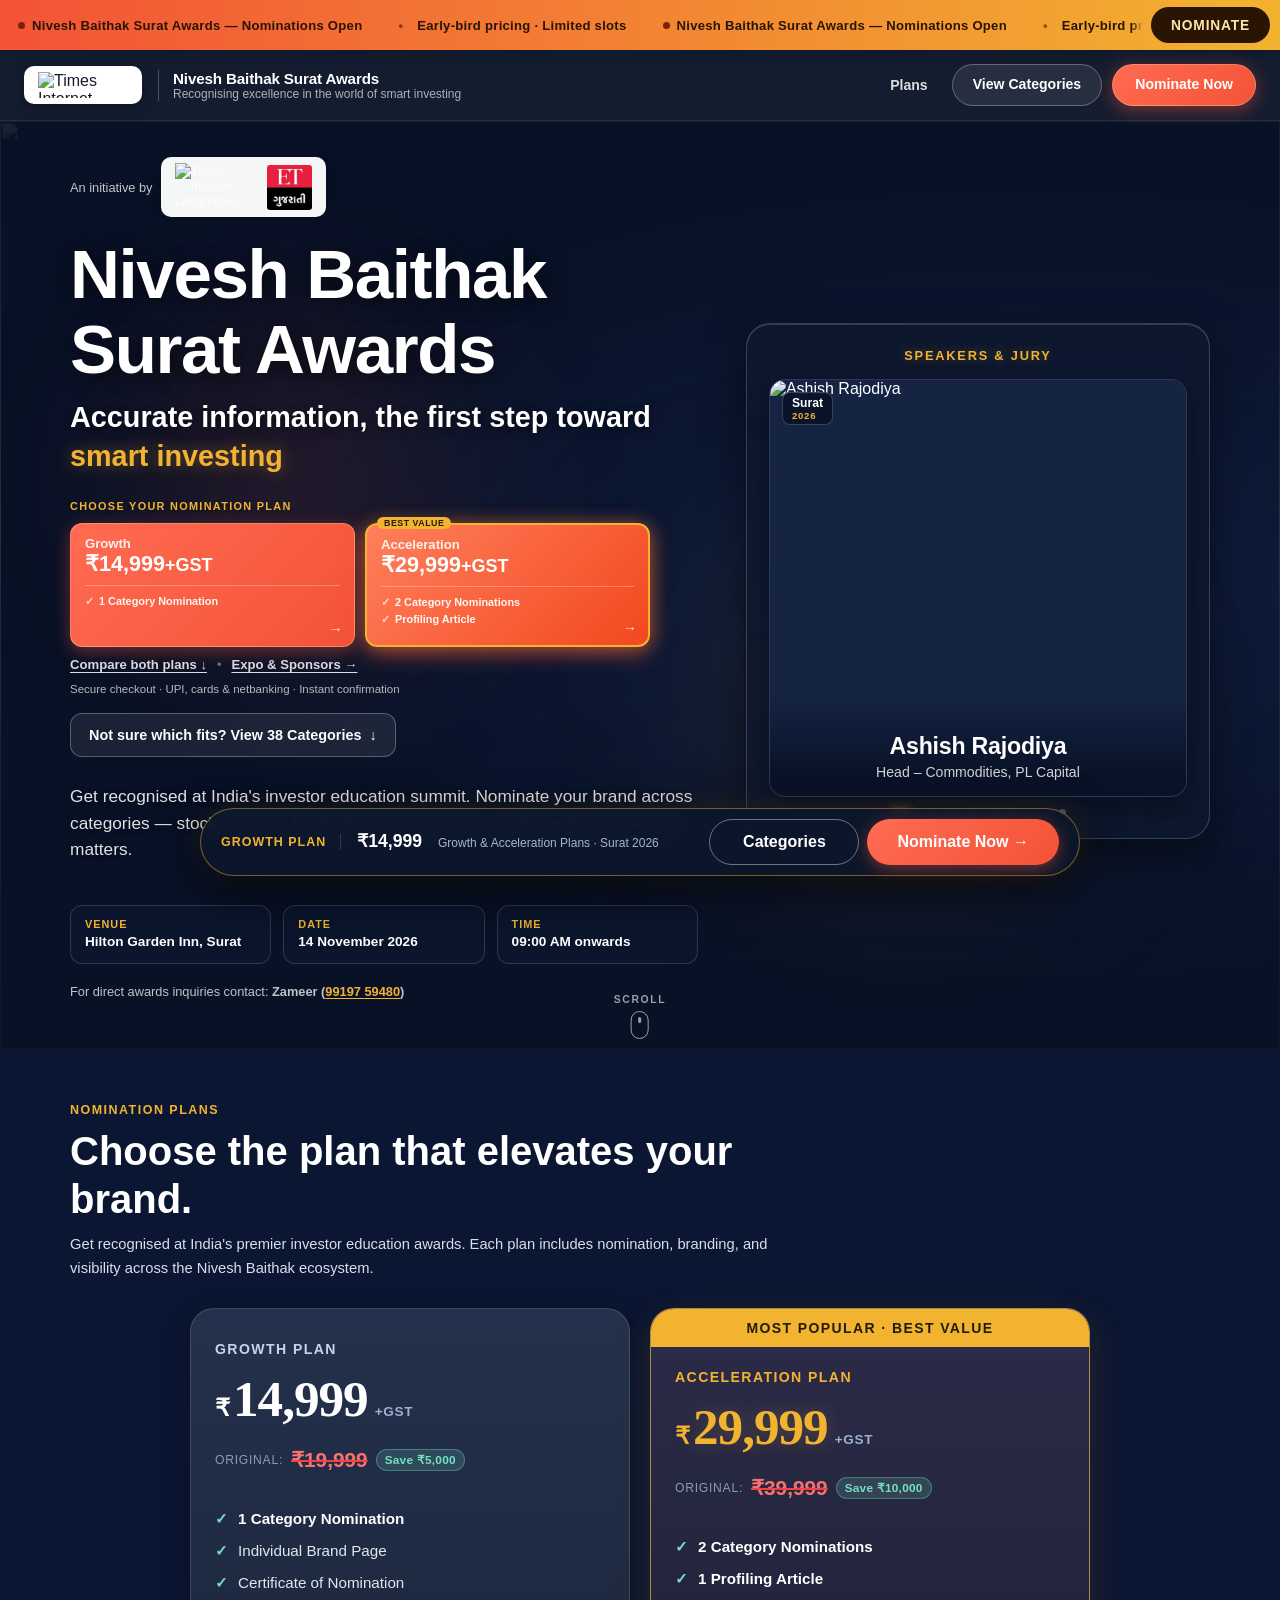
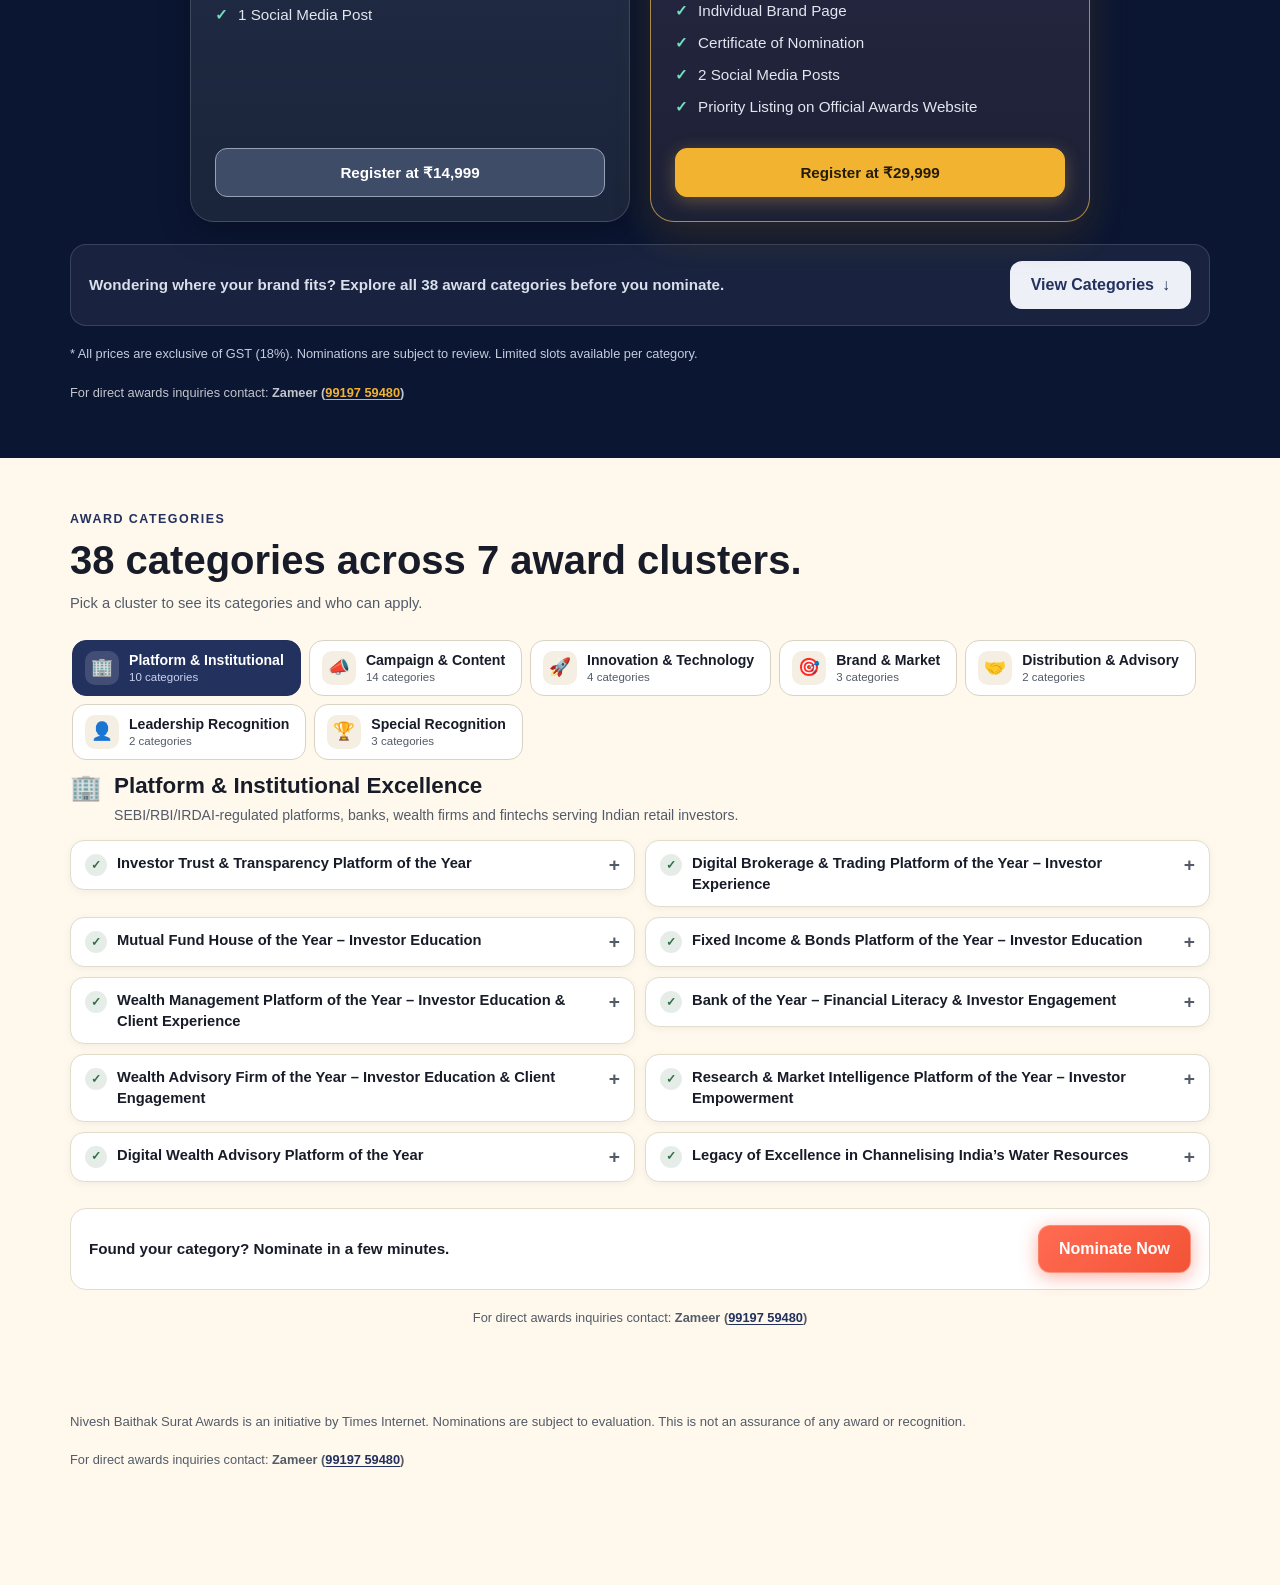
==== commit 62d564da: "feat: add click-to-call direct inquiry notes (Zameer for awards, Deepika for partnerships) across se" ====
--- a/index.html
+++ b/index.html
@@ -152,6 +152,7 @@
               <dd>09:00 AM onwards</dd>
             </div>
           </dl>
+          <p class="contact-note">For direct awards inquiries contact: <strong>Zameer (<a href="tel:+919919759480">99197 59480</a>)</strong></p>
         </div>
 
         <aside class="hero-showcase" aria-labelledby="showcase-heading">
@@ -265,6 +266,7 @@
         </div>
 
         <p class="pricing-note">* All prices are exclusive of GST (18%). Nominations are subject to review. Limited slots available per category.</p>
+        <p class="contact-note">For direct awards inquiries contact: <strong>Zameer (<a href="tel:+919919759480">99197 59480</a>)</strong></p>
 
       </div>
     </section>
@@ -789,6 +791,7 @@
           <button class="button button-accent" type="button" data-open-modal="register" data-cta="categories_nominate"
             data-nav-section="categories_section">Nominate Now</button>
         </div>
+        <p class="contact-note">For direct awards inquiries contact: <strong>Zameer (<a href="tel:+919919759480">99197 59480</a>)</strong></p>
       </div>
       <script>
         (function () {
@@ -821,6 +824,7 @@
 
   <footer class="container footer">
     <p>Nivesh Baithak Surat Awards is an initiative by Times Internet. Nominations are subject to evaluation. This is not an assurance of any award or recognition.</p>
+    <p class="contact-note">For direct awards inquiries contact: <strong>Zameer (<a href="tel:+919919759480">99197 59480</a>)</strong></p>
   </footer>
 
   <!-- ── Responsive Sticky Footer CTA (Mobile-First UI) ── -->
--- a/styles.css
+++ b/styles.css
@@ -3073,3 +3073,49 @@
   flex-shrink: 0;
   accent-color: var(--indigo);
 }
+
+/* ── Direct-contact note (click-to-call) ── */
+.contact-note {
+  margin-top: 14px;
+  font-size: 0.8rem;
+  line-height: 1.5;
+  color: var(--muted);
+}
+
+.contact-note strong {
+  font-weight: 700;
+}
+
+.contact-note a {
+  display: inline-block;
+  padding-block: 4px;
+  color: var(--indigo);
+  font-weight: 800;
+  text-decoration: underline;
+  text-underline-offset: 2px;
+}
+
+.hero .contact-note,
+.pricing-section .contact-note,
+.partners-body .contact-note {
+  color: rgba(255, 255, 255, 0.75);
+}
+
+.hero .contact-note a,
+.pricing-section .contact-note a,
+.partners-body .contact-note a {
+  color: var(--gold);
+}
+
+.categories-section .contact-note {
+  text-align: center;
+}
+
+.partners-body .partner-section-lead + .contact-note,
+.partners-body .avenues-section > .contact-note {
+  text-align: center;
+}
+
+.partner-footer > .contact-note {
+  margin: 0 0 12px;
+}
